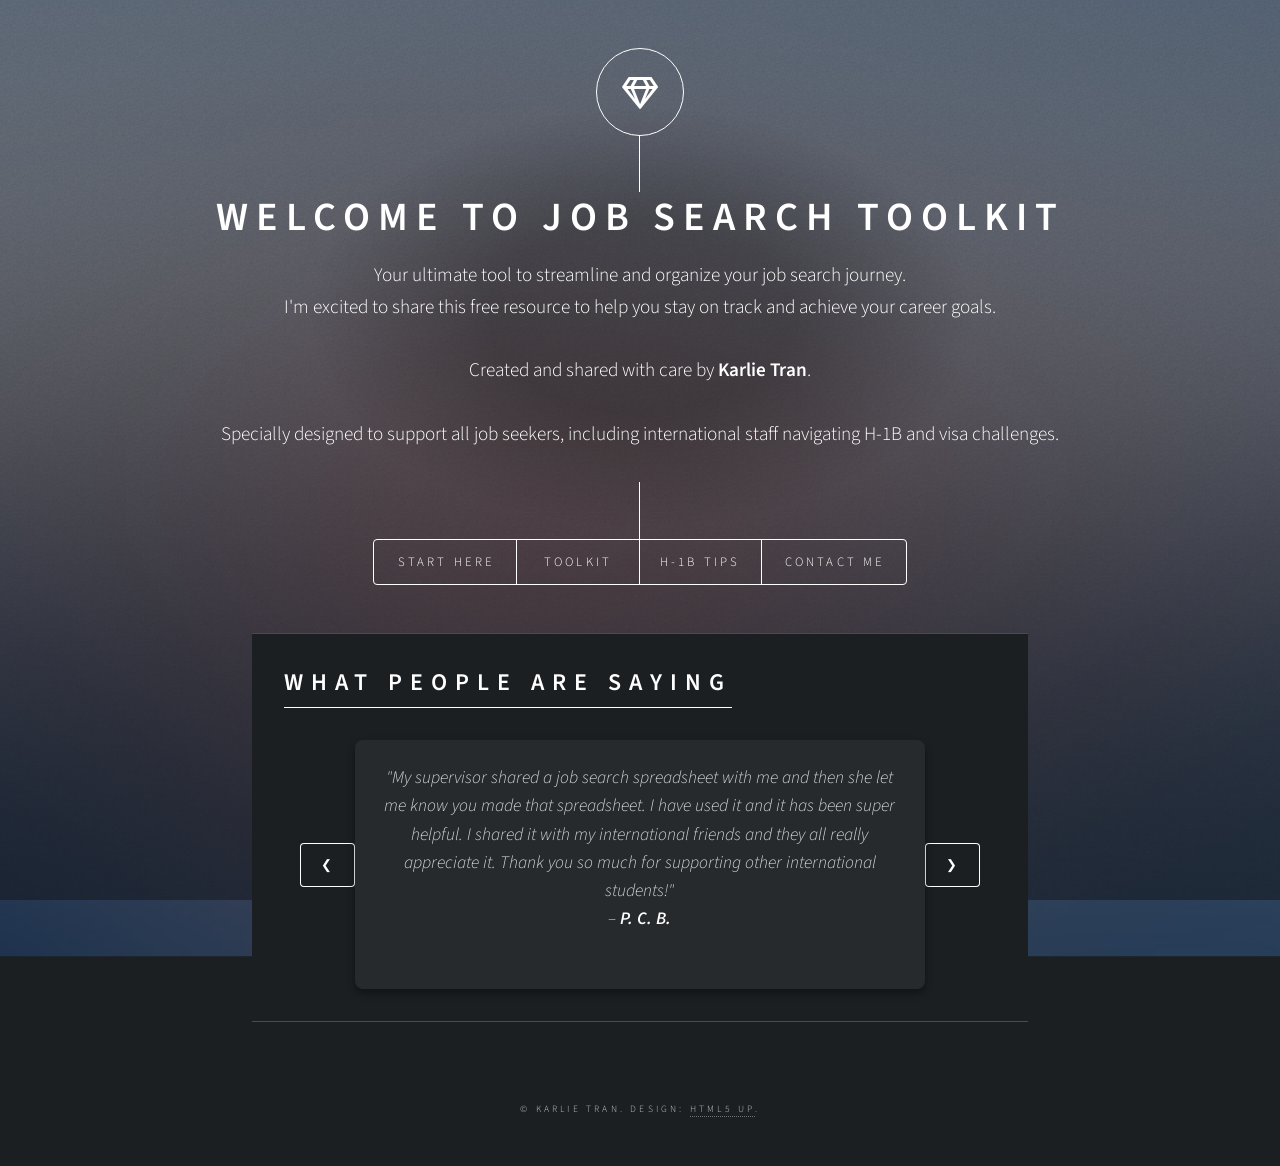
==== index.html @ f539d489 "Update content" ====
<!DOCTYPE HTML>
<!--
    Dimension by HTML5 UP
    html5up.net | @ajlkn
    Free for personal and commercial use under the CCA 3.0 license (html5up.net/license)
-->
<html>
  <head>
    <title>Job search toolkit by Karlie Tran</title>
    <meta charset="utf-8" />
    <meta name="viewport" content="width=device-width, initial-scale=1, user-scalable=no" />

    <!-- Link to your external CSS -->
    <link rel="stylesheet" href="assets/css/main.css" />
    <!-- Fallback for non-JS browsers -->
    <noscript><link rel="stylesheet" href="assets/css/noscript.css" /></noscript>

    <style>
      /* 1) Round the corners on testimonial container */
      .testimonial-container {
        border-radius: 8px;
      }

      /* 2) Replicate the Dimension fade-in effect for #testimonials */
      #testimonials {
        /* Start slightly translated and invisible */
        -moz-transform: translateY(0.25rem);
        -webkit-transform: translateY(0.25rem);
        -ms-transform: translateY(0.25rem);
        transform: translateY(0.25rem);

        -moz-transition: opacity 0.325s ease-in-out, -moz-transform 0.325s ease-in-out;
        -webkit-transition: opacity 0.325s ease-in-out, -webkit-transform 0.325s ease-in-out;
        -ms-transition: opacity 0.325s ease-in-out, -ms-transform 0.325s ease-in-out;
        transition: opacity 0.325s ease-in-out, transform 0.325s ease-in-out;

        opacity: 0; /* Invisible by default */
      }
      #testimonials.active {
        /* Fade in fully and remove the slight translate */
        -moz-transform: translateY(0);
        -webkit-transform: translateY(0);
        -ms-transform: translateY(0);
        transform: translateY(0);
        opacity: 1;
      }

      /* Optional center alignment for button containers */
      .button-container {
        text-align: center;
        margin: 2rem 0 0 0;
      }
    </style>
  </head>
  <body class="is-preload">

    <!-- Wrapper -->
    <div id="wrapper">

      <!-- Header -->
      <header id="header">
        <div class="logo">
          <span class="icon fa-gem"></span>
        </div>
        <div class="inner">
          <h1 style="font-size: 2.5em;">WELCOME TO JOB SEARCH TOOLKIT</h1>
          <p style="font-size: 1.2em;">
            Your ultimate tool to streamline and organize your job search journey.<br />
            I'm excited to share this free resource to help you stay on track and achieve your career goals.
          </p>
          <p style="font-size: 1.2em;">Created and shared with care by <strong>Karlie Tran</strong>.</p>
          <p style="font-size: 1.2em; margin-top: 1em;">
            Specially designed to support all job seekers, including international staff navigating H-1B and visa challenges.
          </p>
        </div>
        <nav>
          <ul>
            <li><a href="#intro">Start Here</a></li>
            <li><a href="#tool">Toolkit</a></li>
            <li><a href="#h1b">H-1B Tips</a></li>
            <li><a href="#contact">Contact Me</a></li>
          </ul>
        </nav>
      </header>

      <!-- Main -->
      <div id="main">

        <!-- Intro -->
        <article id="intro">
          <h2 class="major">About Me</h2>
          <span class="image main">
            <img src="images/karlie-portrait.png" alt="Karlie Tran" />
          </span>

          <p>
            Hi, my name is Karlie Tran, and I am originally from Hanoi, Vietnam. I came to the United States when I was 16 years old and have been navigating life as an international student and professional ever since. After 7.5 years as an international student, I transitioned to working under an H-1B visa starting in 2022/2023.
          </p>

          <div class="inline-content">
            <p>
              I began my academic journey at the University at Buffalo, where I pursued a Bachelor of Science in Business Administration with a concentration in Finance and Data Management. However, the onset of the COVID-19 pandemic in 2020 led me to pivot to a new path—pursuing a Master of Education in Higher Education and Student Affairs. I was an Assistant Hall Director in Campus Living at the University at Buffalo for two years.
            </p>
            <div class="cornell-image">
              <img src="images/karlie-cornell.png" alt="Karlie at Cornell" />
              <small>
                My summer 2021 internship at Cornell University as the Residence Director for the Pre-Collegiate Scholar Program (formerly PSP).
              </small>
            </div>
          </div>

          <p>
            Currently, I serve as a Hall Coordinator at the University of Iowa. This position, however, was not an easy milestone to achieve. During my first professional job search, I applied to over 60 positions and participated in more than 50 interviews. This challenging process inspired me to create a Job Search Toolkit—a resource to help me track and organize my applications and interviews efficiently.
          </p>

          <!-- Iowa Image + Visa Paragraph -->
          <div class="inline-content visa-section">
            <div class="iowa-image">
              <img
                src="images/toolkit-presentation.png"
                alt="Karlie Presenting the toolkit"
              />
              <small>This toolkit has been showcased at UMR-ACUHO and ACUHO-I Conferences.</small>
            </div>
            <p>
              As an international candidate, I faced unique obstacles, particularly around visa sponsorship. Often, rejections were not due to my qualifications but the complexities of visa requirements. I understand firsthand the challenges of conducting a nationwide job search, especially when navigating non-negotiable needs like sponsorship.
            </p>
          </div>
          <!-- End Iowa Image + Visa Paragraph -->

          <div class="button-container">
            <button
              class="default-button"
              onclick="window.location.hash='tool';"
            >
              Access the Toolkit
            </button>
          </div>
        </article>

        <!-- Toolkit -->
        <article id="tool">
          <h2 class="major">Job Search Toolkit</h2>
          <span class="image main">
            <img src="images/toolkit-gdrive.jpg" alt="Job Search Organizer Tool" />
          </span>

          <p>
            The Job Search Organizer is your ultimate solution for staying on top of your job applications. Designed to help you track opportunities, application statuses, follow-ups, and deadlines with ease.
          </p>
          <p>
            This toolkit includes four key documents:
          </p>
          <ul>
            <li><strong>Master Resume Template</strong> &ndash; A foundational resume format that allows you to keep track of all your work experience, skills, and achievements in one place. This serves as a comprehensive reference to easily tailor your resume for each job application.</li>
            <li><strong>Master Cover Letter Template</strong> &ndash; A structured guide that helps you prepare paragraphs based on your strengths, making it easier to customize your cover letter for each job description while aligning it with your skills and experiences.</li>
            <li><strong>Common Interview Questions</strong> &ndash; Focused on Higher Education &amp; Student Affairs but useful for any industry.</li>
            <li><strong>Job Search Organizer</strong> &ndash; A comprehensive tracker for job applications, interviews, and follow-ups.</li>
          </ul>

          <h3>Inside the Job Search Organizer</h3>
          <p>
            The Job Search Organizer is the heart of this toolkit, designed to help you track and manage your applications efficiently. It includes:
          </p>
          <ul>
            <li><strong>Research Tab</strong> &ndash; Keep track of all job postings, including company details, application deadlines, and job descriptions.</li>
            <li><strong>Dashboard Tab</strong> &ndash; An automatically populated summary of your job search progress, pulling key details from the Research Tab.</li>
            <li><strong>Job Search Criteria Tab</strong> &ndash; Define your non-negotiables, such as salary expectations, location, work-life balance, and organizational values, before starting your job search.</li>
            <li><strong>Interview Answer Organizer</strong> &ndash; A dedicated space to structure and store responses to common interview questions using the STAR method (Situation, Task, Action, Result).</li>
            <li><strong>Follow-Up Questions Tab</strong> &ndash; Pre-sorted questions to ask during an interview to gain deeper insights into the role, company culture, and expectations.</li>
            <li><strong>Email Response Templates</strong> &ndash; Ready-to-use email templates for common job search communications, such as application follow-ups and thank-you notes.</li>
            <li><strong>Negotiation &amp; Interview Reference List</strong> &ndash; A place to document key points for salary negotiation and keep track of critical interview questions.</li>
          </ul>

          <p>
            While this toolkit is pre-filled with industry-specific information tailored to Higher Education and Student Affairs, it is fully customizable to fit any industry and job seeker. You can modify it to match your personal preferences, career goals, and specific job search needs. Students can also use this for their college and graduate school applications.
          </p>
          <h3>How to Use This Toolkit</h3>
          <p>
            Once you gain access to the toolkit, I highly recommend downloading and personalizing it to fit your needs. You can trim down sections that may not apply to your search or expand areas that require more detail. The more you tailor it to your personal job search strategy, the more effective it will be in helping you stay organized and prepared.
          </p>

          <div class="button-container">
            <button id="show-form-button" class="default-button">Fill Out This Form</button>
          </div>

          <!-- Hidden Google Form -->
          <div id="google-form-container" style="display: none; margin-top: 20px;">
            <iframe
              src="https://docs.google.com/forms/d/e/1FAIpQLSfl6UpiR2VIT6hvgLazsSn-32gHF9GdsU1P9X2RfiVOsnMrzg/viewform?embedded=true"
              width="100%"
              height="800"
              frameborder="0"
              marginheight="0"
              marginwidth="0"
            >
              Loading…
            </iframe>
          </div>
        </article>

        <!-- H1B -->
        <article id="h1b">
          <h2 class="major">Cap-Exempt H-1B</h2>

          <h3>What is a Cap-Exempt Employer?</h3>
          <p>
            A <strong>cap-exempt employer</strong> is an organization not subject to the annual H-1B visa cap or lottery, allowing them to sponsor H-1B workers year-round without restriction. These employers typically fall into one of the following categories:
          </p>
          <ul>
            <li><strong>Higher Education Institutions</strong> &ndash; Universities and colleges, such as Harvard University or the University of California system.</li>
            <li><strong>Nonprofit Organizations Affiliated with Higher Education</strong> &ndash; Research centers or academic medical centers directly linked to universities.</li>
            <li><strong>Nonprofit Research Organizations</strong> &ndash; Entities engaged in scientific or medical research, like the Mayo Clinic or Scripps Research Institute.</li>
            <li><strong>Government Research Organizations</strong> &ndash; Institutions conducting public research, such as the National Institutes of Health (NIH) or NASA research centers.</li>
          </ul>
          <p>
            However, many of these institutions reserve H-1B visa sponsorship for <strong>professors, doctors, faculty, and high-level administrators</strong>. Employers tend to be more selective about which staff positions they are willing to sponsor, making it crucial for international candidates to conduct thorough research.
          </p>

          <h3>How to Research H-1B Sponsorship Opportunities</h3>
          <p>
            As an international candidate, there are a few steps you can take to understand an institution’s stance on H-1B sponsorship:
          </p>
          <ul>
            <li><strong>Read the institution’s policy on H-1B visa sponsorship</strong> – Some universities and research institutions publicly outline their sponsorship policies.</li>
            <li><strong>Search <a href="https://h1bdata.info/" target="_blank">H1BData.info</a></strong> – This website provides historical H-1B sponsorship data by employer and job category.</li>
          </ul>
          <p>
            It’s important to remember:
          </p>
          <ul>
            <li><strong>Just because an institution has never sponsored a position you’re applying for doesn’t mean they won’t sponsor now.</strong></li>
            <li><strong>Just because an institution has previously sponsored a similar position doesn’t mean they will continue to do so.</strong></li>
          </ul>
          <p>
            The best way to get a definitive answer is to <strong>apply and ask the hiring manager directly</strong>.
          </p>

          <h3>When Should You Ask About H-1B Sponsorship?</h3>
          <p>
            Different job seekers use different strategies when asking about visa sponsorship:
          </p>
          <ul>
            <li><strong>Before applying or in the first interview</strong> – Saves time if sponsorship is non-negotiable.</li>
            <li><strong>Before the final interview</strong> – Allows you to gauge interest and suitability before bringing up sponsorship.</li>
            <li><strong>After receiving an offer</strong> – Some candidates wait until they secure an offer before discussing visa needs.</li>
          </ul>
          <p>
            Personally, I have tried all three approaches, and there is no clear-cut best strategy. I have encountered institutions that openly confirmed sponsorship even before I applied, and others that extended an offer but later rescinded it due to sponsorship restrictions.
          </p>

          <h3>Choosing the Best Strategy for You</h3>
          <p>
            Ultimately, the right timing depends on your <strong>mental and physical capacity</strong>:
          </p>
          <ul>
            <li>If you have the energy to go through multiple interview rounds and risk disappointment later, you may choose to wait.</li>
            <li>If you prefer to avoid unnecessary hurdles and potential setbacks, ask early.</li>
          </ul>
          <p>
            There is no right or wrong approach—<strong>do what works best for you</strong>.
          </p>
        </article>

        <!-- Contact -->
        <article id="contact">
          <h2 class="major">Contact</h2>
          <p>If you have any questions or inquiries, use the form below:</p>
          <iframe
            src="https://docs.google.com/forms/d/e/1FAIpQLSdlMqTMBIU7NzNrW3up2PycKpN5KKyOiV1XAEk05KP1TUUB0w/viewform?embedded=true"
            width="100%"
            height="800"
            frameborder="0"
            marginheight="0"
            marginwidth="0"
          >
            Loading…
          </iframe>
          <div style="text-align: center; margin-top: 2rem;">
            <div class="button-container">
              <button
                class="default-button"
                onclick="window.open('https://www.linkedin.com/in/karlietran/', '_blank')"
              >
                Connect with me on LinkedIn
              </button>
            </div>
          </div>
        </article>
      </div>

      <!-- TESTIMONIALS (outside #main) -->
      <section id="testimonials">
        <h2 class="major">What People Are Saying</h2>
        <div class="testimonial-gallery">
          <button class="nav prev" onclick="prevTestimonial()">&#10094;</button>
          <div class="testimonial-container">
            <div class="testimonial active">
              <p>
                "My supervisor shared a job search spreadsheet with me and then she let me know you made that spreadsheet. I have used it and it has been super helpful. I shared it with my international friends and they all really appreciate it. Thank you so much for supporting other international students!"
                <br />&ndash; <strong>P. C. B.</strong>
              </p>
            </div>
            <div class="testimonial">
              <p>
                "Karlie, thank you so much for yesterdays chat. I've been processing the resources you shared with me and it means the world to have someone so willing to help and provide support like you did. I wanted to just share how thankful I am to have crossed paths with you! Thank you."
                <br />&ndash; <strong>I. Y.</strong>
              </p>
            </div>
            <div class="testimonial">
              <p>
                "Karlie, I was thinking about this and figured I would also share this with you! Thank you so much for your willingness to share your job search resources, you helped me prepare for my job search in so many ways that I did not expect. You really made this process so much more approachable, helped me get started (which was the hardest part) and absolutely changed the way I went about my job search. Thank you so much. I'm at a place now where I'm choosing between offers and will have a job secured by early next week! I credit the ways I went about my search a lot to you, thank you so much."
                <br />&ndash; <strong>I. Y.</strong>
              </p>
            </div>
          </div>
          <button class="nav next" onclick="nextTestimonial()">&#10095;</button>
        </div>
      </section>

      <!-- Footer -->
      <footer id="footer">
        <p class="copyright">
          &copy; Karlie Tran. Design: <a href="https://html5up.net">HTML5 UP</a>.
        </p>
      </footer>
    </div>

    <!-- BG -->
    <div id="bg"></div>

    <!-- Scripts -->
    <!-- Include jQuery (Dimension uses it) -->
    <script src="assets/js/jquery.min.js"></script>
    <script src="assets/js/browser.min.js"></script>
    <script src="assets/js/breakpoints.min.js"></script>
    <!-- Main JS for page transitions/testimonials -->
    <script src="assets/js/main.js"></script>

    <!-- Show/Hide Google Form Script -->
    <script>
      // Toggle the embedded Google form on button click
      document.getElementById('show-form-button').addEventListener('click', function () {
        const formContainer = document.getElementById('google-form-container');
        if (formContainer.style.display === 'none' || formContainer.style.display === '') {
          formContainer.style.display = 'block';
        } else {
          formContainer.style.display = 'none';
        }
      });

      // Testimonial cycling
      const testimonials = document.querySelectorAll('.testimonial');
      let currentTestimonial = 0;

      function showTestimonial(index) {
        testimonials.forEach((t, i) => {
          t.classList.remove('active');
          if (i === index) t.classList.add('active');
        });
      }

      function nextTestimonial() {
        currentTestimonial = (currentTestimonial + 1) % testimonials.length;
        showTestimonial(currentTestimonial);
      }

      function prevTestimonial() {
        currentTestimonial = (currentTestimonial - 1 + testimonials.length) % testimonials.length;
        showTestimonial(currentTestimonial);
      }
    </script>

    <!-- MutationObserver approach: show/hide testimonials if body.has/is-article-visible -->
    <script>
      const testimonialSection = document.getElementById('testimonials');

      function updateTestimonials() {
        // If body has is-article-visible => hide testimonials
        if (document.body.classList.contains('is-article-visible')) {
          testimonialSection.style.display = 'none';
          testimonialSection.classList.remove('active');
        } else {
          // Otherwise => show them
          testimonialSection.style.display = 'block';
          testimonialSection.classList.add('active');
        }
      }

      // Set up a MutationObserver to watch for changes to the body's class
      const observer = new MutationObserver(updateTestimonials);
      observer.observe(document.body, {
        attributes: true,
        attributeFilter: ['class']
      });

      // Run once on page load
      updateTestimonials();
    </script>

  </body>
</html>
---- assets/css/main.css ----
@import url("fontawesome-all.min.css");
@import url("https://fonts.googleapis.com/css?family=Source+Sans+Pro:300italic,600italic,300,600");

/*
	Dimension by HTML5 UP
	html5up.net | @ajlkn
	Free for personal and commercial use under the CCA 3.0 license (html5up.net/license)
*/

html, body, div, span, applet, object,
iframe, h1, h2, h3, h4, h5, h6, p, blockquote,
pre, a, abbr, acronym, address, big, cite,
code, del, dfn, em, img, ins, kbd, q, s, samp,
small, strike, strong, sub, sup, tt, var, b,
u, i, center, dl, dt, dd, ol, ul, li, fieldset,
form, label, legend, table, caption, tbody,
tfoot, thead, tr, th, td, article, aside,
canvas, details, embed, figure, figcaption,
footer, header, hgroup, menu, nav, output, ruby,
section, summary, time, mark, audio, video {
	margin: 0;
	padding: 0;
	border: 0;
	font-size: 100%;
	font: inherit;
	vertical-align: baseline;
}

article, aside, details, figcaption, figure,
footer, header, hgroup, menu, nav, section {
	display: block;
}

body {
	line-height: 1;
}

ol, ul {
	list-style: none;
}

blockquote, q {
	quotes: none;
}
blockquote:before, blockquote:after,
q:before, q:after {
	content: '';
	content: none;
}

table {
	border-collapse: collapse;
	border-spacing: 0;
}

body {
	-webkit-text-size-adjust: none;
}

mark {
	background-color: transparent;
	color: inherit;
}

input::-moz-focus-inner {
	border: 0;
	padding: 0;
}

input, select, textarea {
	-moz-appearance: none;
	-webkit-appearance: none;
	-ms-appearance: none;
	appearance: none;
}

/* Basic */

@-ms-viewport {
	width: device-width;
}

@media screen and (max-width: 480px) {
	html, body {
		min-width: 320px;
	}
}

html {
	box-sizing: border-box;
}
*, *:before, *:after {
	box-sizing: inherit;
}

body {
	background: #1b1f22;
}
body.is-preload *, body.is-preload *:before, body.is-preload *:after {
	-moz-animation: none !important;
	-webkit-animation: none !important;
	-ms-animation: none !important;
	animation: none !important;
	-moz-transition: none !important;
	-webkit-transition: none !important;
	-ms-transition: none !important;
	transition: none !important;
}

/* Type */

html {
	font-size: 16pt;
}

@media screen and (max-width: 1680px) {
	html {
		font-size: 12pt;
	}
}
@media screen and (max-width: 736px) {
	html {
		font-size: 11pt;
	}
}
@media screen and (max-width: 360px) {
	html {
		font-size: 10pt;
	}
}

body, input, select, textarea {
	color: #ffffff;
	font-family: "Source Sans Pro", sans-serif;
	font-weight: 300;
	font-size: 1rem;
	line-height: 1.65;
}

a {
	-moz-transition: color 0.2s ease-in-out, background-color 0.2s ease-in-out, border-bottom-color 0.2s ease-in-out;
	-webkit-transition: color 0.2s ease-in-out, background-color 0.2s ease-in-out, border-bottom-color 0.2s ease-in-out;
	-ms-transition: color 0.2s ease-in-out, background-color 0.2s ease-in-out, border-bottom-color 0.2s ease-in-out;
	transition: color 0.2s ease-in-out, background-color 0.2s ease-in-out, border-bottom-color 0.2s ease-in-out;
	border-bottom: dotted 1px rgba(255, 255, 255, 0.5);
	text-decoration: none;
	color: inherit;
}
a:hover {
	border-bottom-color: transparent;
}

strong, b {
	color: #ffffff;
	font-weight: 600;
}

em, i {
	font-style: italic;
}

p {
	margin: 0 0 2rem 0;
}

h1, h2, h3, h4, h5, h6 {
	color: #ffffff;
	font-weight: 600;
	line-height: 1.5;
	margin: 0 0 1rem 0;
	text-transform: uppercase;
	letter-spacing: 0.2rem;
}
h1 a, h2 a, h3 a, h4 a, h5 a, h6 a {
	color: inherit;
	text-decoration: none;
}
h1.major, h2.major, h3.major, h4.major, h5.major, h6.major {
	border-bottom: solid 1px #ffffff;
	width: max-content;
	padding-bottom: 0.5rem;
	margin: 0 0 2rem 0;
}

h1 {
	font-size: 2.25rem;
	line-height: 1.3;
	letter-spacing: 0.5rem;
}
h2 {
	font-size: 1.5rem;
	line-height: 1.4;
	letter-spacing: 0.5rem;
}
h3 {
	font-size: 1rem;
}
h4 {
	font-size: 0.8rem;
}
h5 {
	font-size: 0.7rem;
}
h6 {
	font-size: 0.6rem;
}

@media screen and (max-width: 736px) {
	h1 {
		font-size: 1.75rem;
		line-height: 1.4;
	}
	h2 {
		font-size: 1.25em;
		line-height: 1.5;
	}
}

sub {
	font-size: 0.8rem;
	position: relative;
	top: 0.5rem;
}
sup {
	font-size: 0.8rem;
	position: relative;
	top: -0.5rem;
}

blockquote {
	border-left: solid 4px #ffffff;
	font-style: italic;
	margin: 0 0 2rem 0;
	padding: 0.5rem 0 0.5rem 2rem;
}

code {
	background: rgba(255, 255, 255, 0.075);
	border-radius: 4px;
	font-family: "Courier New", monospace;
	font-size: 0.9rem;
	margin: 0 0.25rem;
	padding: 0.25rem 0.65rem;
}

pre {
	-webkit-overflow-scrolling: touch;
	font-family: "Courier New", monospace;
	font-size: 0.9rem;
	margin: 0 0 2rem 0;
}
pre code {
	display: block;
	line-height: 1.75;
	padding: 1rem 1.5rem;
	overflow-x: auto;
}

hr {
	border: 0;
	border-bottom: solid 1px #ffffff;
	margin: 2.75rem 0;
}

.align-left {
	text-align: left;
}
.align-center {
	text-align: center;
}
.align-right {
	text-align: right;
}

/* Form */

form {
	margin: 0 0 2rem 0;
}
form > :last-child {
	margin-bottom: 0;
}
form > .fields {
	display: -moz-flex;
	display: -webkit-flex;
	display: -ms-flex;
	display: flex;
	-moz-flex-wrap: wrap;
	-webkit-flex-wrap: wrap;
	-ms-flex-wrap: wrap;
	flex-wrap: wrap;
	width: calc(100% + 3rem);
	margin: -1.5rem 0 2rem -1.5rem;
}
form > .fields > .field {
	-moz-flex-grow: 0;
	-webkit-flex-grow: 0;
	-ms-flex-grow: 0;
	flex-grow: 0;
	-moz-flex-shrink: 0;
	-webkit-flex-shrink: 0;
	-ms-flex-shrink: 0;
	flex-shrink: 0;
	padding: 1.5rem 0 0 1.5rem;
	width: calc(100% - 1.5rem);
}
form > .fields > .field.half {
	width: calc(50% - 0.75rem);
}
form > .fields > .field.third {
	width: calc(100%/3 - 0.5rem);
}
form > .fields > .field.quarter {
	width: calc(25% - 0.375rem);
}

@media screen and (max-width: 480px) {
	form > .fields {
		width: calc(100% + 3rem);
		margin: -1.5rem 0 2rem -1.5rem;
	}
	form > .fields > .field {
		padding: 1.5rem 0 0 1.5rem;
		width: calc(100% - 1.5rem);
	}
	form > .fields > .field.half,
	form > .fields > .field.third,
	form > .fields > .field.quarter {
		width: calc(100% - 1.5rem);
	}
}

label {
	color: #ffffff;
	display: block;
	font-size: 0.8rem;
	font-weight: 300;
	letter-spacing: 0.2rem;
	line-height: 1.5;
	margin: 0 0 1rem 0;
	text-transform: uppercase;
}

input[type="text"],
input[type="password"],
input[type="email"],
input[type="tel"],
select,
textarea {
	-moz-appearance: none;
	-webkit-appearance: none;
	-ms-appearance: none;
	appearance: none;
	-moz-transition: border-color 0.2s ease-in-out, box-shadow 0.2s ease-in-out, background-color 0.2s ease-in-out;
	-webkit-transition: border-color 0.2s ease-in-out, box-shadow 0.2s ease-in-out, background-color 0.2s ease-in-out;
	-ms-transition: border-color 0.2s ease-in-out, box-shadow 0.2s ease-in-out, background-color 0.2s ease-in-out;
	transition: border-color 0.2s ease-in-out, box-shadow 0.2s ease-in-out, background-color 0.2s ease-in-out;
	background-color: transparent;
	border-radius: 4px;
	border: solid 1px #ffffff;
	color: inherit;
	display: block;
	outline: 0;
	padding: 0 1rem;
	text-decoration: none;
	width: 100%;
}
input[type="text"]:invalid,
input[type="password"]:invalid,
input[type="email"]:invalid,
input[type="tel"]:invalid,
select:invalid,
textarea:invalid {
	box-shadow: none;
}
input[type="text"]:focus,
input[type="password"]:focus,
input[type="email"]:focus,
input[type="tel"]:focus,
select:focus,
textarea:focus {
	background: rgba(255, 255, 255, 0.075);
	border-color: #ffffff;
	box-shadow: 0 0 0 1px #ffffff;
}

select {
	background-image: url("data:image/svg+xml;charset=utf8,%3Csvg xmlns='http://www.w3.org/2000/svg' width='40' height='40' preserveAspectRatio='none' viewBox='0 0 40 40'%3E%3Cpath d='M9.4,12.3l10.4,10.4l10.4-10.4c0.2-0.2,0.5-0.4,0.9-0.4c0.3,0,0.6,0.1,0.9,0.4l3.3,3.3c0.2,0.2,0.4,0.5,0.4,0.9 c0,0.4-0.1,0.6-0.4,0.9L20.7,31.9c-0.2,0.2-0.5,0.4-0.9,0.4c-0.3,0-0.6-0.1-0.9-0.4L4.3,17.3c-0.2-0.2-0.4-0.5-0.4-0.9 c0-0.4,0.1-0.6,0.4-0.9l3.3-3.3c0.2-0.2,0.5-0.4,0.9-0.4S9.1,12.1,9.4,12.3z' fill='%23ffffff' /%3E%3C/svg%3E");
	background-size: 1.25rem;
	background-repeat: no-repeat;
	background-position: calc(100% - 1rem) center;
	height: 2.75rem;
	padding-right: 2.75rem;
	text-overflow: ellipsis;
}
select option {
	color: #ffffff;
	background: #1b1f22;
}
select:focus::-ms-value {
	background-color: transparent;
}
select::-ms-expand {
	display: none;
}

input[type="text"],
input[type="password"],
input[type="email"],
select {
	height: 2.75rem;
}
textarea {
	padding: 0.75rem 1rem;
}

input[type="checkbox"],
input[type="radio"] {
	-moz-appearance: none;
	-webkit-appearance: none;
	-ms-appearance: none;
	appearance: none;
	display: block;
	float: left;
	margin-right: -2rem;
	opacity: 0;
	width: 1rem;
	z-index: -1;
}
input[type="checkbox"] + label,
input[type="radio"] + label {
	text-decoration: none;
	-moz-user-select: none;
	-webkit-user-select: none;
	-ms-user-select: none;
	user-select: none;
	color: #ffffff;
	cursor: pointer;
	display: inline-block;
	font-size: 0.8rem;
	font-weight: 300;
	margin: 0 0 0.5rem 0;
	padding-left: 2.65rem;
	padding-right: 0.75rem;
	position: relative;
}
input[type="checkbox"] + label:before,
input[type="radio"] + label:before {
	-moz-osx-font-smoothing: grayscale;
	-webkit-font-smoothing: antialiased;
	display: inline-block;
	font-style: normal;
	font-variant: normal;
	text-rendering: auto;
	line-height: 1;
	text-transform: none !important;
	font-family: 'Font Awesome 5 Free';
	font-weight: 900;
}
input[type="checkbox"] + label:before,
input[type="radio"] + label:before {
	-moz-transition: border-color 0.2s ease-in-out, box-shadow 0.2s ease-in-out, background-color 0.2s ease-in-out;
	-webkit-transition: border-color 0.2s ease-in-out, box-shadow 0.2s ease-in-out, background-color 0.2s ease-in-out;
	-ms-transition: border-color 0.2s ease-in-out, box-shadow 0.2s ease-in-out, background-color 0.2s ease-in-out;
	transition: border-color 0.2s ease-in-out, box-shadow 0.2s ease-in-out, background-color 0.2s ease-in-out;
	border-radius: 4px;
	border: solid 1px #ffffff;
	content: '';
	display: inline-block;
	height: 1.65rem;
	left: 0;
	line-height: 1.65rem;
	position: absolute;
	text-align: center;
	top: -0.15rem;
	width: 1.65rem;
}

input[type="checkbox"]:checked + label:before,
input[type="radio"]:checked + label:before {
	background: #ffffff !important;
	border-color: #ffffff !important;
	color: #1b1f22;
	content: '\f00c';
}

input[type="checkbox"]:focus + label:before,
input[type="radio"]:focus + label:before {
	background: rgba(255, 255, 255, 0.075);
	border-color: #ffffff;
	box-shadow: 0 0 0 1px #ffffff;
}

input[type="checkbox"] + label:before {
	border-radius: 4px;
}
input[type="radio"] + label:before {
	border-radius: 100%;
}

::-webkit-input-placeholder {
	color: rgba(255, 255, 255, 0.5) !important;
	opacity: 1.0;
}
:-moz-placeholder {
	color: rgba(255, 255, 255, 0.5) !important;
	opacity: 1.0;
}
::-moz-placeholder {
	color: rgba(255, 255, 255, 0.5) !important;
	opacity: 1.0;
}
:-ms-input-placeholder {
	color: rgba(255, 255, 255, 0.5) !important;
	opacity: 1.0;
}
.formerize-placeholder {
	color: rgba(255, 255, 255, 0.5) !important;
	opacity: 1.0;
}

/* Box */

.box {
	border-radius: 4px;
	border: solid 1px #ffffff;
	margin-bottom: 2rem;
	padding: 1.5em;
}
.box > :last-child,
.box > :last-child > :last-child,
.box > :last-child > :last-child > :last-child {
	margin-bottom: 0;
}
.box.alt {
	border: 0;
	border-radius: 0;
	padding: 0;
}

/* Icon */

.icon {
	text-decoration: none;
	border-bottom: none;
	position: relative;
}
.icon:before {
	-moz-osx-font-smoothing: grayscale;
	-webkit-font-smoothing: antialiased;
	display: inline-block;
	font-style: normal;
	font-variant: normal;
	text-rendering: auto;
	line-height: 1;
	text-transform: none !important;
	font-family: 'Font Awesome 5 Free';
	font-weight: 400;
}
.icon > .label {
	display: none;
}
.icon:before {
	line-height: inherit;
}
.icon.solid:before {
	font-weight: 900;
}
.icon.brands:before {
	font-family: 'Font Awesome 5 Brands';
}

/* Image */

.image {
	border-radius: 4px;
	border: 0;
	display: inline-block;
	position: relative;
}
.image:before {
	pointer-events: none;
	background-image: url("../../images/overlay.png");
	background-color: rgba(19, 21, 25, 0.5);
	border-radius: 4px;
	content: '';
	display: block;
	height: 100%;
	left: 0;
	opacity: 0.5;
	position: absolute;
	top: 0;
	width: 100%;
}
.image img {
	border-radius: 4px;
	display: block;
}
.image.left, .image.right {
	max-width: 40%;
}
.image.left img, .image.right img {
	width: 100%;
}
.image.left {
	float: left;
	padding: 0 1.5em 1em 0;
	top: 0.25em;
}
.image.right {
	float: right;
	padding: 0 0 1em 1.5em;
	top: 0.25em;
}
.image.fit {
	display: block;
	margin: 0 0 2rem 0;
	width: 100%;
}
.image.fit img {
	width: 100%;
}
.image.main {
	display: block;
	margin: 2.5rem 0;
	width: 100%;
}
.image.main img {
	width: 100%;
}
@media screen and (max-width: 736px) {
	.image.main {
		margin: 2rem 0;
	}
}
@media screen and (max-width: 480px) {
	.image.main {
		margin: 1.5rem 0;
	}
}

/* List */

ol {
	list-style: decimal;
	margin: 0 0 2rem 0;
	padding-left: 1.25em;
}
ol li {
	padding-left: 0.25em;
}
ul {
	list-style: disc;
	margin: 0 0 2rem 0;
	padding-left: 1em;
}
ul li {
	padding-left: 0.5em;
}
ul.alt {
	list-style: none;
	padding-left: 0;
}
ul.alt li {
	border-top: solid 1px #ffffff;
	padding: 0.5em 0;
}
ul.alt li:first-child {
	border-top: 0;
	padding-top: 0;
}
dl {
	margin: 0 0 2rem 0;
}
dl dt {
	display: block;
	font-weight: 600;
	margin: 0 0 1rem 0;
}
dl dd {
	margin-left: 2rem;
}

/* Actions */

ul.actions {
	display: -moz-flex;
	display: -webkit-flex;
	display: -ms-flex;
	display: flex;
	cursor: default;
	list-style: none;
	margin-left: -1rem;
	padding-left: 0;
}
ul.actions li {
	padding: 0 0 0 1rem;
	vertical-align: middle;
}
ul.actions.special {
	-moz-justify-content: center;
	-webkit-justify-content: center;
	-ms-justify-content: center;
	justify-content: center;
	width: 100%;
	margin-left: 0;
}
ul.actions.special li:first-child {
	padding-left: 0;
}
ul.actions.stacked {
	-moz-flex-direction: column;
	-webkit-flex-direction: column;
	-ms-flex-direction: column;
	flex-direction: column;
	margin-left: 0;
}
ul.actions.stacked li {
	padding: 1.3rem 0 0 0;
}
ul.actions.stacked li:first-child {
	padding-top: 0;
}
ul.actions.fit {
	width: calc(100% + 1rem);
}
ul.actions.fit li {
	-moz-flex-grow: 1;
	-webkit-flex-grow: 1;
	-ms-flex-grow: 1;
	flex-grow: 1;
	-moz-flex-shrink: 1;
	-webkit-flex-shrink: 1;
	-ms-flex-shrink: 1;
	flex-shrink: 1;
	width: 100%;
}
ul.actions.fit li > * {
	width: 100%;
}
ul.actions.fit.stacked {
	width: 100%;
}

@media screen and (max-width: 480px) {
	ul.actions:not(.fixed) {
		-moz-flex-direction: column;
		-webkit-flex-direction: column;
		-ms-flex-direction: column;
		flex-direction: column;
		margin-left: 0;
		width: 100% !important;
	}
	ul.actions:not(.fixed) li {
		-moz-flex-grow: 1;
		-webkit-flex-grow: 1;
		-ms-flex-grow: 1;
		flex-grow: 1;
		-moz-flex-shrink: 1;
		-webkit-flex-shrink: 1;
		-ms-flex-shrink: 1;
		flex-shrink: 1;
		padding: 1rem 0 0 0;
		text-align: center;
		width: 100%;
	}
	ul.actions:not(.fixed) li > * {
		width: 100%;
	}
	ul.actions:not(.fixed) li:first-child {
		padding-top: 0;
	}
	ul.actions:not(.fixed) li input[type="submit"],
	ul.actions:not(.fixed) li input[type="reset"],
	ul.actions:not(.fixed) li input[type="button"],
	ul.actions:not(.fixed) li button,
	ul.actions:not(.fixed) li .button {
		width: 100%;
	}
	ul.actions:not(.fixed) li input[type="submit"].icon:before,
	ul.actions:not(.fixed) li input[type="reset"].icon:before,
	ul.actions:not(.fixed) li input[type="button"].icon:before,
	ul.actions:not(.fixed) li button.icon:before,
	ul.actions:not(.fixed) li .button.icon:before {
		margin-left: -0.5em;
	}
}

/* Icons */

ul.icons {
	cursor: default;
	list-style: none;
	padding-left: 0;
}
ul.icons li {
	display: inline-block;
	padding: 0 0.75em 0 0;
}
ul.icons li:last-child {
	padding-right: 0;
}
ul.icons li a {
	border-radius: 100%;
	box-shadow: inset 0 0 0 1px #ffffff;
	display: inline-block;
	height: 2.25rem;
	line-height: 2.25rem;
	text-align: center;
	width: 2.25rem;
}
ul.icons li a:hover {
	background-color: rgba(255, 255, 255, 0.075);
}
ul.icons li a:active {
	background-color: rgba(255, 255, 255, 0.175);
}

/* Table */

.table-wrapper {
	-webkit-overflow-scrolling: touch;
	overflow-x: auto;
}
table {
	margin: 0 0 2rem 0;
	width: 100%;
}
table tbody tr {
	border: solid 1px #ffffff;
	border-left: 0;
	border-right: 0;
}
table tbody tr:nth-child(2n + 1) {
	background-color: rgba(255, 255, 255, 0.075);
}
table td {
	padding: 0.75em 0.75em;
}
table th {
	color: #ffffff;
	font-size: 0.9em;
	font-weight: 600;
	padding: 0 0.75em 0.75em 0.75em;
	text-align: left;
}
table thead {
	border-bottom: solid 2px #ffffff;
}
table tfoot {
	border-top: solid 2px #ffffff;
}
table.alt {
	border-collapse: separate;
}
table.alt tbody tr td {
	border: solid 1px #ffffff;
	border-left-width: 0;
	border-top-width: 0;
}
table.alt tbody tr td:first-child {
	border-left-width: 1px;
}
table.alt tbody tr:first-child td {
	border-top-width: 1px;
}
table.alt thead {
	border-bottom: 0;
}
table.alt tfoot {
	border-top: 0;
}

/* Button */

input[type="submit"],
input[type="reset"],
input[type="button"],
button,
.button {
	-moz-appearance: none;
	-webkit-appearance: none;
	-ms-appearance: none;
	appearance: none;
	-moz-transition: background-color 0.2s ease-in-out, color 0.2s ease-in-out;
	-webkit-transition: background-color 0.2s ease-in-out, color 0.2s ease-in-out;
	-ms-transition: background-color 0.2s ease-in-out, color 0.2s ease-in-out;
	transition: background-color 0.2s ease-in-out, color 0.2s ease-in-out;
	background-color: transparent;
	border-radius: 4px;
	border: 0;
	box-shadow: inset 0 0 0 1px #ffffff;
	color: #ffffff !important;
	cursor: pointer;
	display: inline-block;
	font-size: 0.8rem;
	font-weight: 300;
	height: 2.75rem;
	letter-spacing: 0.2rem;
	line-height: 2.75rem;
	outline: 0;
	padding: 0 1.25rem 0 1.35rem;
	text-align: center;
	text-decoration: none;
	text-transform: uppercase;
	white-space: nowrap;
}
input[type="submit"]:hover,
input[type="reset"]:hover,
input[type="button"]:hover,
button:hover,
.button:hover {
	background-color: rgba(255, 255, 255, 0.075);
}
input[type="submit"]:active,
input[type="reset"]:active,
input[type="button"]:active,
button:active,
.button:active {
	background-color: rgba(255, 255, 255, 0.175);
}
input[type="submit"].icon:before,
input[type="reset"].icon:before,
input[type="button"].icon:before,
button.icon:before,
.button.icon:before {
	margin-right: 0.5em;
}
input[type="submit"].fit,
input[type="reset"].fit,
input[type="button"].fit,
button.fit,
.button.fit {
	width: 100%;
}
input[type="submit"].small,
input[type="reset"].small,
input[type="button"].small,
button.small,
.button.small {
	font-size: 0.6rem;
	height: 2.0625rem;
	line-height: 2.0625rem;
}
input[type="submit"].primary,
input[type="reset"].primary,
input[type="button"].primary,
button.primary,
.button.primary {
	background-color: #ffffff;
	color: #1b1f22 !important;
	font-weight: 600;
}
input[type="submit"].disabled, input[type="submit"]:disabled,
input[type="reset"].disabled,
input[type="reset"]:disabled,
input[type="button"].disabled,
input[type="button"]:disabled,
button.disabled,
button:disabled,
.button.disabled,
.button:disabled {
	pointer-events: none;
	cursor: default;
	opacity: 0.25;
}
input[type="submit"],
input[type="reset"],
input[type="button"],
button {
	line-height: calc(2.75rem - 2px);
}

/* BG */

#bg {
	-moz-transform: scale(1.0);
	-webkit-transform: scale(1.0);
	-ms-transform: scale(1.0);
	transform: scale(1.0);
	-webkit-backface-visibility: hidden;
	position: fixed;
	top: 0;
	left: 0;
	width: 100%;
	height: 100vh;
	z-index: 1;
}
#bg:before, #bg:after {
	content: '';
	display: block;
	position: absolute;
	top: 0;
	left: 0;
	width: 100%;
	height: 100%;
}
#bg:before {
	-moz-transition: background-color 2.5s ease-in-out;
	-webkit-transition: background-color 2.5s ease-in-out;
	-ms-transition: background-color 2.5s ease-in-out;
	transition: background-color 2.5s ease-in-out;
	-moz-transition-delay: 0.75s;
	-webkit-transition-delay: 0.75s;
	-ms-transition-delay: 0.75s;
	transition-delay: 0.75s;
	background-image: linear-gradient(to top, rgba(19, 21, 25, 0.5), rgba(19, 21, 25, 0.5)), url("../../images/overlay.png");
	background-size: auto, 256px 256px;
	background-position: center, center;
	background-repeat: no-repeat, repeat;
	z-index: 2;
}
#bg:after {
	-moz-transform: scale(1.125);
	-webkit-transform: scale(1.125);
	-ms-transform: scale(1.125);
	transform: scale(1.125);
	-moz-transition: -moz-transform 0.325s ease-in-out, -moz-filter 0.325s ease-in-out;
	-webkit-transition: -webkit-transform 0.325s ease-in-out, -webkit-filter 0.325s ease-in-out;
	-ms-transition: -ms-transform 0.325s ease-in-out, -ms-filter 0.325s ease-in-out;
	transition: transform 0.325s ease-in-out, filter 0.325s ease-in-out;
	background-image: url("../../images/bg.jpg");
	background-position: center;
	background-size: cover;
	background-repeat: no-repeat;
	z-index: 1;
}
body.is-article-visible #bg:after {
	-moz-transform: scale(1.0825);
	-webkit-transform: scale(1.0825);
	-ms-transform: scale(1.0825);
	transform: scale(1.0825);
	-moz-filter: blur(0.2rem);
	-webkit-filter: blur(0.2rem);
	-ms-filter: blur(0.2rem);
	filter: blur(0.2rem);
}
body.is-preload #bg:before {
	background-color: #000000;
}

/* Wrapper */

#wrapper {
	display: -moz-flex;
	display: -webkit-flex;
	display: -ms-flex;
	display: flex;
	-moz-flex-direction: column;
	-webkit-flex-direction: column;
	-ms-flex-direction: column;
	flex-direction: column;
	-moz-align-items: center;
	-webkit-align-items: center;
	-ms-align-items: center;
	align-items: center;
	-moz-justify-content: space-between;
	-webkit-justify-content: space-between;
	-ms-justify-content: space-between;
	justify-content: space-between;
	position: relative;
	min-height: 100vh;
	width: 100%;
	padding: 4rem 2rem;
	z-index: 3;
}
#wrapper:before {
	content: '';
	display: block;
}
@media screen and (max-width: 1680px) {
	#wrapper {
		padding: 3rem 2rem;
	}
}
@media screen and (max-width: 736px) {
	#wrapper {
		padding: 2rem 1rem;
	}
}
@media screen and (max-width: 480px) {
	#wrapper {
		padding: 1rem;
	}
}

/* Header */

#header {
	display: -moz-flex;
	display: -webkit-flex;
	display: -ms-flex;
	display: flex;
	-moz-flex-direction: column;
	-webkit-flex-direction: column;
	-ms-flex-direction: column;
	flex-direction: column;
	-moz-align-items: center;
	-webkit-align-items: center;
	-ms-align-items: center;
	align-items: center;
	-moz-transition: -moz-transform 0.325s ease-in-out, -moz-filter 0.325s ease-in-out, opacity 0.325s ease-in-out;
	-webkit-transition: -webkit-transform 0.325s ease-in-out, -webkit-filter 0.325s ease-in-out, opacity 0.325s ease-in-out;
	-ms-transition: -ms-transform 0.325s ease-in-out, -ms-filter 0.325s ease-in-out, opacity 0.325s ease-in-out;
	transition: transform 0.325s ease-in-out, filter 0.325s ease-in-out, opacity 0.325s ease-in-out;
	background-image: -moz-radial-gradient(rgba(0, 0, 0, 0.25) 25%, rgba(0, 0, 0, 0) 55%);
	background-image: -webkit-radial-gradient(rgba(0, 0, 0, 0.25) 25%, rgba(0, 0, 0, 0) 55%);
	background-image: -ms-radial-gradient(rgba(0, 0, 0, 0.25) 25%, rgba(0, 0, 0, 0) 55%);
	background-image: radial-gradient(rgba(0, 0, 0, 0.25) 25%, rgba(0, 0, 0, 0) 55%);
	max-width: 100%;
	text-align: center;
}
#header > * {
	-moz-transition: opacity 0.325s ease-in-out;
	-webkit-transition: opacity 0.325s ease-in-out;
	-ms-transition: opacity 0.325s ease-in-out;
	transition: opacity 0.325s ease-in-out;
	position: relative;
	margin-top: 3.5rem;
}
#header > *:before {
	content: '';
	display: block;
	position: absolute;
	top: calc(-3.5rem - 1px);
	left: calc(50% - 1px);
	width: 1px;
	height: calc(3.5rem + 1px);
	background: #ffffff;
}
#header > :first-child {
	margin-top: 0;
}
#header > :first-child:before {
	display: none;
}
#header .logo {
	width: 5.5rem;
	height: 5.5rem;
	line-height: 5.5rem;
	border: solid 1px #ffffff;
	border-radius: 100%;
}
#header .logo .icon:before {
	font-size: 2rem;
}
#header .content {
	border-style: solid;
	border-color: #ffffff;
	border-top-width: 1px;
	border-bottom-width: 1px;
	max-width: 100%;
}
#header .content .inner {
	-moz-transition: max-height 0.75s ease, padding 0.75s ease, opacity 0.325s ease-in-out;
	-webkit-transition: max-height 0.75s ease, padding 0.75s ease, opacity 0.325s ease-in-out;
	-ms-transition: max-height 0.75s ease, padding 0.75s ease, opacity 0.325s ease-in-out;
	transition: max-height 0.75s ease, padding 0.75s ease, opacity 0.325s ease-in-out;
	-moz-transition-delay: 0.25s;
	-webkit-transition-delay: 0.25s;
	-ms-transition-delay: 0.25s;
	transition-delay: 0.25s;
	padding: 3rem 2rem;
	max-height: 40rem;
	overflow: hidden;
}
#header .content .inner > :last-child {
	margin-bottom: 0;
}
#header .content p {
	text-transform: uppercase;
	letter-spacing: 0.2rem;
	font-size: 0.8rem;
	line-height: 2;
}
#header nav ul {
	display: -moz-flex;
	display: -webkit-flex;
	display: -ms-flex;
	display: flex;
	margin-bottom: 0;
	list-style: none;
	padding-left: 0;
	border: solid 1px #ffffff;
	border-radius: 4px;
}
#header nav ul li {
	padding-left: 0;
	border-left: solid 1px #ffffff;
}
#header nav ul li:first-child {
	border-left: 0;
}
#header nav ul li a {
	display: block;
	min-width: 7.5rem;
	height: 2.75rem;
	line-height: 2.75rem;
	padding: 0 1.25rem 0 1.45rem;
	text-transform: uppercase;
	letter-spacing: 0.2rem;
	font-size: 0.8rem;
	border-bottom: 0;
}
#header nav ul li a:hover {
	background-color: rgba(255, 255, 255, 0.075);
}
#header nav ul li a:active {
	background-color: rgba(255, 255, 255, 0.175);
}
#header nav.use-middle:after {
	content: '';
	display: block;
	position: absolute;
	top: 0;
	left: calc(50% - 1px);
	width: 1px;
	height: 100%;
	background: #ffffff;
}
#header nav.use-middle ul li.is-middle {
	border-left: 0;
}
body.is-article-visible #header {
	-moz-transform: scale(0.95);
	-webkit-transform: scale(0.95);
	-ms-transform: scale(0.95);
	transform: scale(0.95);
	-moz-filter: blur(0.1rem);
	-webkit-filter: blur(0.1rem);
	-ms-filter: blur(0.1rem);
	filter: blur(0.1rem);
	opacity: 0;
}
body.is-preload #header {
	-moz-filter: blur(0.125rem);
	-webkit-filter: blur(0.125rem);
	-ms-filter: blur(0.125rem);
	filter: blur(0.125rem);
}
body.is-preload #header > * {
	opacity: 0;
}
body.is-preload #header .content .inner {
	max-height: 0;
	padding-top: 0;
	padding-bottom: 0;
	opacity: 0;
}
@media screen and (max-width: 980px) {
	#header .content p br {
		display: none;
	}
}
@media screen and (max-width: 736px) {
	#header > * {
		margin-top: 2rem;
	}
	#header > *:before {
		top: calc(-2rem - 1px);
		height: calc(2rem + 1px);
	}
	#header .logo {
		width: 4.75rem;
		height: 4.75rem;
		line-height: 4.75rem;
	}
	#header .logo .icon:before {
		font-size: 1.75rem;
	}
	#header .content .inner {
		padding: 2.5rem 1rem;
	}
	#header .content p {
		line-height: 1.875;
	}
}
@media screen and (max-width: 480px) {
	#header {
		padding: 1.5rem 0;
	}
	#header .content .inner {
		padding: 2.5rem 0;
	}
	#header nav ul {
		-moz-flex-direction: column;
		-webkit-flex-direction: column;
		-ms-flex-direction: column;
		flex-direction: column;
		min-width: 10rem;
		max-width: 100%;
	}
	#header nav ul li {
		border-left: 0;
		border-top: solid 1px #ffffff;
	}
	#header nav ul li:first-child {
		border-top: 0;
	}
	#header nav ul li a {
		height: 3rem;
		line-height: 3rem;
		min-width: 0;
		width: 100%;
	}
	#header nav.use-middle:after {
		display: none;
	}
}

/* Main */

#main {
	-moz-flex-grow: 1;
	-webkit-flex-grow: 1;
	-ms-flex-grow: 1;
	flex-grow: 1;
	-moz-flex-shrink: 1;
	-webkit-flex-shrink: 1;
	-ms-flex-shrink: 1;
	flex-shrink: 1;
	display: -moz-flex;
	display: -webkit-flex;
	display: -ms-flex;
	display: flex;
	-moz-align-items: center;
	-webkit-align-items: center;
	-ms-align-items: center;
	align-items: center;
	-moz-justify-content: center;
	-webkit-justify-content: center;
	-ms-justify-content: center;
	justify-content: center;
	-moz-flex-direction: column;
	-webkit-flex-direction: column;
	-ms-flex-direction: column;
	flex-direction: column;
	position: relative;
	max-width: 100%;
	z-index: 3;
}
#main article {
	-moz-transform: translateY(0.25rem);
	-webkit-transform: translateY(0.25rem);
	-ms-transform: translateY(0.25rem);
	transform: translateY(0.25rem);
	-moz-transition: opacity 0.325s ease-in-out, -moz-transform 0.325s ease-in-out;
	-webkit-transition: opacity 0.325s ease-in-out, -webkit-transform 0.325s ease-in-out;
	-ms-transition: opacity 0.325s ease-in-out, -ms-transform 0.325s ease-in-out;
	transition: opacity 0.325s ease-in-out, transform 0.325s ease-in-out;
	padding: 4.5rem 2.5rem 1.5rem 2.5rem ;
	position: relative;
	width: 40rem;
	max-width: 100%;
	background-color: rgba(27, 31, 34, 0.85);
	border-radius: 4px;
	opacity: 0;
}
#main article.active {
	-moz-transform: translateY(0);
	-webkit-transform: translateY(0);
	-ms-transform: translateY(0);
	transform: translateY(0);
	opacity: 1;
}
#main article .close {
	display: block;
	position: absolute;
	top: 0;
	right: 0;
	width: 4rem;
	height: 4rem;
	cursor: pointer;
	text-indent: 4rem;
	overflow: hidden;
	white-space: nowrap;
}
#main article .close:before {
	-moz-transition: background-color 0.2s ease-in-out;
	-webkit-transition: background-color 0.2s ease-in-out;
	-ms-transition: background-color 0.2s ease-in-out;
	transition: background-color 0.2s ease-in-out;
	content: '';
	display: block;
	position: absolute;
	top: 0.75rem;
	left: 0.75rem;
	width: 2.5rem;
	height: 2.5rem;
	border-radius: 100%;
	background-position: center;
	background-image: url("data:image/svg+xml;charset=utf8,%3Csvg xmlns='http://www.w3.org/1999/xhtml' width='20px' height='20px' viewBox='0 0 20 20' zoomAndPan='disable'%3E%3Cstyle%3Eline %7B stroke: %23ffffff%3B stroke-width: 1%3B %7D%3C/style%3E%3Cline x1='2' y1='2' x2='18' y2='18' /%3E%3Cline x1='18' y1='2' x2='2' y2='18' /%3E%3C/svg%3E");
	background-size: 20px 20px;
	background-repeat: no-repeat;
}
#main article .close:hover:before {
	background-color: rgba(255, 255, 255, 0.075);
}
#main article .close:active:before {
	background-color: rgba(255, 255, 255, 0.175);
}

@media screen and (max-width: 736px) {
	#main article {
		padding: 3.5rem 2rem 0.5rem 2rem ;
	}
	#main article .close:before {
		top: 0.875rem;
		left: 0.875rem;
		width: 2.25rem;
		height: 2.25rem;
		background-size: 14px 14px;
	}
}
@media screen and (max-width: 480px) {
	#main article {
		padding: 3rem 1.5rem 0.5rem 1.5rem ;
	}
}

/* Footer */

#footer {
	-moz-transition: -moz-transform 0.325s ease-in-out, -moz-filter 0.325s ease-in-out, opacity 0.325s ease-in-out;
	-webkit-transition: -webkit-transform 0.325s ease-in-out, -webkit-filter 0.325s ease-in-out, opacity 0.325s ease-in-out;
	-ms-transition: -ms-transform 0.325s ease-in-out, -ms-filter 0.325s ease-in-out, opacity 0.325s ease-in-out;
	transition: transform 0.325s ease-in-out, filter 0.325s ease-in-out, opacity 0.325s ease-in-out;
	width: 100%;
	max-width: 100%;
	margin-top: 2rem;
	text-align: center;
}
#footer .copyright {
	letter-spacing: 0.2rem;
	font-size: 0.6rem;
	opacity: 0.75;
	margin-bottom: 0;
	text-transform: uppercase;
}
body.is-article-visible #footer {
	-moz-transform: scale(0.95);
	-webkit-transform: scale(0.95);
	-ms-transform: scale(0.95);
	transform: scale(0.95);
	-moz-filter: blur(0.1rem);
	-webkit-filter: blur(0.1rem);
	-ms-filter: blur(0.1rem);
	filter: blur(0.1rem);
	opacity: 0;
}
body.is-preload #footer {
	opacity: 0;
}

/* =============================================================================
   CUSTOM ADD-ONS: Testimonials, Cornell Image, Iowa Image, Button Container
   ============================================================================ */

#testimonials {
	text-align: center;
	margin: 3em 0;
	padding: 2em;
	background-color: #1b1f22; /* Matches site background */
	border-top: 1px solid rgba(255, 255, 255, 0.2); /* Subtle border */
	border-bottom: 1px solid rgba(255, 255, 255, 0.2); /* Subtle border */
	color: #fff; /* Matches the main font color */
}
.testimonial-gallery {
	display: flex;
	align-items: center;
	justify-content: center;
	position: relative;
}
.testimonial-container {
	width: 80%;
	max-width: 600px;
	overflow: hidden;
	position: relative;
	background: rgba(255, 255, 255, 0.05); /* Slightly lighter than main background */
	padding: 1.5em;
	border-radius: 4px;
	box-shadow: 0 4px 8px rgba(0, 0, 0, 0.4); /* Subtle depth */
}
.testimonial {
	display: none;
	font-size: 1.1rem; /* Matches typography scale */
	font-style: italic;
	color: rgba(255, 255, 255, 0.8); /* Softer white for contrast */
	margin: 0;
	line-height: 1.6; /* Improves readability */
}
.testimonial.active {
	display: block;
}
.testimonial strong {
	color: #ffffff; /* Bright white for names */
}

/* Inline content container (for side-by-side content) */
.inline-content {
	display: flex;
	align-items: center;
	gap: 1rem; /* spacing between items */
}

/* Cornell image styling */
.cornell-image {
	flex-shrink: 0;
	max-width: 40%; /* Adjust if needed */
	text-align: center;
}
.cornell-image img {
	border-radius: 8px;
	box-shadow: 0 4px 6px rgba(0, 0, 0, 0.2);
	width: 100%;
	height: auto;
}
.cornell-image small {
	display: block;
	margin-top: 0.5rem;
	color: #ccc;
	font-size: 0.9em;
}

/* Iowa image styling for the Visa paragraph */
.visa-section {
	align-items: flex-start; /* top-align the text with the image */
}
.iowa-image {
	flex-shrink: 0;
	max-width: 35%;
	text-align: center;
}
.iowa-image img {
	width: 100%;
	border-radius: 8px;
	box-shadow: 0 4px 6px rgba(0,0,0,0.2);
}
.iowa-image small {
	display: block;
	margin-top: 0.5rem;
	color: #ccc;
	font-size: 0.9em;
}

/* Button container for Google Form button */
.button-container {
	display: flex;
	justify-content: center; /* Centers horizontally */
	align-items: center;     /* Aligns vertically if needed */
	margin: 2rem 0;         /* Space above and below */
}
.default-button:hover {
	background-color: rgba(255, 255, 255, 0.1); /* Subtle hover effect */
}
---- assets/css/noscript.css ----
/*
	Dimension by HTML5 UP
	html5up.net | @ajlkn
	Free for personal and commercial use under the CCA 3.0 license (html5up.net/license)
*/

/* BG */

	body.is-preload #bg:before {
		background-color: transparent;
	}

/* Header */

	body.is-preload #header {
		-moz-filter: none;
		-webkit-filter: none;
		-ms-filter: none;
		filter: none;
	}

		body.is-preload #header > * {
			opacity: 1;
		}

		body.is-preload #header .content .inner {
			max-height: none;
			padding: 3rem 2rem;
			opacity: 1;
		}

/* Main */

	#main article {
		opacity: 1;
		margin: 4rem 0 0 0;
	}
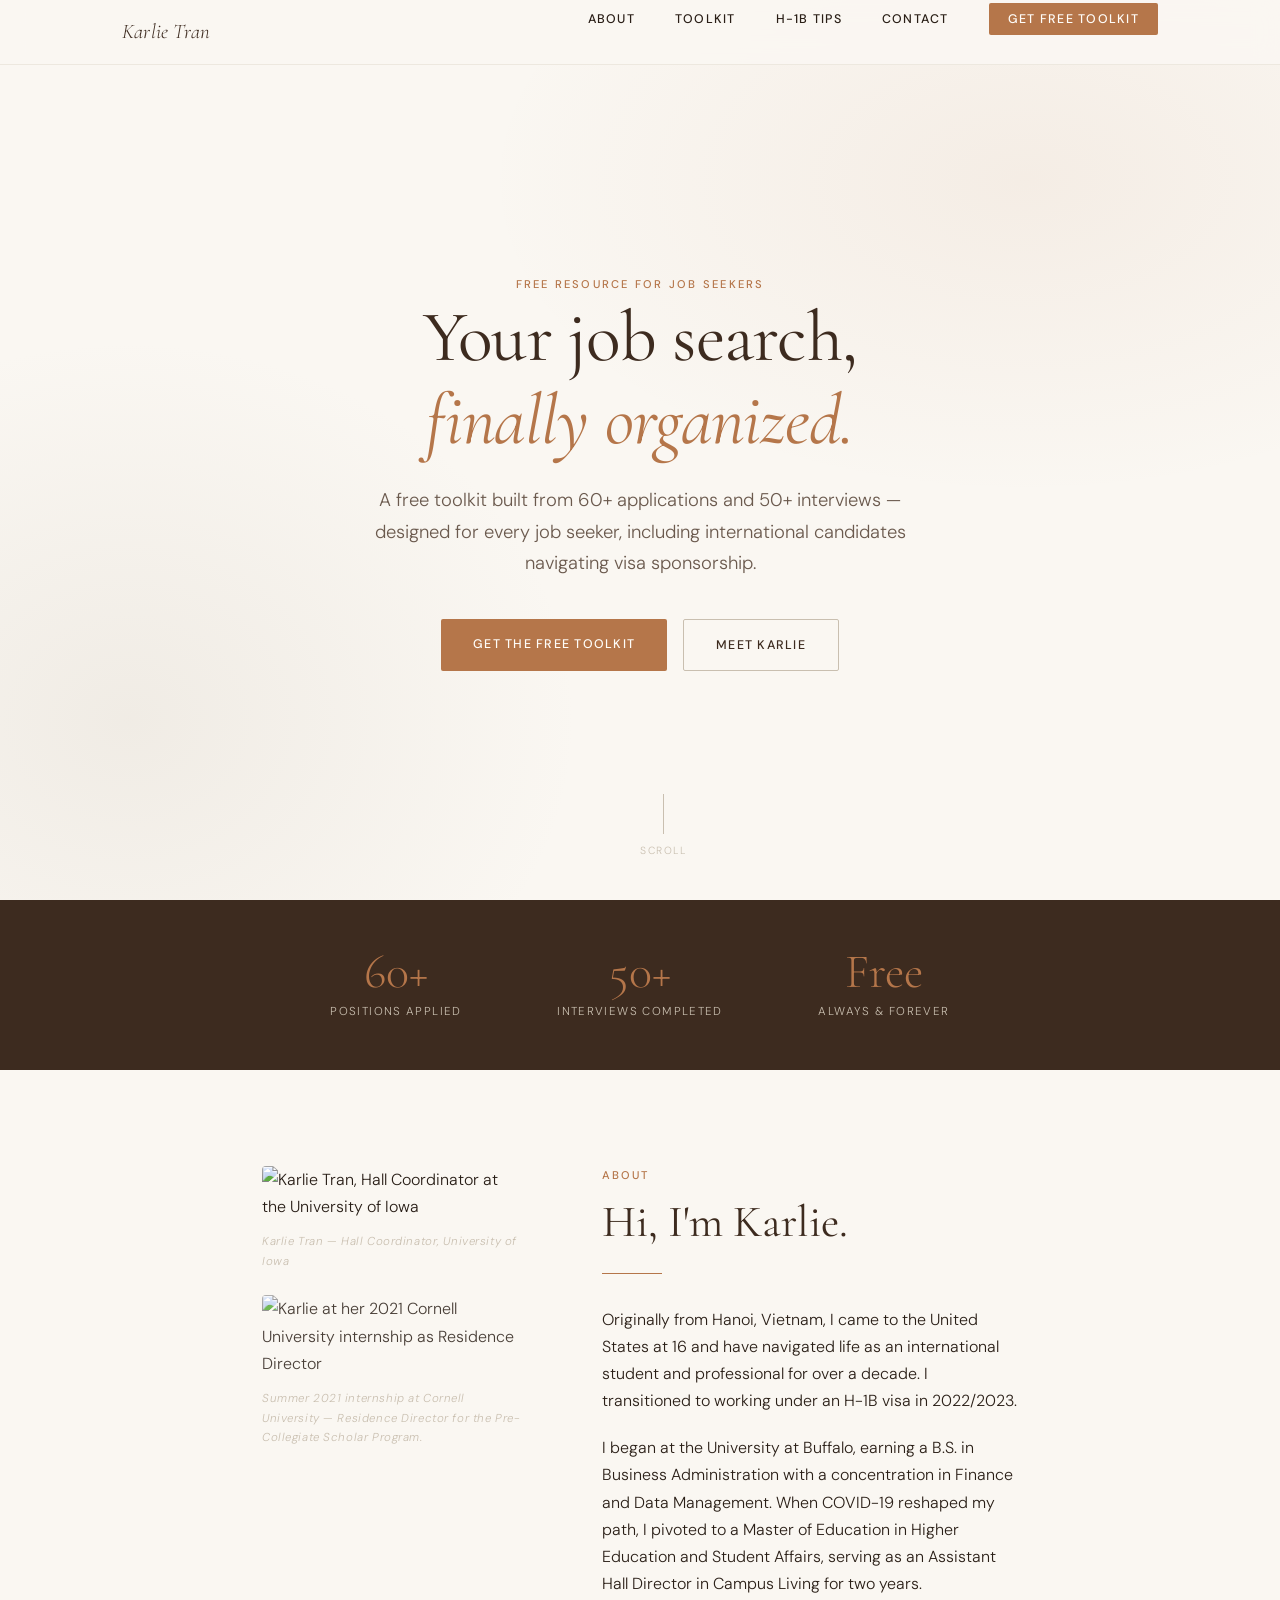
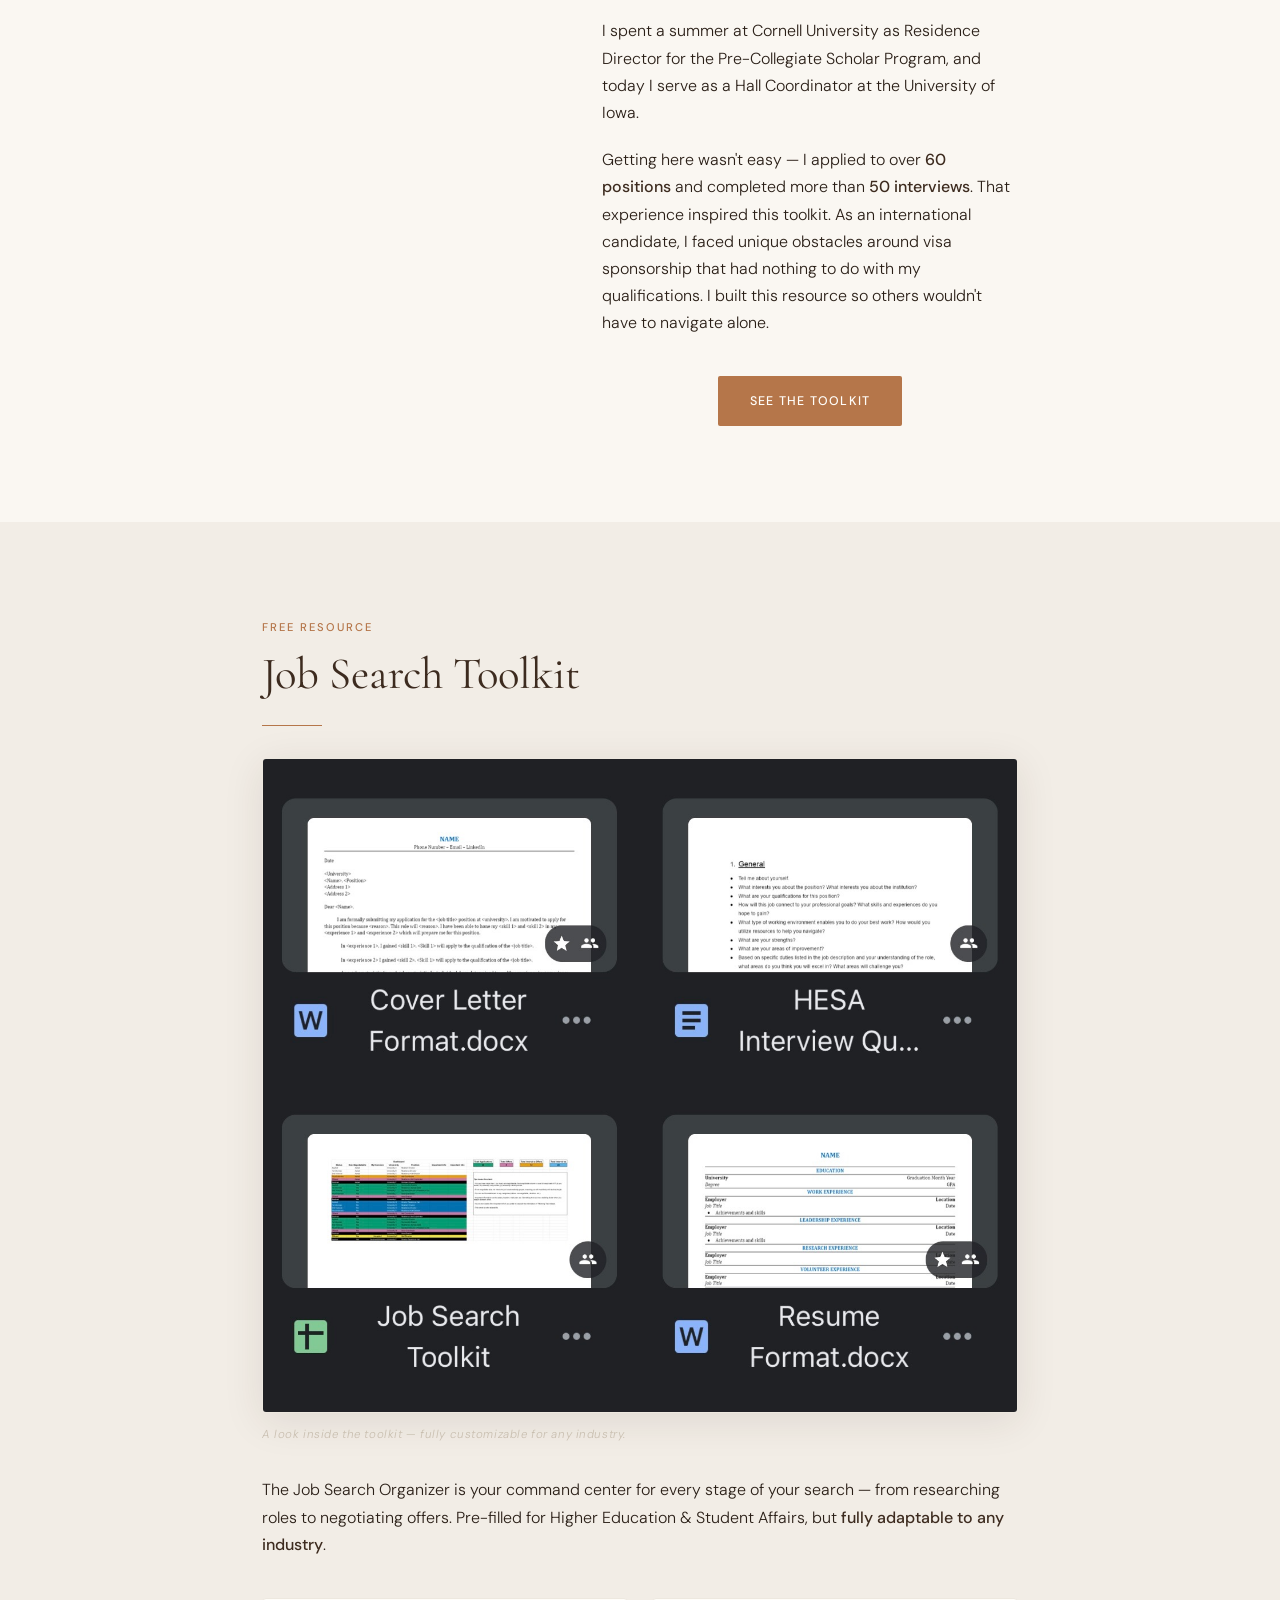
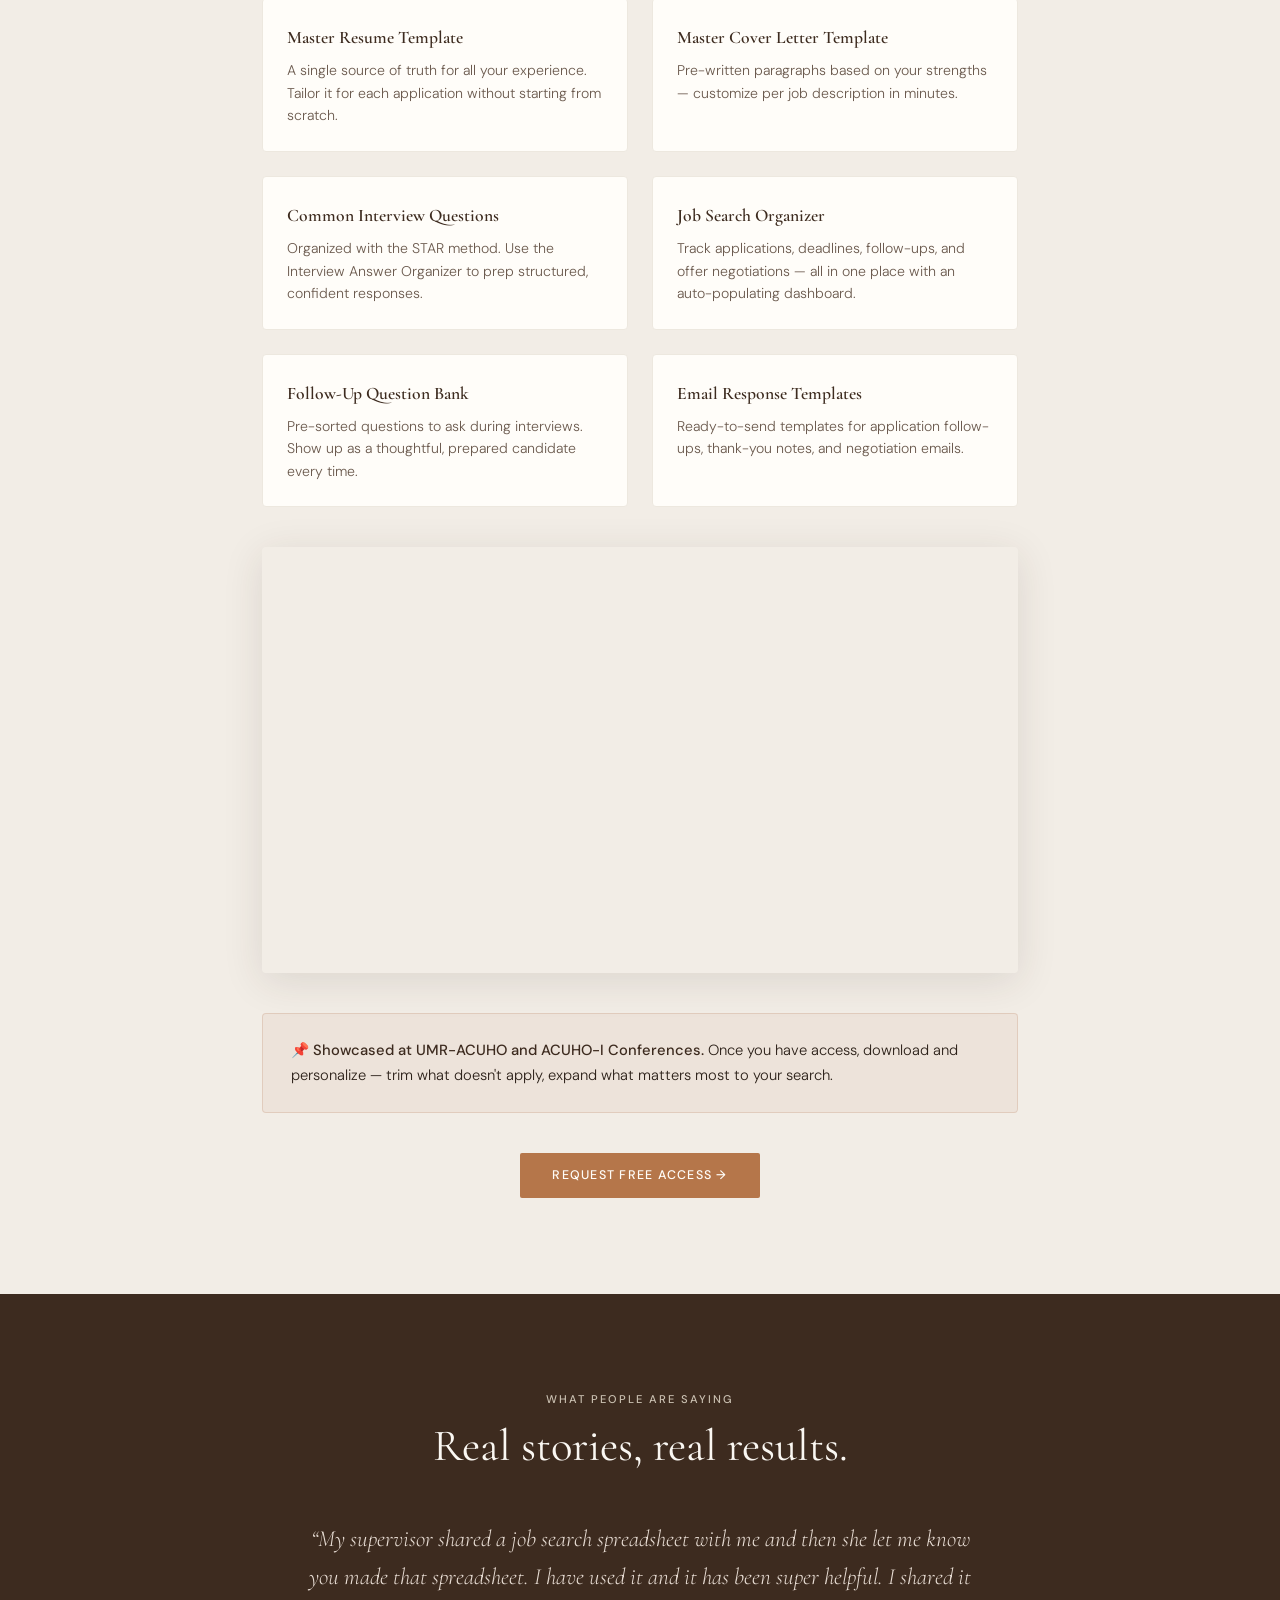
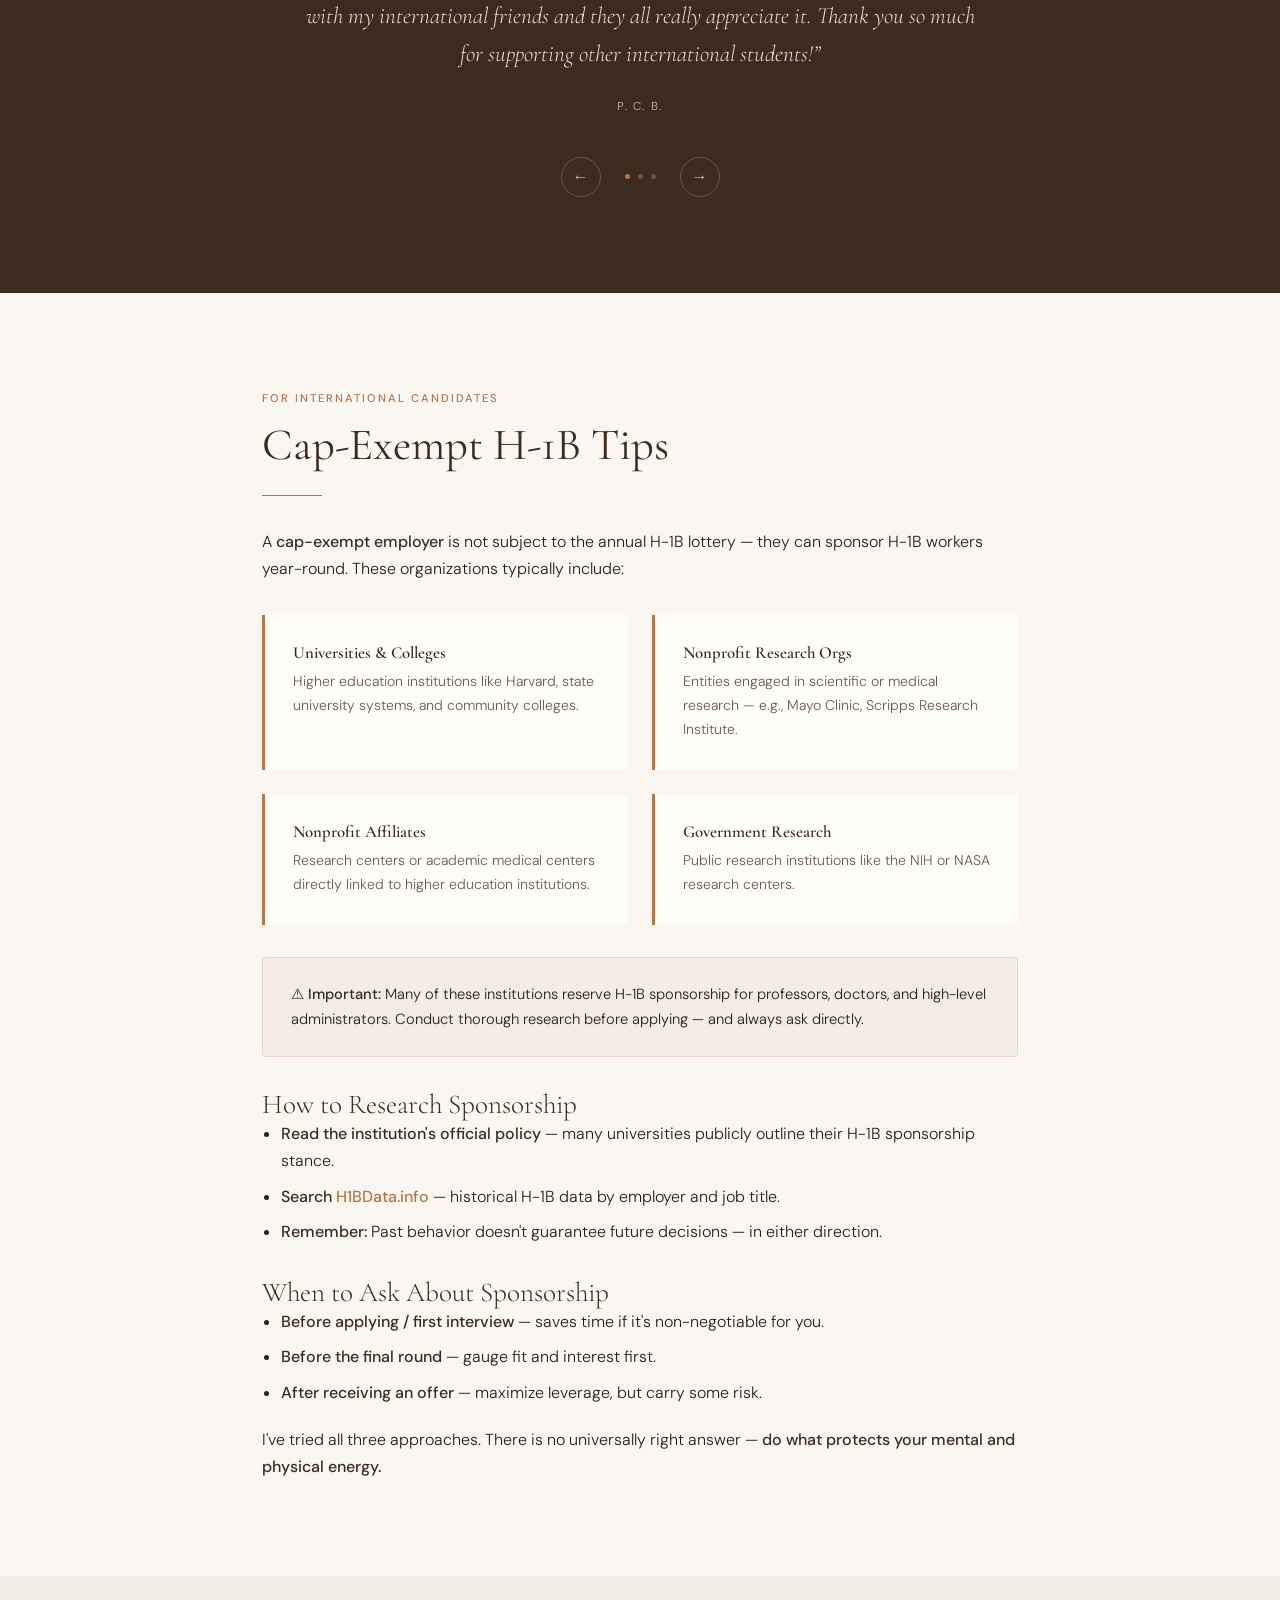
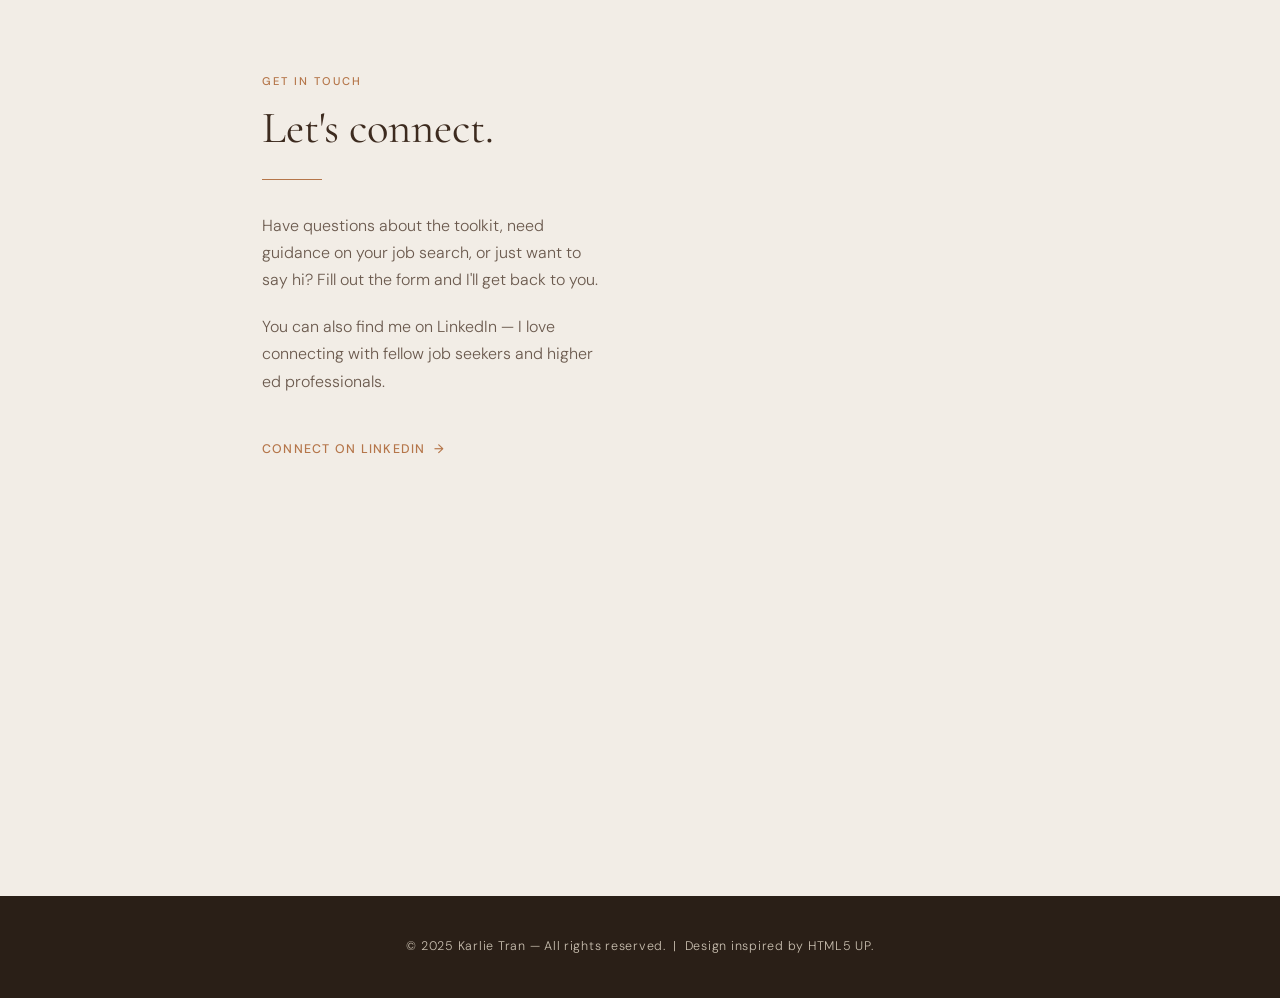
==== commit 23fdf788: "Add files via upload" ====
--- a/index.html
+++ b/index.html
@@ -1,402 +1,1062 @@
-<!DOCTYPE HTML>
-<!--
-    Dimension by HTML5 UP
-    html5up.net | @ajlkn
-    Free for personal and commercial use under the CCA 3.0 license (html5up.net/license)
--->
-<html>
-  <head>
-    <title>Job search toolkit by Karlie Tran</title>
-    <meta charset="utf-8" />
-    <meta name="viewport" content="width=device-width, initial-scale=1, user-scalable=no" />
-
-    <!-- Link to your external CSS -->
-    <link rel="stylesheet" href="assets/css/main.css" />
-    <!-- Fallback for non-JS browsers -->
-    <noscript><link rel="stylesheet" href="assets/css/noscript.css" /></noscript>
-
-    <style>
-      /* 1) Round the corners on testimonial container */
-      .testimonial-container {
-        border-radius: 8px;
-      }
-
-      /* 2) Replicate the Dimension fade-in effect for #testimonials */
-      #testimonials {
-        /* Start slightly translated and invisible */
-        -moz-transform: translateY(0.25rem);
-        -webkit-transform: translateY(0.25rem);
-        -ms-transform: translateY(0.25rem);
-        transform: translateY(0.25rem);
-
-        -moz-transition: opacity 0.325s ease-in-out, -moz-transform 0.325s ease-in-out;
-        -webkit-transition: opacity 0.325s ease-in-out, -webkit-transform 0.325s ease-in-out;
-        -ms-transition: opacity 0.325s ease-in-out, -ms-transform 0.325s ease-in-out;
-        transition: opacity 0.325s ease-in-out, transform 0.325s ease-in-out;
-
-        opacity: 0; /* Invisible by default */
-      }
-      #testimonials.active {
-        /* Fade in fully and remove the slight translate */
-        -moz-transform: translateY(0);
-        -webkit-transform: translateY(0);
-        -ms-transform: translateY(0);
-        transform: translateY(0);
-        opacity: 1;
-      }
-
-      /* Optional center alignment for button containers */
-      .button-container {
-        text-align: center;
-        margin: 2rem 0 0 0;
-      }
-    </style>
-  </head>
-  <body class="is-preload">
-
-    <!-- Wrapper -->
-    <div id="wrapper">
-
-      <!-- Header -->
-      <header id="header">
-        <div class="logo">
-          <span class="icon fa-gem"></span>
-        </div>
-        <div class="inner">
-          <h1 style="font-size: 2.5em;">WELCOME TO JOB SEARCH TOOLKIT</h1>
-          <p style="font-size: 1.2em;">
-            Your ultimate tool to streamline and organize your job search journey.<br />
-            I'm excited to share this free resource to help you stay on track and achieve your career goals.
-          </p>
-          <p style="font-size: 1.2em;">Created and shared with care by <strong>Karlie Tran</strong>.</p>
-          <p style="font-size: 1.2em; margin-top: 1em;">
-            Specially designed to support all job seekers, including international staff navigating H-1B and visa challenges.
-          </p>
-        </div>
-        <nav>
-          <ul>
-            <li><a href="#intro">Start Here</a></li>
-            <li><a href="#tool">Toolkit</a></li>
-            <li><a href="#h1b">H-1B Tips</a></li>
-            <li><a href="#contact">Contact Me</a></li>
-          </ul>
-        </nav>
-      </header>
-
-      <!-- Main -->
-      <div id="main">
-
-        <!-- Intro -->
-        <article id="intro">
-          <h2 class="major">About Me</h2>
-          <span class="image main">
-            <img src="images/karlie-portrait.png" alt="Karlie Tran" />
-          </span>
-
-          <p>
-            Hi, my name is Karlie Tran, and I am originally from Hanoi, Vietnam. I came to the United States when I was 16 years old and have been navigating life as an international student and professional ever since. After 7.5 years as an international student, I transitioned to working under an H-1B visa starting in 2022/2023.
-          </p>
-
-          <div class="inline-content">
-            <p>
-              I began my academic journey at the University at Buffalo, where I pursued a Bachelor of Science in Business Administration with a concentration in Finance and Data Management. However, the onset of the COVID-19 pandemic in 2020 led me to pivot to a new path—pursuing a Master of Education in Higher Education and Student Affairs. I was an Assistant Hall Director in Campus Living at the University at Buffalo for two years.
-            </p>
-            <div class="cornell-image">
-              <img src="images/karlie-cornell.png" alt="Karlie at Cornell" />
-              <small>
-                My summer 2021 internship at Cornell University as the Residence Director for the Pre-Collegiate Scholar Program (formerly PSP).
-              </small>
-            </div>
-          </div>
-
-          <p>
-            Currently, I serve as a Hall Coordinator at the University of Iowa. This position, however, was not an easy milestone to achieve. During my first professional job search, I applied to over 60 positions and participated in more than 50 interviews. This challenging process inspired me to create a Job Search Toolkit—a resource to help me track and organize my applications and interviews efficiently.
-          </p>
-
-          <!-- Iowa Image + Visa Paragraph -->
-          <div class="inline-content visa-section">
-            <div class="iowa-image">
-              <img
-                src="images/toolkit-presentation.png"
-                alt="Karlie Presenting the toolkit"
-              />
-              <small>This toolkit has been showcased at UMR-ACUHO and ACUHO-I Conferences.</small>
-            </div>
-            <p>
-              As an international candidate, I faced unique obstacles, particularly around visa sponsorship. Often, rejections were not due to my qualifications but the complexities of visa requirements. I understand firsthand the challenges of conducting a nationwide job search, especially when navigating non-negotiable needs like sponsorship.
-            </p>
-          </div>
-          <!-- End Iowa Image + Visa Paragraph -->
-
-          <div class="button-container">
-            <button
-              class="default-button"
-              onclick="window.location.hash='tool';"
-            >
-              Access the Toolkit
-            </button>
-          </div>
-        </article>
-
-        <!-- Toolkit -->
-        <article id="tool">
-          <h2 class="major">Job Search Toolkit</h2>
-          <span class="image main">
-            <img src="images/toolkit-gdrive.jpg" alt="Job Search Organizer Tool" />
-          </span>
-
-          <p>
-            The Job Search Organizer is your ultimate solution for staying on top of your job applications. Designed to help you track opportunities, application statuses, follow-ups, and deadlines with ease.
-          </p>
-          <p>
-            This toolkit includes four key documents:
-          </p>
-          <ul>
-            <li><strong>Master Resume Template</strong> &ndash; A foundational resume format that allows you to keep track of all your work experience, skills, and achievements in one place. This serves as a comprehensive reference to easily tailor your resume for each job application.</li>
-            <li><strong>Master Cover Letter Template</strong> &ndash; A structured guide that helps you prepare paragraphs based on your strengths, making it easier to customize your cover letter for each job description while aligning it with your skills and experiences.</li>
-            <li><strong>Common Interview Questions</strong> &ndash; Focused on Higher Education &amp; Student Affairs but useful for any industry.</li>
-            <li><strong>Job Search Organizer</strong> &ndash; A comprehensive tracker for job applications, interviews, and follow-ups.</li>
-          </ul>
-
-          <h3>Inside the Job Search Organizer</h3>
-          <p>
-            The Job Search Organizer is the heart of this toolkit, designed to help you track and manage your applications efficiently. It includes:
-          </p>
-          <ul>
-            <li><strong>Research Tab</strong> &ndash; Keep track of all job postings, including company details, application deadlines, and job descriptions.</li>
-            <li><strong>Dashboard Tab</strong> &ndash; An automatically populated summary of your job search progress, pulling key details from the Research Tab.</li>
-            <li><strong>Job Search Criteria Tab</strong> &ndash; Define your non-negotiables, such as salary expectations, location, work-life balance, and organizational values, before starting your job search.</li>
-            <li><strong>Interview Answer Organizer</strong> &ndash; A dedicated space to structure and store responses to common interview questions using the STAR method (Situation, Task, Action, Result).</li>
-            <li><strong>Follow-Up Questions Tab</strong> &ndash; Pre-sorted questions to ask during an interview to gain deeper insights into the role, company culture, and expectations.</li>
-            <li><strong>Email Response Templates</strong> &ndash; Ready-to-use email templates for common job search communications, such as application follow-ups and thank-you notes.</li>
-            <li><strong>Negotiation &amp; Interview Reference List</strong> &ndash; A place to document key points for salary negotiation and keep track of critical interview questions.</li>
-          </ul>
-
-          <p>
-            While this toolkit is pre-filled with industry-specific information tailored to Higher Education and Student Affairs, it is fully customizable to fit any industry and job seeker. You can modify it to match your personal preferences, career goals, and specific job search needs. Students can also use this for their college and graduate school applications.
-          </p>
-          <h3>How to Use This Toolkit</h3>
-          <p>
-            Once you gain access to the toolkit, I highly recommend downloading and personalizing it to fit your needs. You can trim down sections that may not apply to your search or expand areas that require more detail. The more you tailor it to your personal job search strategy, the more effective it will be in helping you stay organized and prepared.
-          </p>
-
-          <div class="button-container">
-            <button id="show-form-button" class="default-button">Fill Out This Form</button>
-          </div>
-
-          <!-- Hidden Google Form -->
-          <div id="google-form-container" style="display: none; margin-top: 20px;">
-            <iframe
-              src="https://docs.google.com/forms/d/e/1FAIpQLSfl6UpiR2VIT6hvgLazsSn-32gHF9GdsU1P9X2RfiVOsnMrzg/viewform?embedded=true"
-              width="100%"
-              height="800"
-              frameborder="0"
-              marginheight="0"
-              marginwidth="0"
-            >
-              Loading…
-            </iframe>
-          </div>
-        </article>
-
-        <!-- H1B -->
-        <article id="h1b">
-          <h2 class="major">Cap-Exempt H-1B</h2>
-
-          <h3>What is a Cap-Exempt Employer?</h3>
-          <p>
-            A <strong>cap-exempt employer</strong> is an organization not subject to the annual H-1B visa cap or lottery, allowing them to sponsor H-1B workers year-round without restriction. These employers typically fall into one of the following categories:
-          </p>
-          <ul>
-            <li><strong>Higher Education Institutions</strong> &ndash; Universities and colleges, such as Harvard University or the University of California system.</li>
-            <li><strong>Nonprofit Organizations Affiliated with Higher Education</strong> &ndash; Research centers or academic medical centers directly linked to universities.</li>
-            <li><strong>Nonprofit Research Organizations</strong> &ndash; Entities engaged in scientific or medical research, like the Mayo Clinic or Scripps Research Institute.</li>
-            <li><strong>Government Research Organizations</strong> &ndash; Institutions conducting public research, such as the National Institutes of Health (NIH) or NASA research centers.</li>
-          </ul>
-          <p>
-            However, many of these institutions reserve H-1B visa sponsorship for <strong>professors, doctors, faculty, and high-level administrators</strong>. Employers tend to be more selective about which staff positions they are willing to sponsor, making it crucial for international candidates to conduct thorough research.
-          </p>
-
-          <h3>How to Research H-1B Sponsorship Opportunities</h3>
-          <p>
-            As an international candidate, there are a few steps you can take to understand an institution’s stance on H-1B sponsorship:
-          </p>
-          <ul>
-            <li><strong>Read the institution’s policy on H-1B visa sponsorship</strong> – Some universities and research institutions publicly outline their sponsorship policies.</li>
-            <li><strong>Search <a href="https://h1bdata.info/" target="_blank">H1BData.info</a></strong> – This website provides historical H-1B sponsorship data by employer and job category.</li>
-          </ul>
-          <p>
-            It’s important to remember:
-          </p>
-          <ul>
-            <li><strong>Just because an institution has never sponsored a position you’re applying for doesn’t mean they won’t sponsor now.</strong></li>
-            <li><strong>Just because an institution has previously sponsored a similar position doesn’t mean they will continue to do so.</strong></li>
-          </ul>
-          <p>
-            The best way to get a definitive answer is to <strong>apply and ask the hiring manager directly</strong>.
-          </p>
-
-          <h3>When Should You Ask About H-1B Sponsorship?</h3>
-          <p>
-            Different job seekers use different strategies when asking about visa sponsorship:
-          </p>
-          <ul>
-            <li><strong>Before applying or in the first interview</strong> – Saves time if sponsorship is non-negotiable.</li>
-            <li><strong>Before the final interview</strong> – Allows you to gauge interest and suitability before bringing up sponsorship.</li>
-            <li><strong>After receiving an offer</strong> – Some candidates wait until they secure an offer before discussing visa needs.</li>
-          </ul>
-          <p>
-            Personally, I have tried all three approaches, and there is no clear-cut best strategy. I have encountered institutions that openly confirmed sponsorship even before I applied, and others that extended an offer but later rescinded it due to sponsorship restrictions.
-          </p>
-
-          <h3>Choosing the Best Strategy for You</h3>
-          <p>
-            Ultimately, the right timing depends on your <strong>mental and physical capacity</strong>:
-          </p>
-          <ul>
-            <li>If you have the energy to go through multiple interview rounds and risk disappointment later, you may choose to wait.</li>
-            <li>If you prefer to avoid unnecessary hurdles and potential setbacks, ask early.</li>
-          </ul>
-          <p>
-            There is no right or wrong approach—<strong>do what works best for you</strong>.
-          </p>
-        </article>
-
-        <!-- Contact -->
-        <article id="contact">
-          <h2 class="major">Contact</h2>
-          <p>If you have any questions or inquiries, use the form below:</p>
-          <iframe
-            src="https://docs.google.com/forms/d/e/1FAIpQLSdlMqTMBIU7NzNrW3up2PycKpN5KKyOiV1XAEk05KP1TUUB0w/viewform?embedded=true"
-            width="100%"
-            height="800"
-            frameborder="0"
-            marginheight="0"
-            marginwidth="0"
-          >
-            Loading…
-          </iframe>
-          <div style="text-align: center; margin-top: 2rem;">
-            <div class="button-container">
-              <button
-                class="default-button"
-                onclick="window.open('https://www.linkedin.com/in/karlietran/', '_blank')"
-              >
-                Connect with me on LinkedIn
-              </button>
-            </div>
-          </div>
-        </article>
-      </div>
-
-      <!-- TESTIMONIALS (outside #main) -->
-      <section id="testimonials">
-        <h2 class="major">What People Are Saying</h2>
-        <div class="testimonial-gallery">
-          <button class="nav prev" onclick="prevTestimonial()">&#10094;</button>
-          <div class="testimonial-container">
-            <div class="testimonial active">
-              <p>
-                "My supervisor shared a job search spreadsheet with me and then she let me know you made that spreadsheet. I have used it and it has been super helpful. I shared it with my international friends and they all really appreciate it. Thank you so much for supporting other international students!"
-                <br />&ndash; <strong>P. C. B.</strong>
-              </p>
-            </div>
-            <div class="testimonial">
-              <p>
-                "Karlie, thank you so much for yesterdays chat. I've been processing the resources you shared with me and it means the world to have someone so willing to help and provide support like you did. I wanted to just share how thankful I am to have crossed paths with you! Thank you."
-                <br />&ndash; <strong>I. Y.</strong>
-              </p>
-            </div>
-            <div class="testimonial">
-              <p>
-                "Karlie, I was thinking about this and figured I would also share this with you! Thank you so much for your willingness to share your job search resources, you helped me prepare for my job search in so many ways that I did not expect. You really made this process so much more approachable, helped me get started (which was the hardest part) and absolutely changed the way I went about my job search. Thank you so much. I'm at a place now where I'm choosing between offers and will have a job secured by early next week! I credit the ways I went about my search a lot to you, thank you so much."
-                <br />&ndash; <strong>I. Y.</strong>
-              </p>
-            </div>
-          </div>
-          <button class="nav next" onclick="nextTestimonial()">&#10095;</button>
-        </div>
-      </section>
-
-      <!-- Footer -->
-      <footer id="footer">
-        <p class="copyright">
-          &copy; Karlie Tran. Design: <a href="https://html5up.net">HTML5 UP</a>.
-        </p>
-      </footer>
-    </div>
-
-    <!-- BG -->
-    <div id="bg"></div>
-
-    <!-- Scripts -->
-    <!-- Include jQuery (Dimension uses it) -->
-    <script src="assets/js/jquery.min.js"></script>
-    <script src="assets/js/browser.min.js"></script>
-    <script src="assets/js/breakpoints.min.js"></script>
-    <!-- Main JS for page transitions/testimonials -->
-    <script src="assets/js/main.js"></script>
-
-    <!-- Show/Hide Google Form Script -->
-    <script>
-      // Toggle the embedded Google form on button click
-      document.getElementById('show-form-button').addEventListener('click', function () {
-        const formContainer = document.getElementById('google-form-container');
-        if (formContainer.style.display === 'none' || formContainer.style.display === '') {
-          formContainer.style.display = 'block';
-        } else {
-          formContainer.style.display = 'none';
-        }
-      });
-
-      // Testimonial cycling
-      const testimonials = document.querySelectorAll('.testimonial');
-      let currentTestimonial = 0;
-
-      function showTestimonial(index) {
-        testimonials.forEach((t, i) => {
-          t.classList.remove('active');
-          if (i === index) t.classList.add('active');
-        });
-      }
-
-      function nextTestimonial() {
-        currentTestimonial = (currentTestimonial + 1) % testimonials.length;
-        showTestimonial(currentTestimonial);
-      }
-
-      function prevTestimonial() {
-        currentTestimonial = (currentTestimonial - 1 + testimonials.length) % testimonials.length;
-        showTestimonial(currentTestimonial);
-      }
-    </script>
-
-    <!-- MutationObserver approach: show/hide testimonials if body.has/is-article-visible -->
-    <script>
-      const testimonialSection = document.getElementById('testimonials');
-
-      function updateTestimonials() {
-        // If body has is-article-visible => hide testimonials
-        if (document.body.classList.contains('is-article-visible')) {
-          testimonialSection.style.display = 'none';
-          testimonialSection.classList.remove('active');
-        } else {
-          // Otherwise => show them
-          testimonialSection.style.display = 'block';
-          testimonialSection.classList.add('active');
-        }
-      }
-
-      // Set up a MutationObserver to watch for changes to the body's class
-      const observer = new MutationObserver(updateTestimonials);
-      observer.observe(document.body, {
-        attributes: true,
-        attributeFilter: ['class']
-      });
-
-      // Run once on page load
-      updateTestimonials();
-    </script>
-
-  </body>
-</html>
+<!DOCTYPE html>
+<html lang="en">
+<head>
+  <meta charset="utf-8" />
+  <meta name="viewport" content="width=device-width, initial-scale=1" />
+
+  <!-- SEO Meta Tags -->
+  <title>Job Search Toolkit by Karlie Tran | Free Career Organization Resource</title>
+  <meta name="description" content="A free job search toolkit created by Karlie Tran — Hall Coordinator at the University of Iowa. Includes resume templates, cover letter guides, interview prep, and H-1B visa tips for international job seekers." />
+  <meta name="keywords" content="job search toolkit, free career resources, H-1B visa sponsorship, international job seeker, resume template, cover letter template, job application tracker, Karlie Tran" />
+  <meta name="author" content="Karlie Tran" />
+  <link rel="canonical" href="https://karlietran.com/" />
+
+  <!-- Open Graph / Social Sharing -->
+  <meta property="og:type" content="website" />
+  <meta property="og:url" content="https://karlietran.com/" />
+  <meta property="og:title" content="Free Job Search Toolkit by Karlie Tran" />
+  <meta property="og:description" content="Stay organized, land your next role. A free toolkit with resume templates, interview prep, and H-1B tips — built from 60+ applications and 50+ interviews." />
+  <meta property="og:image" content="images/karlie-portrait.png" />
+  <meta name="twitter:card" content="summary_large_image" />
+
+  <!-- Structured Data -->
+  <script type="application/ld+json">
+  {
+    "@context": "https://schema.org",
+    "@type": "Person",
+    "name": "Karlie Tran",
+    "jobTitle": "Hall Coordinator",
+    "worksFor": { "@type": "Organization", "name": "University of Iowa" },
+    "url": "https://karlietran.com/",
+    "sameAs": ["https://www.linkedin.com/in/karlietran/"]
+  }
+  </script>
+
+  <!-- Preconnect for performance -->
+  <link rel="preconnect" href="https://fonts.googleapis.com" />
+  <link rel="preconnect" href="https://fonts.gstatic.com" crossorigin />
+  <link href="https://fonts.googleapis.com/css2?family=Cormorant+Garamond:ital,wght@0,300;0,400;0,600;1,300;1,400&family=DM+Sans:wght@300;400;500&display=swap" rel="stylesheet" />
+
+  <style>
+    /* =============================================
+       DESIGN TOKENS
+    ============================================= */
+    :root {
+      --cream:     #faf7f2;
+      --warm-white:#fffdf9;
+      --sand:      #ede8df;
+      --taupe:     #c9bfb0;
+      --sienna:    #b5764a;
+      --sienna-dk: #8f5735;
+      --bark:      #3d2b1f;
+      --ink:       #2a1f17;
+      --mist:      #f2ede6;
+
+      --font-display: 'Cormorant Garamond', Georgia, serif;
+      --font-body:    'DM Sans', system-ui, sans-serif;
+
+      --radius: 4px;
+      --transition: 0.35s cubic-bezier(0.4, 0, 0.2, 1);
+      --max-w: 820px;
+    }
+
+    /* =============================================
+       RESET & BASE
+    ============================================= */
+    *, *::before, *::after { box-sizing: border-box; margin: 0; padding: 0; }
+    html { scroll-behavior: smooth; font-size: 16px; }
+
+    body {
+      background: var(--cream);
+      color: var(--ink);
+      font-family: var(--font-body);
+      font-weight: 300;
+      line-height: 1.7;
+      min-height: 100vh;
+      overflow-x: hidden;
+    }
+
+    img { max-width: 100%; height: auto; display: block; }
+    a { color: var(--sienna); text-decoration: none; }
+    a:hover { text-decoration: underline; }
+
+    /* =============================================
+       TYPOGRAPHY
+    ============================================= */
+    h1, h2, h3, h4 {
+      font-family: var(--font-display);
+      font-weight: 400;
+      line-height: 1.15;
+      color: var(--bark);
+    }
+    h1 { font-size: clamp(2.8rem, 6vw, 4.5rem); letter-spacing: -0.01em; }
+    h2 { font-size: clamp(1.9rem, 4vw, 2.8rem); }
+    h3 { font-size: clamp(1.3rem, 2.5vw, 1.7rem); font-weight: 300; }
+
+    .eyebrow {
+      font-family: var(--font-body);
+      font-size: 0.7rem;
+      font-weight: 500;
+      letter-spacing: 0.18em;
+      text-transform: uppercase;
+      color: var(--sienna);
+      display: block;
+      margin-bottom: 0.75rem;
+    }
+
+    p { margin-bottom: 1.25rem; }
+    p:last-child { margin-bottom: 0; }
+
+    ul {
+      padding-left: 1.2rem;
+      margin-bottom: 1.25rem;
+    }
+    ul li { margin-bottom: 0.5rem; }
+
+    strong { font-weight: 500; color: var(--bark); }
+
+    /* =============================================
+       LAYOUT UTILITIES
+    ============================================= */
+    .container {
+      max-width: var(--max-w);
+      margin: 0 auto;
+      padding: 0 2rem;
+    }
+    .container--wide {
+      max-width: 1100px;
+      margin: 0 auto;
+      padding: 0 2rem;
+    }
+
+    .section {
+      padding: 6rem 0;
+    }
+    .section--alt {
+      background: var(--mist);
+    }
+
+    .divider {
+      width: 60px;
+      height: 1px;
+      background: var(--sienna);
+      margin: 1.5rem 0 2rem;
+    }
+
+    /* =============================================
+       NAV
+    ============================================= */
+    #nav {
+      position: fixed;
+      top: 0; left: 0; right: 0;
+      z-index: 100;
+      background: rgba(250, 247, 242, 0.92);
+      backdrop-filter: blur(12px);
+      border-bottom: 1px solid var(--sand);
+      transition: box-shadow var(--transition);
+    }
+    #nav.scrolled {
+      box-shadow: 0 2px 24px rgba(61,43,31,0.08);
+    }
+    .nav-inner {
+      display: flex;
+      align-items: center;
+      justify-content: space-between;
+      max-width: 1100px;
+      margin: 0 auto;
+      padding: 0 2rem;
+      height: 64px;
+    }
+    .nav-logo {
+      font-family: var(--font-display);
+      font-size: 1.3rem;
+      font-style: italic;
+      color: var(--bark);
+      letter-spacing: 0.01em;
+    }
+    .nav-links {
+      display: flex;
+      gap: 2.5rem;
+      list-style: none;
+    }
+    .nav-links a {
+      font-size: 0.78rem;
+      font-weight: 500;
+      letter-spacing: 0.1em;
+      text-transform: uppercase;
+      color: var(--ink);
+      transition: color var(--transition);
+    }
+    .nav-links a:hover { color: var(--sienna); text-decoration: none; }
+
+    .nav-cta {
+      background: var(--sienna);
+      color: var(--warm-white) !important;
+      padding: 0.5rem 1.2rem;
+      border-radius: 2px;
+      transition: background var(--transition) !important;
+    }
+    .nav-cta:hover { background: var(--sienna-dk) !important; color: var(--warm-white) !important; }
+
+    /* Hamburger */
+    .nav-toggle {
+      display: none;
+      flex-direction: column;
+      gap: 5px;
+      cursor: pointer;
+      background: none;
+      border: none;
+      padding: 4px;
+    }
+    .nav-toggle span {
+      display: block;
+      width: 24px;
+      height: 1.5px;
+      background: var(--ink);
+      transition: var(--transition);
+    }
+
+    /* =============================================
+       HERO
+    ============================================= */
+    #hero {
+      min-height: 100svh;
+      display: grid;
+      place-items: center;
+      padding: 120px 2rem 80px;
+      background: var(--cream);
+      position: relative;
+      overflow: hidden;
+    }
+    #hero::before {
+      content: '';
+      position: absolute;
+      inset: 0;
+      background:
+        radial-gradient(ellipse 60% 50% at 80% 20%, rgba(181,118,74,0.08) 0%, transparent 70%),
+        radial-gradient(ellipse 50% 60% at 10% 80%, rgba(201,191,176,0.2) 0%, transparent 70%);
+      pointer-events: none;
+    }
+    .hero-inner {
+      max-width: var(--max-w);
+      width: 100%;
+      text-align: center;
+    }
+    .hero-kicker {
+      font-size: 0.7rem;
+      font-weight: 500;
+      letter-spacing: 0.2em;
+      text-transform: uppercase;
+      color: var(--sienna);
+      margin-bottom: 1.5rem;
+      opacity: 0;
+      animation: fadeUp 0.8s 0.1s forwards;
+    }
+    .hero-headline {
+      opacity: 0;
+      animation: fadeUp 0.8s 0.25s forwards;
+      margin-bottom: 1.5rem;
+    }
+    .hero-headline em {
+      font-style: italic;
+      color: var(--sienna);
+    }
+    .hero-sub {
+      font-size: 1.15rem;
+      color: #6b5a4e;
+      max-width: 560px;
+      margin: 0 auto 2.5rem;
+      font-weight: 300;
+      opacity: 0;
+      animation: fadeUp 0.8s 0.4s forwards;
+    }
+    .hero-actions {
+      display: flex;
+      gap: 1rem;
+      justify-content: center;
+      flex-wrap: wrap;
+      opacity: 0;
+      animation: fadeUp 0.8s 0.55s forwards;
+    }
+    .hero-scroll {
+      position: absolute;
+      bottom: 2.5rem;
+      left: 50%;
+      transform: translateX(-50%);
+      display: flex;
+      flex-direction: column;
+      align-items: center;
+      gap: 0.5rem;
+      font-size: 0.65rem;
+      letter-spacing: 0.15em;
+      text-transform: uppercase;
+      color: var(--taupe);
+      animation: fadeUp 1s 1.2s both;
+    }
+    .hero-scroll-line {
+      width: 1px;
+      height: 40px;
+      background: var(--taupe);
+      animation: scrollLine 2s 1.5s infinite;
+    }
+
+    /* =============================================
+       BUTTONS
+    ============================================= */
+    .btn {
+      display: inline-block;
+      font-family: var(--font-body);
+      font-size: 0.78rem;
+      font-weight: 500;
+      letter-spacing: 0.1em;
+      text-transform: uppercase;
+      padding: 0.9rem 2rem;
+      border-radius: 2px;
+      cursor: pointer;
+      transition: all var(--transition);
+      border: none;
+      text-decoration: none !important;
+    }
+    .btn-primary {
+      background: var(--sienna);
+      color: var(--warm-white);
+    }
+    .btn-primary:hover {
+      background: var(--sienna-dk);
+      transform: translateY(-1px);
+      box-shadow: 0 6px 20px rgba(143,87,53,0.25);
+    }
+    .btn-outline {
+      background: transparent;
+      color: var(--bark);
+      border: 1px solid var(--taupe);
+    }
+    .btn-outline:hover {
+      border-color: var(--sienna);
+      color: var(--sienna);
+      transform: translateY(-1px);
+    }
+    .btn-center { text-align: center; margin-top: 2.5rem; }
+
+    /* =============================================
+       STATS STRIP
+    ============================================= */
+    .stats-strip {
+      background: var(--bark);
+      color: var(--cream);
+      padding: 3rem 2rem;
+    }
+    .stats-inner {
+      display: grid;
+      grid-template-columns: repeat(3, 1fr);
+      gap: 2rem;
+      max-width: 700px;
+      margin: 0 auto;
+      text-align: center;
+    }
+    .stat-num {
+      font-family: var(--font-display);
+      font-size: 3rem;
+      font-weight: 300;
+      color: var(--sienna);
+      line-height: 1;
+      margin-bottom: 0.4rem;
+    }
+    .stat-label {
+      font-size: 0.72rem;
+      letter-spacing: 0.12em;
+      text-transform: uppercase;
+      color: var(--taupe);
+    }
+
+    /* =============================================
+       ABOUT SECTION
+    ============================================= */
+    .about-grid {
+      display: grid;
+      grid-template-columns: 1fr 1.6fr;
+      gap: 5rem;
+      align-items: start;
+    }
+    .about-image-wrap {
+      position: sticky;
+      top: 90px;
+    }
+    .about-portrait {
+      width: 100%;
+      border-radius: var(--radius);
+      filter: saturate(0.9) contrast(1.02);
+    }
+    .about-img-caption {
+      font-size: 0.72rem;
+      color: var(--taupe);
+      margin-top: 0.75rem;
+      letter-spacing: 0.05em;
+      font-style: italic;
+    }
+    .cornell-img {
+      margin-top: 1.5rem;
+      width: 100%;
+      border-radius: var(--radius);
+      opacity: 0.85;
+    }
+
+    /* =============================================
+       TOOLKIT SECTION
+    ============================================= */
+    .toolkit-screenshot {
+      width: 100%;
+      border-radius: var(--radius);
+      border: 1px solid var(--sand);
+      box-shadow: 0 8px 40px rgba(61,43,31,0.1);
+      margin-bottom: 0.75rem;
+    }
+    .toolkit-items {
+      display: grid;
+      grid-template-columns: 1fr 1fr;
+      gap: 1.5rem;
+      margin: 2.5rem 0;
+    }
+    .toolkit-item {
+      padding: 1.5rem;
+      background: var(--warm-white);
+      border: 1px solid var(--sand);
+      border-radius: var(--radius);
+      transition: box-shadow var(--transition), transform var(--transition);
+    }
+    .toolkit-item:hover {
+      box-shadow: 0 6px 24px rgba(61,43,31,0.09);
+      transform: translateY(-2px);
+    }
+    .toolkit-item-title {
+      font-family: var(--font-display);
+      font-size: 1.1rem;
+      font-weight: 600;
+      color: var(--bark);
+      margin-bottom: 0.4rem;
+    }
+    .toolkit-item p {
+      font-size: 0.88rem;
+      color: #6b5a4e;
+      margin: 0;
+      line-height: 1.6;
+    }
+
+    /* Video */
+    .video-wrap {
+      position: relative;
+      padding-bottom: 56.25%;
+      height: 0;
+      overflow: hidden;
+      border-radius: var(--radius);
+      box-shadow: 0 8px 40px rgba(61,43,31,0.12);
+      margin: 2.5rem 0;
+    }
+    .video-wrap iframe {
+      position: absolute;
+      top: 0; left: 0;
+      width: 100%; height: 100%;
+      border: none;
+    }
+
+    /* Google Form toggle */
+    .form-reveal {
+      margin-top: 2.5rem;
+    }
+    .form-reveal iframe {
+      width: 100%;
+      height: 760px;
+      border: none;
+      border-radius: var(--radius);
+      margin-top: 1.5rem;
+      display: none;
+    }
+    .form-reveal iframe.open { display: block; }
+
+    /* =============================================
+       H1B SECTION
+    ============================================= */
+    .h1b-cards {
+      display: grid;
+      grid-template-columns: 1fr 1fr;
+      gap: 1.5rem;
+      margin: 2rem 0;
+    }
+    .h1b-card {
+      padding: 1.75rem;
+      border-left: 3px solid var(--sienna);
+      background: var(--warm-white);
+      border-radius: 0 var(--radius) var(--radius) 0;
+    }
+    .h1b-card h4 {
+      font-family: var(--font-display);
+      font-size: 1.05rem;
+      font-weight: 600;
+      margin-bottom: 0.5rem;
+    }
+    .h1b-card p {
+      font-size: 0.88rem;
+      color: #6b5a4e;
+      margin: 0;
+    }
+
+    .tip-box {
+      background: rgba(181,118,74,0.08);
+      border: 1px solid rgba(181,118,74,0.2);
+      border-radius: var(--radius);
+      padding: 1.5rem 1.75rem;
+      margin: 2rem 0;
+    }
+    .tip-box p { font-size: 0.92rem; margin: 0; }
+
+    /* =============================================
+       TESTIMONIALS
+    ============================================= */
+    #testimonials {
+      background: var(--bark);
+      padding: 6rem 2rem;
+      color: var(--cream);
+    }
+    .testimonials-header {
+      text-align: center;
+      margin-bottom: 3rem;
+    }
+    .testimonials-header .eyebrow { color: var(--taupe); }
+    .testimonials-header h2 { color: var(--cream); }
+
+    .testimonial-track {
+      position: relative;
+      max-width: 680px;
+      margin: 0 auto;
+    }
+    .testimonial-card {
+      display: none;
+      text-align: center;
+      animation: fadeIn 0.4s ease;
+    }
+    .testimonial-card.active { display: block; }
+    .testimonial-quote {
+      font-family: var(--font-display);
+      font-size: clamp(1.15rem, 2.5vw, 1.45rem);
+      font-weight: 300;
+      font-style: italic;
+      line-height: 1.65;
+      color: #e8ddd4;
+      margin-bottom: 1.5rem;
+    }
+    .testimonial-quote::before { content: '\201C'; }
+    .testimonial-quote::after  { content: '\201D'; }
+    .testimonial-author {
+      font-size: 0.72rem;
+      letter-spacing: 0.14em;
+      text-transform: uppercase;
+      color: var(--taupe);
+    }
+
+    .testimonial-nav {
+      display: flex;
+      justify-content: center;
+      align-items: center;
+      gap: 1.5rem;
+      margin-top: 2.5rem;
+    }
+    .t-btn {
+      width: 40px; height: 40px;
+      border-radius: 50%;
+      border: 1px solid rgba(201,191,176,0.3);
+      background: transparent;
+      color: var(--taupe);
+      font-size: 1rem;
+      cursor: pointer;
+      display: flex; align-items: center; justify-content: center;
+      transition: all var(--transition);
+    }
+    .t-btn:hover {
+      border-color: var(--sienna);
+      color: var(--sienna);
+    }
+    .t-dots {
+      display: flex;
+      gap: 8px;
+    }
+    .t-dot {
+      width: 5px; height: 5px;
+      border-radius: 50%;
+      background: rgba(201,191,176,0.3);
+      transition: background var(--transition);
+      cursor: pointer;
+    }
+    .t-dot.active { background: var(--sienna); }
+
+    /* =============================================
+       CONTACT SECTION
+    ============================================= */
+    .contact-grid {
+      display: grid;
+      grid-template-columns: 1fr 1fr;
+      gap: 5rem;
+      align-items: start;
+    }
+    .contact-info h2 { margin-bottom: 0.5rem; }
+    .contact-info p { color: #6b5a4e; }
+    .contact-link {
+      display: inline-flex;
+      align-items: center;
+      gap: 0.5rem;
+      font-size: 0.78rem;
+      font-weight: 500;
+      letter-spacing: 0.1em;
+      text-transform: uppercase;
+      color: var(--sienna);
+      margin-top: 1.5rem;
+    }
+    .contact-link::after {
+      content: '→';
+      transition: transform var(--transition);
+    }
+    .contact-link:hover::after { transform: translateX(4px); }
+    .contact-link:hover { text-decoration: none; }
+
+    .contact-form iframe {
+      width: 100%;
+      height: 720px;
+      border: none;
+      border-radius: var(--radius);
+    }
+
+    /* =============================================
+       FOOTER
+    ============================================= */
+    footer {
+      background: var(--ink);
+      color: var(--taupe);
+      text-align: center;
+      padding: 2.5rem;
+      font-size: 0.78rem;
+      letter-spacing: 0.06em;
+    }
+    footer a { color: var(--taupe); }
+    footer a:hover { color: var(--cream); }
+
+    /* =============================================
+       ANIMATIONS
+    ============================================= */
+    @keyframes fadeUp {
+      from { opacity: 0; transform: translateY(20px); }
+      to   { opacity: 1; transform: translateY(0); }
+    }
+    @keyframes fadeIn {
+      from { opacity: 0; }
+      to   { opacity: 1; }
+    }
+    @keyframes scrollLine {
+      0%   { transform: scaleY(0); transform-origin: top; }
+      50%  { transform: scaleY(1); transform-origin: top; }
+      51%  { transform: scaleY(1); transform-origin: bottom; }
+      100% { transform: scaleY(0); transform-origin: bottom; }
+    }
+
+    .reveal {
+      opacity: 0;
+      transform: translateY(28px);
+      transition: opacity 0.65s ease, transform 0.65s ease;
+    }
+    .reveal.visible {
+      opacity: 1;
+      transform: none;
+    }
+
+    /* =============================================
+       RESPONSIVE
+    ============================================= */
+    @media (max-width: 768px) {
+      .nav-links { display: none; }
+      .nav-links.open {
+        display: flex;
+        flex-direction: column;
+        position: fixed;
+        top: 64px; left: 0; right: 0;
+        background: var(--cream);
+        border-bottom: 1px solid var(--sand);
+        padding: 1.5rem 2rem;
+        gap: 1.25rem;
+      }
+      .nav-toggle { display: flex; }
+      .nav-cta { display: none; }
+
+      .about-grid { grid-template-columns: 1fr; gap: 3rem; }
+      .about-image-wrap { position: static; }
+      .toolkit-items { grid-template-columns: 1fr; }
+      .h1b-cards { grid-template-columns: 1fr; }
+      .contact-grid { grid-template-columns: 1fr; gap: 3rem; }
+      .stats-inner { grid-template-columns: 1fr; gap: 1.5rem; }
+
+      .section { padding: 4rem 0; }
+    }
+
+    @media (max-width: 480px) {
+      .hero-actions { flex-direction: column; align-items: center; }
+    }
+  </style>
+</head>
+<body>
+
+  <!-- ========================
+       NAVIGATION
+  ========================= -->
+  <nav id="nav" role="navigation" aria-label="Main navigation">
+    <div class="nav-inner">
+      <a href="#hero" class="nav-logo" aria-label="Karlie Tran home">Karlie Tran</a>
+      <ul class="nav-links" id="nav-links">
+        <li><a href="#about">About</a></li>
+        <li><a href="#toolkit">Toolkit</a></li>
+        <li><a href="#h1b">H-1B Tips</a></li>
+        <li><a href="#contact">Contact</a></li>
+        <li><a href="#toolkit" class="nav-cta">Get Free Toolkit</a></li>
+      </ul>
+      <button class="nav-toggle" id="nav-toggle" aria-label="Toggle navigation" aria-expanded="false">
+        <span></span><span></span><span></span>
+      </button>
+    </div>
+  </nav>
+
+  <!-- ========================
+       HERO
+  ========================= -->
+  <section id="hero" aria-label="Introduction">
+    <div class="hero-inner">
+      <span class="hero-kicker">Free Resource for Job Seekers</span>
+      <h1 class="hero-headline">Your job search,<br><em>finally organized.</em></h1>
+      <p class="hero-sub">A free toolkit built from 60+ applications and 50+ interviews — designed for every job seeker, including international candidates navigating visa sponsorship.</p>
+      <div class="hero-actions">
+        <a href="#toolkit" class="btn btn-primary">Get the Free Toolkit</a>
+        <a href="#about" class="btn btn-outline">Meet Karlie</a>
+      </div>
+    </div>
+    <div class="hero-scroll" aria-hidden="true">
+      <div class="hero-scroll-line"></div>
+      <span>Scroll</span>
+    </div>
+  </section>
+
+  <!-- ========================
+       STATS STRIP
+  ========================= -->
+  <div class="stats-strip" aria-label="Key numbers">
+    <div class="stats-inner">
+      <div class="reveal">
+        <div class="stat-num">60+</div>
+        <div class="stat-label">Positions Applied</div>
+      </div>
+      <div class="reveal">
+        <div class="stat-num">50+</div>
+        <div class="stat-label">Interviews Completed</div>
+      </div>
+      <div class="reveal">
+        <div class="stat-num">Free</div>
+        <div class="stat-label">Always & Forever</div>
+      </div>
+    </div>
+  </div>
+
+  <!-- ========================
+       ABOUT
+  ========================= -->
+  <section id="about" class="section">
+    <div class="container">
+      <div class="about-grid">
+        <div class="about-image-wrap reveal">
+          <img src="images/karlie-portrait.png" alt="Karlie Tran, Hall Coordinator at the University of Iowa" class="about-portrait" loading="lazy" />
+          <p class="about-img-caption">Karlie Tran — Hall Coordinator, University of Iowa</p>
+          <img src="images/karlie-cornell.png" alt="Karlie at her 2021 Cornell University internship as Residence Director" class="cornell-img" loading="lazy" />
+          <p class="about-img-caption">Summer 2021 internship at Cornell University — Residence Director for the Pre-Collegiate Scholar Program.</p>
+        </div>
+        <div class="about-content">
+          <span class="eyebrow reveal">About</span>
+          <h2 class="reveal">Hi, I'm Karlie.</h2>
+          <div class="divider reveal"></div>
+          <div class="reveal">
+            <p>Originally from Hanoi, Vietnam, I came to the United States at 16 and have navigated life as an international student and professional for over a decade. I transitioned to working under an H-1B visa in 2022/2023.</p>
+            <p>I began at the University at Buffalo, earning a B.S. in Business Administration with a concentration in Finance and Data Management. When COVID-19 reshaped my path, I pivoted to a Master of Education in Higher Education and Student Affairs, serving as an Assistant Hall Director in Campus Living for two years.</p>
+            <p>I spent a summer at Cornell University as Residence Director for the Pre-Collegiate Scholar Program, and today I serve as a Hall Coordinator at the University of Iowa.</p>
+            <p>Getting here wasn't easy — I applied to over <strong>60 positions</strong> and completed more than <strong>50 interviews</strong>. That experience inspired this toolkit. As an international candidate, I faced unique obstacles around visa sponsorship that had nothing to do with my qualifications. I built this resource so others wouldn't have to navigate alone.</p>
+          </div>
+          <div class="btn-center reveal">
+            <a href="#toolkit" class="btn btn-primary">See the Toolkit</a>
+          </div>
+        </div>
+      </div>
+    </div>
+  </section>
+
+  <!-- ========================
+       TOOLKIT
+  ========================= -->
+  <section id="toolkit" class="section section--alt">
+    <div class="container">
+      <span class="eyebrow reveal">Free Resource</span>
+      <h2 class="reveal">Job Search Toolkit</h2>
+      <div class="divider reveal"></div>
+
+      <div class="reveal">
+        <img src="images/toolkit-gdrive.jpg" alt="Screenshot of the Job Search Organizer spreadsheet in Google Drive" class="toolkit-screenshot" loading="lazy" />
+        <p class="about-img-caption" style="margin-bottom:2rem;">A look inside the toolkit — fully customizable for any industry.</p>
+      </div>
+
+      <p class="reveal">The Job Search Organizer is your command center for every stage of your search — from researching roles to negotiating offers. Pre-filled for Higher Education & Student Affairs, but <strong>fully adaptable to any industry</strong>.</p>
+
+      <div class="toolkit-items">
+        <div class="toolkit-item reveal">
+          <div class="toolkit-item-title">Master Resume Template</div>
+          <p>A single source of truth for all your experience. Tailor it for each application without starting from scratch.</p>
+        </div>
+        <div class="toolkit-item reveal">
+          <div class="toolkit-item-title">Master Cover Letter Template</div>
+          <p>Pre-written paragraphs based on your strengths — customize per job description in minutes.</p>
+        </div>
+        <div class="toolkit-item reveal">
+          <div class="toolkit-item-title">Common Interview Questions</div>
+          <p>Organized with the STAR method. Use the Interview Answer Organizer to prep structured, confident responses.</p>
+        </div>
+        <div class="toolkit-item reveal">
+          <div class="toolkit-item-title">Job Search Organizer</div>
+          <p>Track applications, deadlines, follow-ups, and offer negotiations — all in one place with an auto-populating dashboard.</p>
+        </div>
+        <div class="toolkit-item reveal">
+          <div class="toolkit-item-title">Follow-Up Question Bank</div>
+          <p>Pre-sorted questions to ask during interviews. Show up as a thoughtful, prepared candidate every time.</p>
+        </div>
+        <div class="toolkit-item reveal">
+          <div class="toolkit-item-title">Email Response Templates</div>
+          <p>Ready-to-send templates for application follow-ups, thank-you notes, and negotiation emails.</p>
+        </div>
+      </div>
+
+      <div class="video-wrap reveal" aria-label="Toolkit walkthrough video">
+        <iframe
+          src="https://www.youtube.com/embed/ihMxsjZnlVk?si=BmrXdB_Lru5o8yEn"
+          title="Job Search Toolkit walkthrough by Karlie Tran"
+          allow="accelerometer; autoplay; clipboard-write; encrypted-media; gyroscope; picture-in-picture; web-share"
+          allowfullscreen
+          loading="lazy">
+        </iframe>
+      </div>
+
+      <div class="tip-box reveal">
+        <p>📌 <strong>Showcased at UMR-ACUHO and ACUHO-I Conferences.</strong> Once you have access, download and personalize — trim what doesn't apply, expand what matters most to your search.</p>
+      </div>
+
+      <div class="form-reveal reveal" id="toolkit-form-area">
+        <div class="btn-center">
+          <button class="btn btn-primary" id="show-form-btn" aria-expanded="false" aria-controls="toolkit-iframe">
+            Request Free Access →
+          </button>
+        </div>
+        <iframe
+          id="toolkit-iframe"
+          src="https://docs.google.com/forms/d/e/1FAIpQLSfl6UpiR2VIT6hvgLazsSn-32gHF9GdsU1P9X2RfiVOsnMrzg/viewform?embedded=true"
+          title="Request access to Job Search Toolkit"
+          aria-label="Toolkit access form">
+        </iframe>
+      </div>
+    </div>
+  </section>
+
+  <!-- ========================
+       TESTIMONIALS
+  ========================= -->
+  <section id="testimonials" aria-label="Testimonials">
+    <div class="testimonials-header reveal">
+      <span class="eyebrow">What People Are Saying</span>
+      <h2>Real stories, real results.</h2>
+    </div>
+    <div class="testimonial-track">
+      <div class="testimonial-card active" role="group" aria-label="Testimonial 1 of 3">
+        <p class="testimonial-quote">My supervisor shared a job search spreadsheet with me and then she let me know you made that spreadsheet. I have used it and it has been super helpful. I shared it with my international friends and they all really appreciate it. Thank you so much for supporting other international students!</p>
+        <p class="testimonial-author">P. C. B.</p>
+      </div>
+      <div class="testimonial-card" role="group" aria-label="Testimonial 2 of 3">
+        <p class="testimonial-quote">Karlie, thank you so much for yesterday's chat. I've been processing the resources you shared with me and it means the world to have someone so willing to help and provide support like you did. Thank you.</p>
+        <p class="testimonial-author">I. Y.</p>
+      </div>
+      <div class="testimonial-card" role="group" aria-label="Testimonial 3 of 3">
+        <p class="testimonial-quote">You really made this process so much more approachable, helped me get started and absolutely changed the way I went about my job search. I'm at a place now where I'm choosing between offers and will have a job secured by early next week. I credit the ways I went about my search a lot to you.</p>
+        <p class="testimonial-author">I. Y.</p>
+      </div>
+      <div class="testimonial-nav">
+        <button class="t-btn" id="t-prev" aria-label="Previous testimonial">&#8592;</button>
+        <div class="t-dots" role="tablist" aria-label="Testimonial navigation">
+          <div class="t-dot active" role="tab" aria-selected="true" aria-label="Testimonial 1" tabindex="0"></div>
+          <div class="t-dot" role="tab" aria-selected="false" aria-label="Testimonial 2" tabindex="0"></div>
+          <div class="t-dot" role="tab" aria-selected="false" aria-label="Testimonial 3" tabindex="0"></div>
+        </div>
+        <button class="t-btn" id="t-next" aria-label="Next testimonial">&#8594;</button>
+      </div>
+    </div>
+  </section>
+
+  <!-- ========================
+       H1B TIPS
+  ========================= -->
+  <section id="h1b" class="section">
+    <div class="container">
+      <span class="eyebrow reveal">For International Candidates</span>
+      <h2 class="reveal">Cap-Exempt H-1B Tips</h2>
+      <div class="divider reveal"></div>
+      <p class="reveal">A <strong>cap-exempt employer</strong> is not subject to the annual H-1B lottery — they can sponsor H-1B workers year-round. These organizations typically include:</p>
+
+      <div class="h1b-cards">
+        <div class="h1b-card reveal">
+          <h4>Universities & Colleges</h4>
+          <p>Higher education institutions like Harvard, state university systems, and community colleges.</p>
+        </div>
+        <div class="h1b-card reveal">
+          <h4>Nonprofit Research Orgs</h4>
+          <p>Entities engaged in scientific or medical research — e.g., Mayo Clinic, Scripps Research Institute.</p>
+        </div>
+        <div class="h1b-card reveal">
+          <h4>Nonprofit Affiliates</h4>
+          <p>Research centers or academic medical centers directly linked to higher education institutions.</p>
+        </div>
+        <div class="h1b-card reveal">
+          <h4>Government Research</h4>
+          <p>Public research institutions like the NIH or NASA research centers.</p>
+        </div>
+      </div>
+
+      <div class="tip-box reveal">
+        <p>⚠️ <strong>Important:</strong> Many of these institutions reserve H-1B sponsorship for professors, doctors, and high-level administrators. Conduct thorough research before applying — and always ask directly.</p>
+      </div>
+
+      <div class="reveal">
+        <h3>How to Research Sponsorship</h3>
+        <ul>
+          <li><strong>Read the institution's official policy</strong> — many universities publicly outline their H-1B sponsorship stance.</li>
+          <li><strong>Search <a href="https://h1bdata.info/" target="_blank" rel="noopener">H1BData.info</a></strong> — historical H-1B data by employer and job title.</li>
+          <li><strong>Remember:</strong> Past behavior doesn't guarantee future decisions — in either direction.</li>
+        </ul>
+
+        <h3 style="margin-top:2rem;">When to Ask About Sponsorship</h3>
+        <ul>
+          <li><strong>Before applying / first interview</strong> — saves time if it's non-negotiable for you.</li>
+          <li><strong>Before the final round</strong> — gauge fit and interest first.</li>
+          <li><strong>After receiving an offer</strong> — maximize leverage, but carry some risk.</li>
+        </ul>
+        <p>I've tried all three approaches. There is no universally right answer — <strong>do what protects your mental and physical energy.</strong></p>
+      </div>
+    </div>
+  </section>
+
+  <!-- ========================
+       CONTACT
+  ========================= -->
+  <section id="contact" class="section section--alt">
+    <div class="container">
+      <div class="contact-grid">
+        <div class="contact-info reveal">
+          <span class="eyebrow">Get in Touch</span>
+          <h2>Let's connect.</h2>
+          <div class="divider"></div>
+          <p>Have questions about the toolkit, need guidance on your job search, or just want to say hi? Fill out the form and I'll get back to you.</p>
+          <p>You can also find me on LinkedIn — I love connecting with fellow job seekers and higher ed professionals.</p>
+          <a href="https://www.linkedin.com/in/karlietran/" target="_blank" rel="noopener" class="contact-link" aria-label="Connect with Karlie Tran on LinkedIn">Connect on LinkedIn</a>
+        </div>
+        <div class="contact-form reveal">
+          <iframe
+            src="https://docs.google.com/forms/d/e/1FAIpQLSdlMqTMBIU7NzNrW3up2PycKpN5KKyOiV1XAEk05KP1TUUB0w/viewform?embedded=true"
+            title="Contact Karlie Tran"
+            loading="lazy">
+            Loading form…
+          </iframe>
+        </div>
+      </div>
+    </div>
+  </section>
+
+  <!-- ========================
+       FOOTER
+  ========================= -->
+  <footer>
+    <p>&copy; 2025 Karlie Tran &mdash; All rights reserved. &nbsp;|&nbsp; Design inspired by <a href="https://html5up.net" rel="noopener">HTML5 UP</a>.</p>
+  </footer>
+
+  <!-- ========================
+       JAVASCRIPT
+  ========================= -->
+  <script>
+    // ── Nav scroll shadow
+    const nav = document.getElementById('nav');
+    window.addEventListener('scroll', () => {
+      nav.classList.toggle('scrolled', window.scrollY > 20);
+    }, { passive: true });
+
+    // ── Mobile nav toggle
+    const toggle = document.getElementById('nav-toggle');
+    const navLinks = document.getElementById('nav-links');
+    toggle.addEventListener('click', () => {
+      const open = navLinks.classList.toggle('open');
+      toggle.setAttribute('aria-expanded', open);
+    });
+    // Close on link click
+    navLinks.querySelectorAll('a').forEach(a => {
+      a.addEventListener('click', () => {
+        navLinks.classList.remove('open');
+        toggle.setAttribute('aria-expanded', false);
+      });
+    });
+
+    // ── Toolkit form reveal
+    const showFormBtn = document.getElementById('show-form-btn');
+    const toolkitIframe = document.getElementById('toolkit-iframe');
+    showFormBtn.addEventListener('click', () => {
+      const isOpen = toolkitIframe.classList.toggle('open');
+      showFormBtn.setAttribute('aria-expanded', isOpen);
+      showFormBtn.textContent = isOpen ? 'Hide Form ↑' : 'Request Free Access →';
+      if (isOpen) toolkitIframe.scrollIntoView({ behavior: 'smooth', block: 'start' });
+    });
+
+    // ── Testimonials
+    const cards = document.querySelectorAll('.testimonial-card');
+    const dots  = document.querySelectorAll('.t-dot');
+    let current = 0;
+
+    function showTestimonial(idx) {
+      cards[current].classList.remove('active');
+      dots[current].classList.remove('active');
+      dots[current].setAttribute('aria-selected', false);
+      current = (idx + cards.length) % cards.length;
+      cards[current].classList.add('active');
+      dots[current].classList.add('active');
+      dots[current].setAttribute('aria-selected', true);
+    }
+
+    document.getElementById('t-prev').addEventListener('click', () => showTestimonial(current - 1));
+    document.getElementById('t-next').addEventListener('click', () => showTestimonial(current + 1));
+    dots.forEach((dot, i) => dot.addEventListener('click', () => showTestimonial(i)));
+
+    // Auto-advance testimonials
+    let autoPlay = setInterval(() => showTestimonial(current + 1), 6000);
+    document.querySelector('.testimonial-track').addEventListener('mouseenter', () => clearInterval(autoPlay));
+    document.querySelector('.testimonial-track').addEventListener('mouseleave', () => {
+      autoPlay = setInterval(() => showTestimonial(current + 1), 6000);
+    });
+
+    // ── Scroll reveal
+    const revealEls = document.querySelectorAll('.reveal');
+    const observer = new IntersectionObserver((entries) => {
+      entries.forEach((entry, i) => {
+        if (entry.isIntersecting) {
+          // Stagger siblings
+          const siblings = [...entry.target.parentElement.querySelectorAll('.reveal:not(.visible)')];
+          const delay = siblings.indexOf(entry.target) * 80;
+          setTimeout(() => entry.target.classList.add('visible'), delay);
+          observer.unobserve(entry.target);
+        }
+      });
+    }, { threshold: 0.12, rootMargin: '0px 0px -40px 0px' });
+
+    revealEls.forEach(el => observer.observe(el));
+  </script>
+
+</body>
+</html>
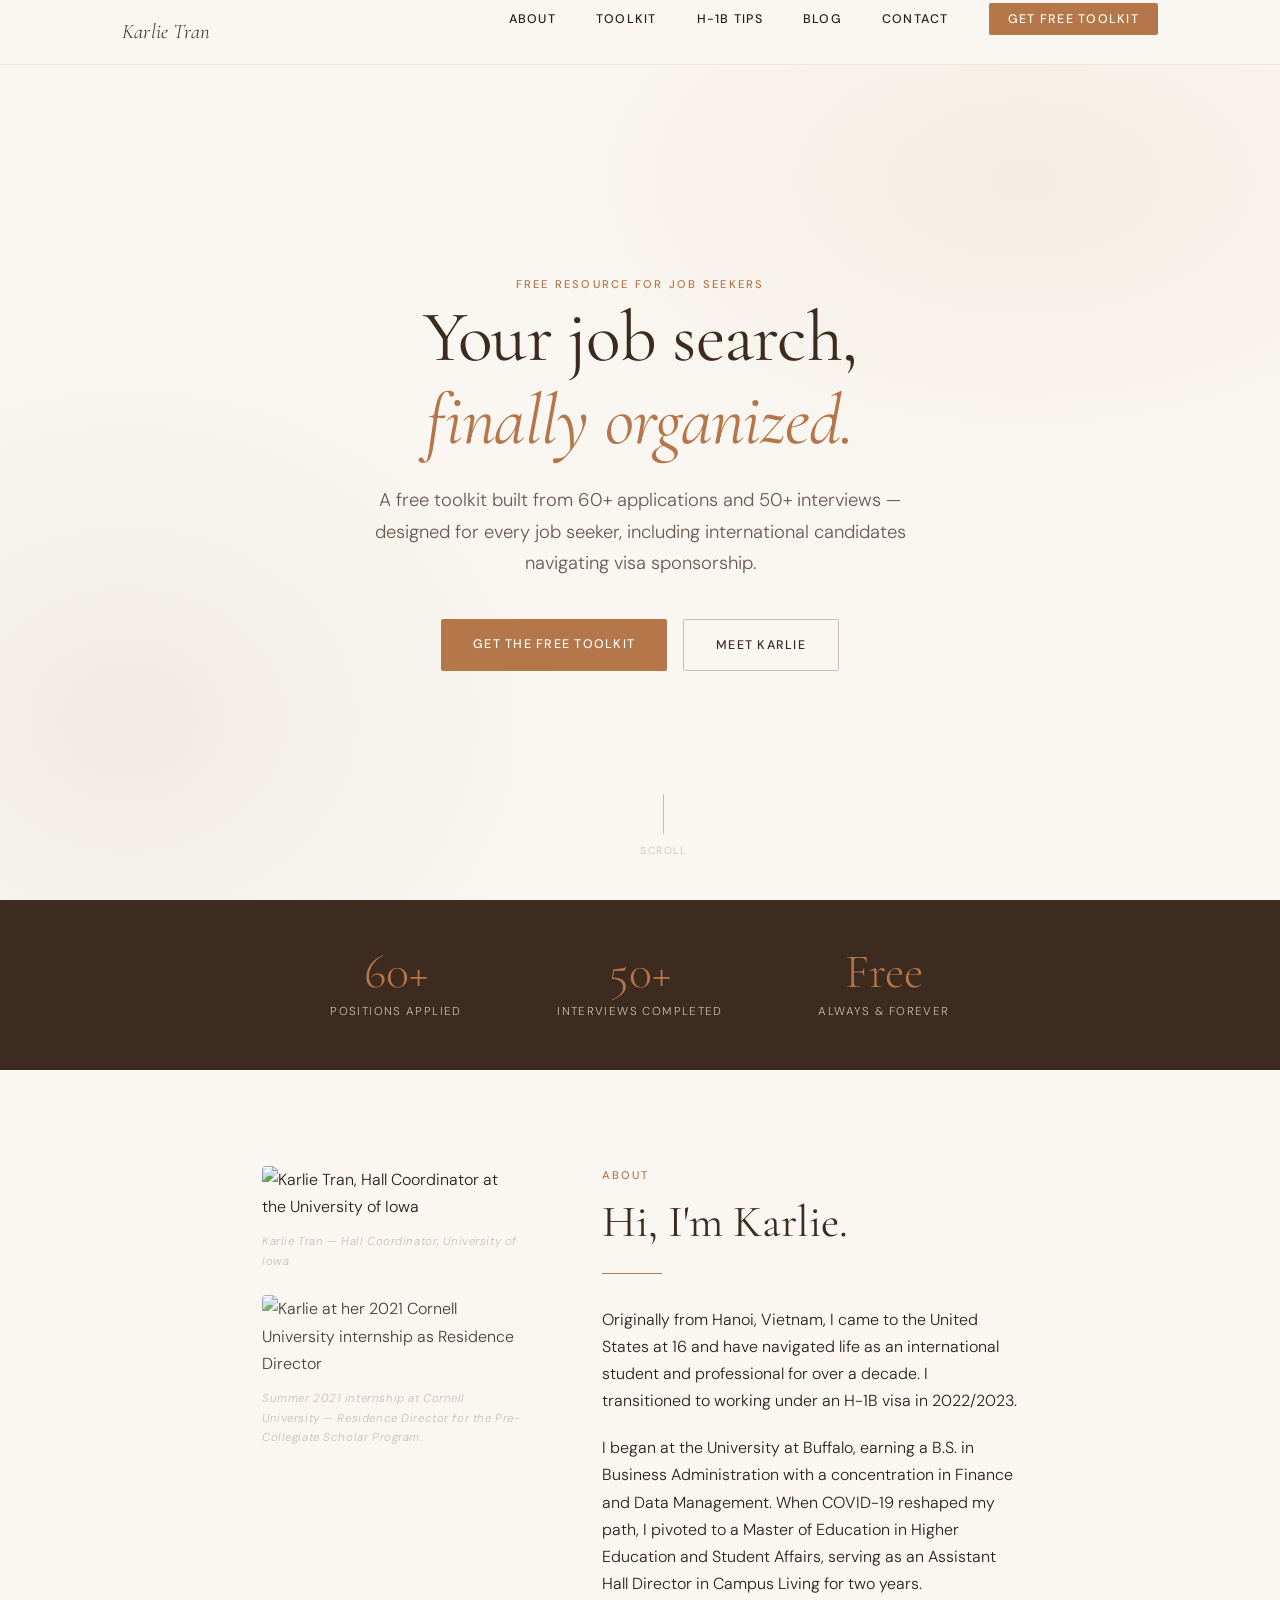
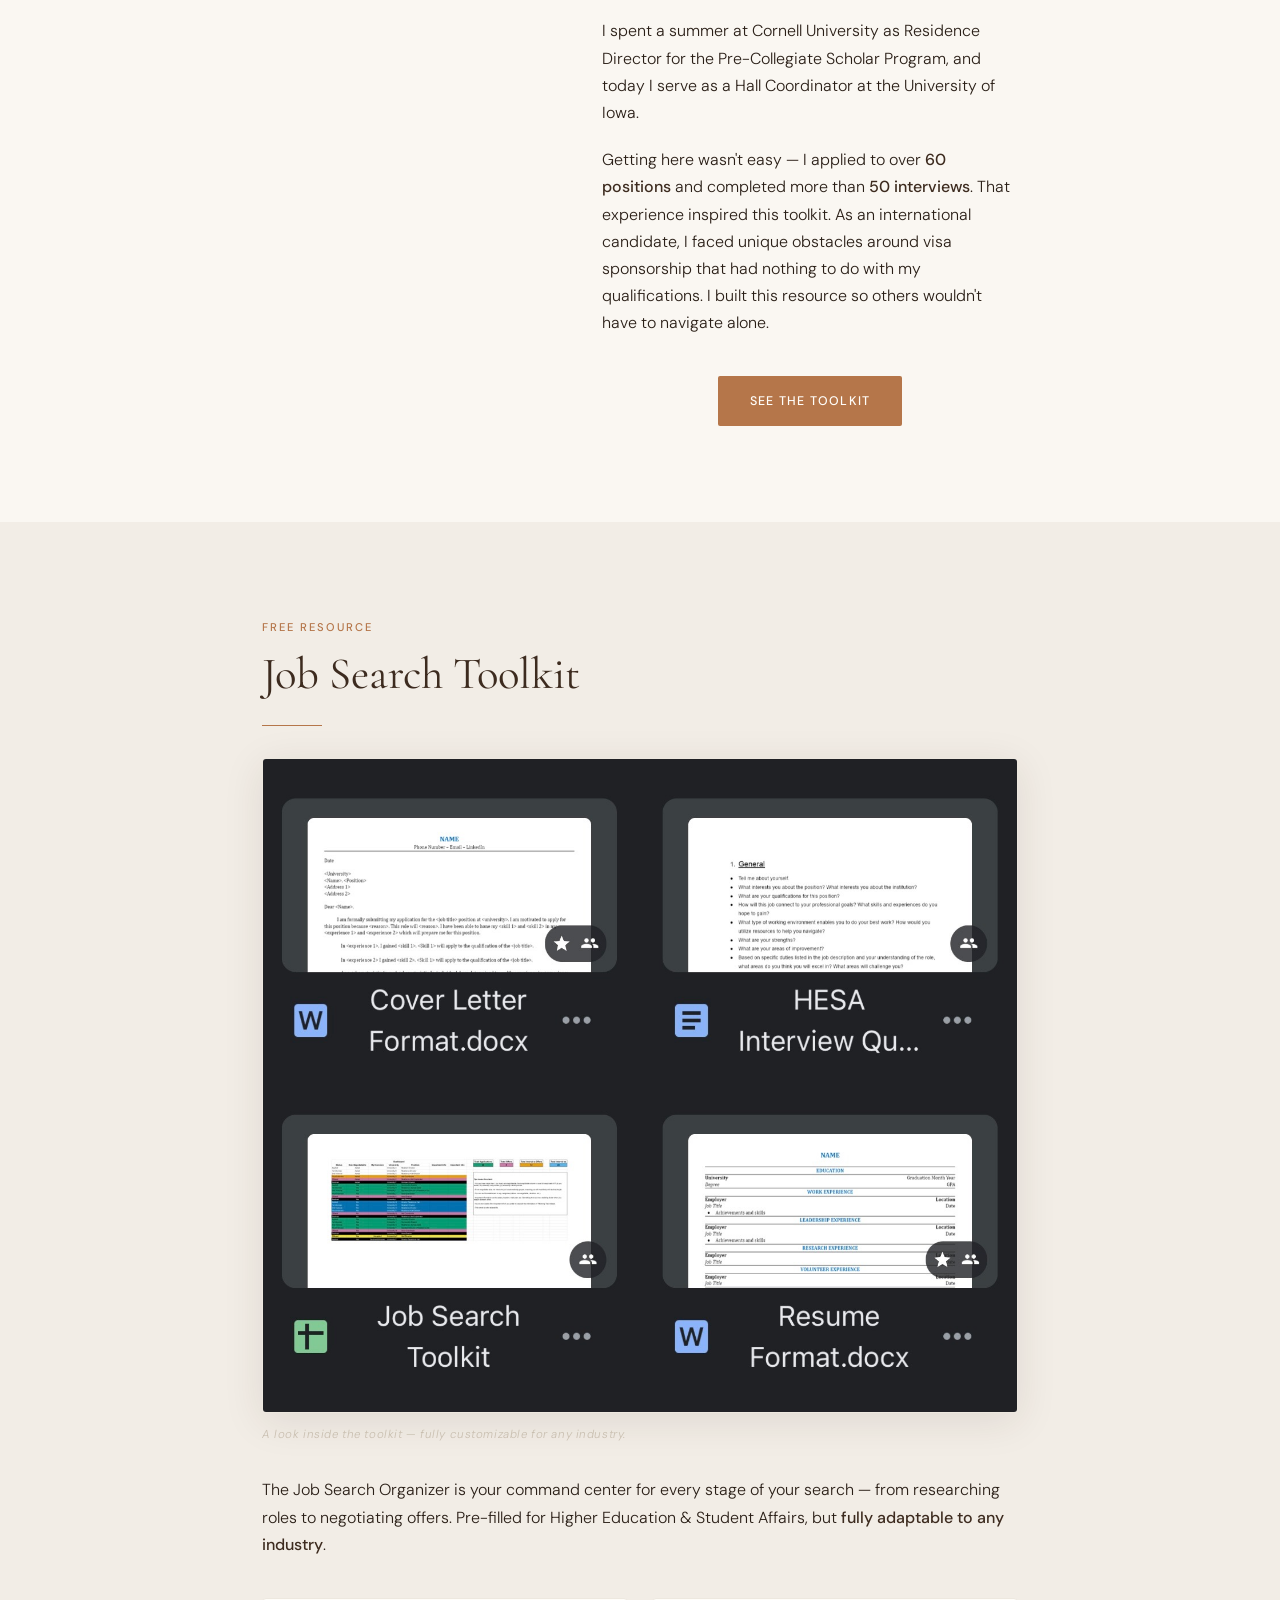
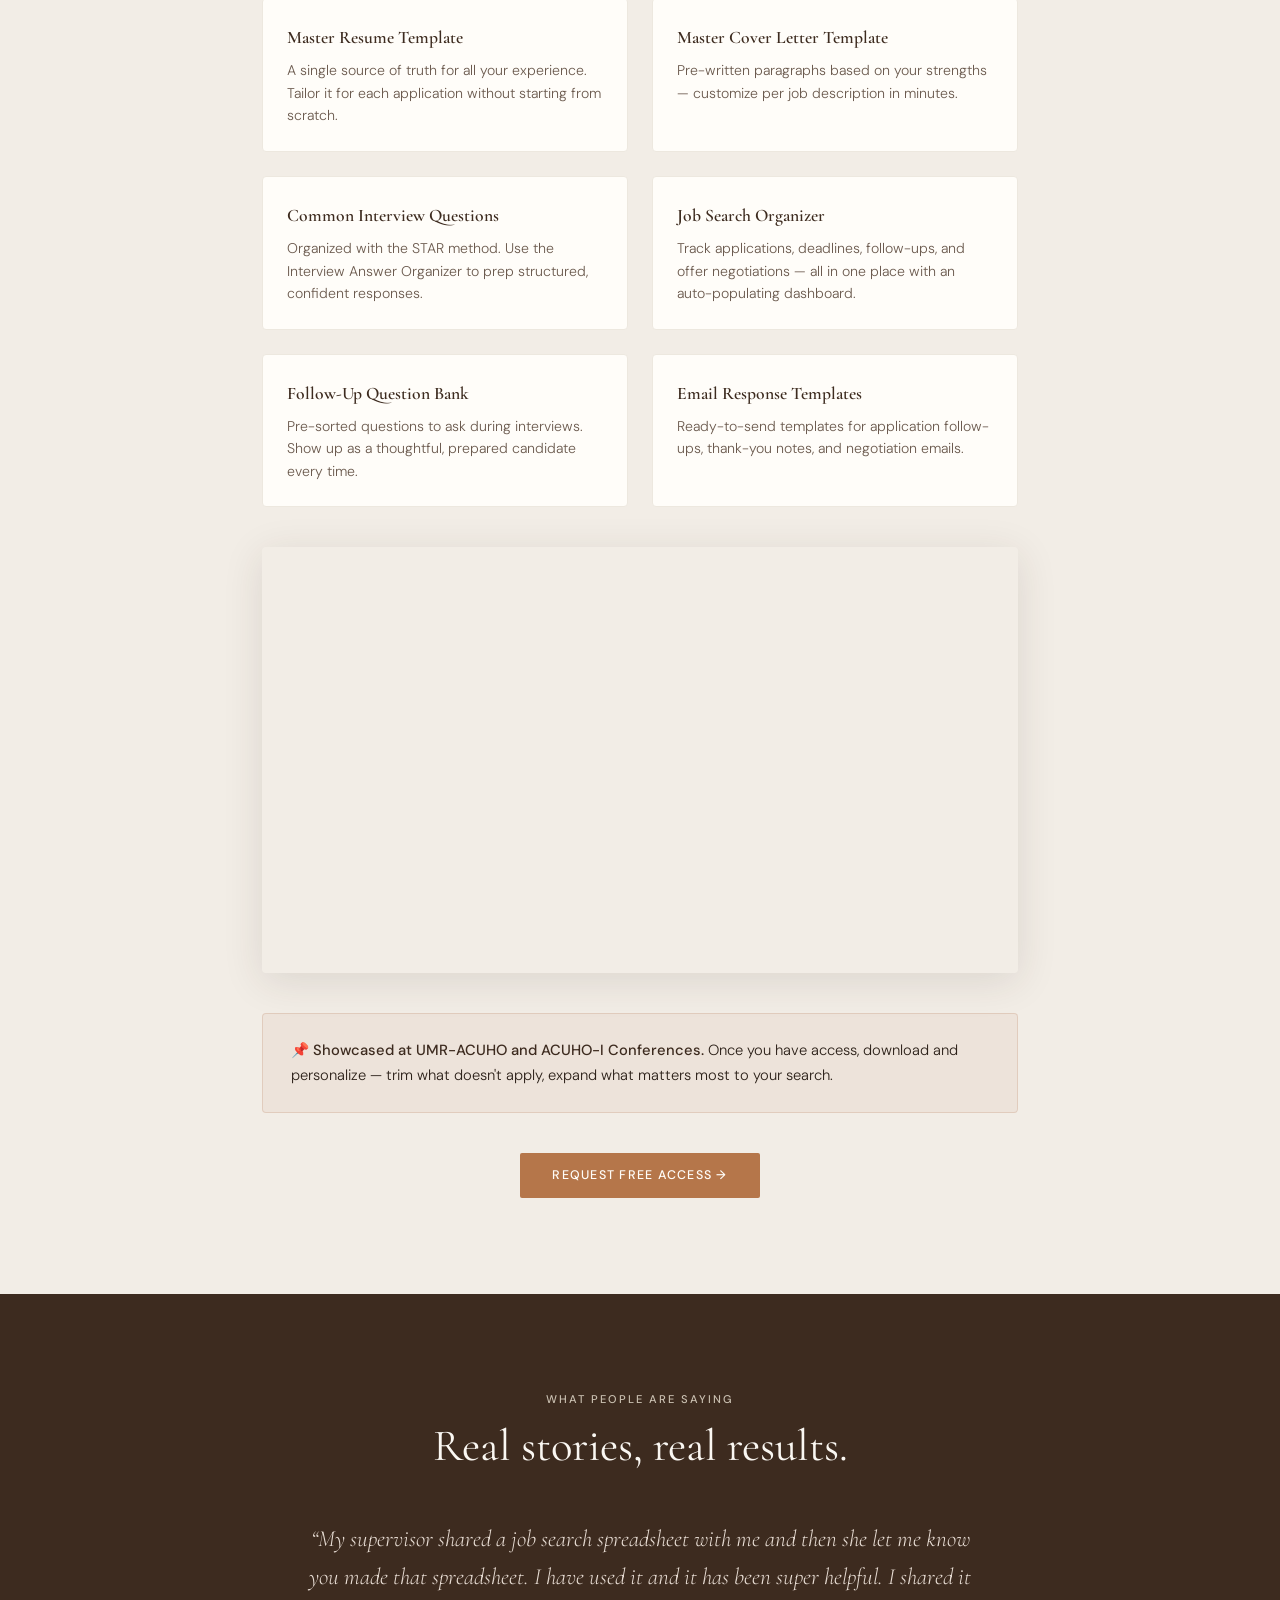
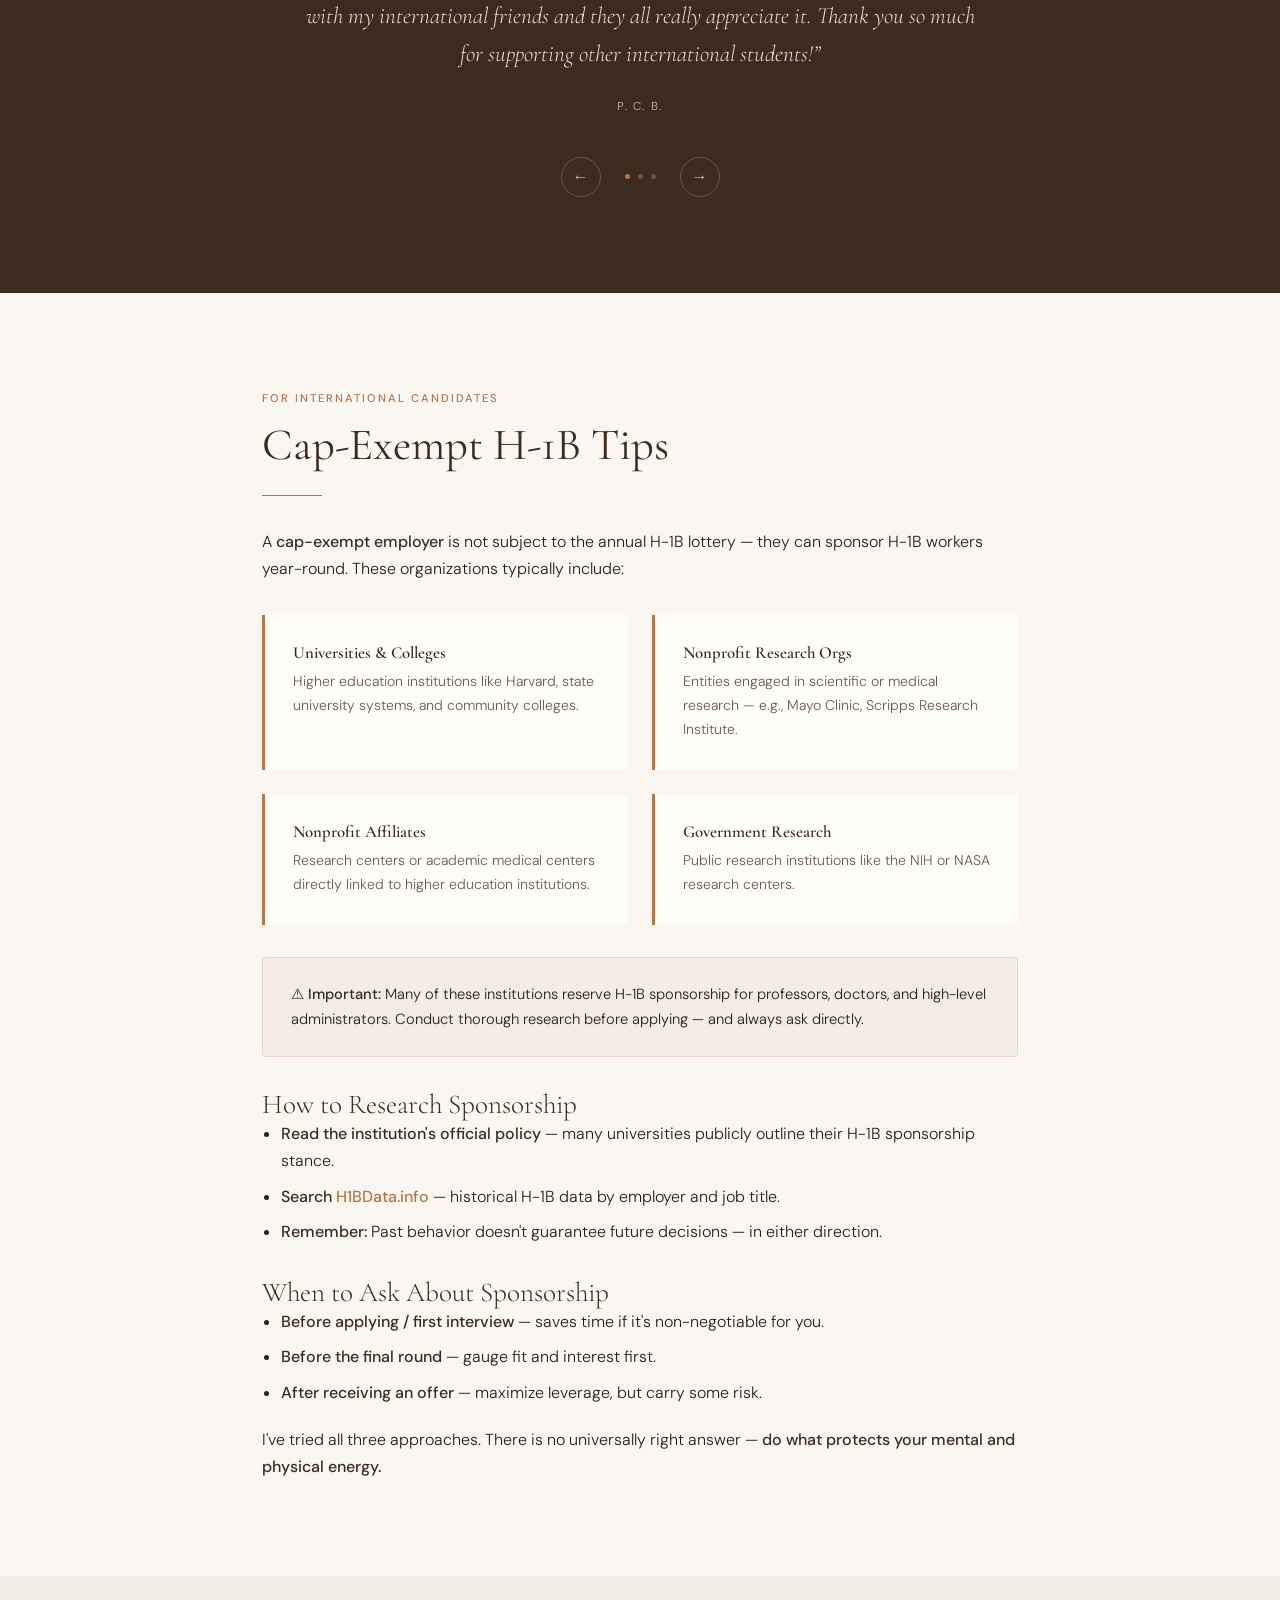
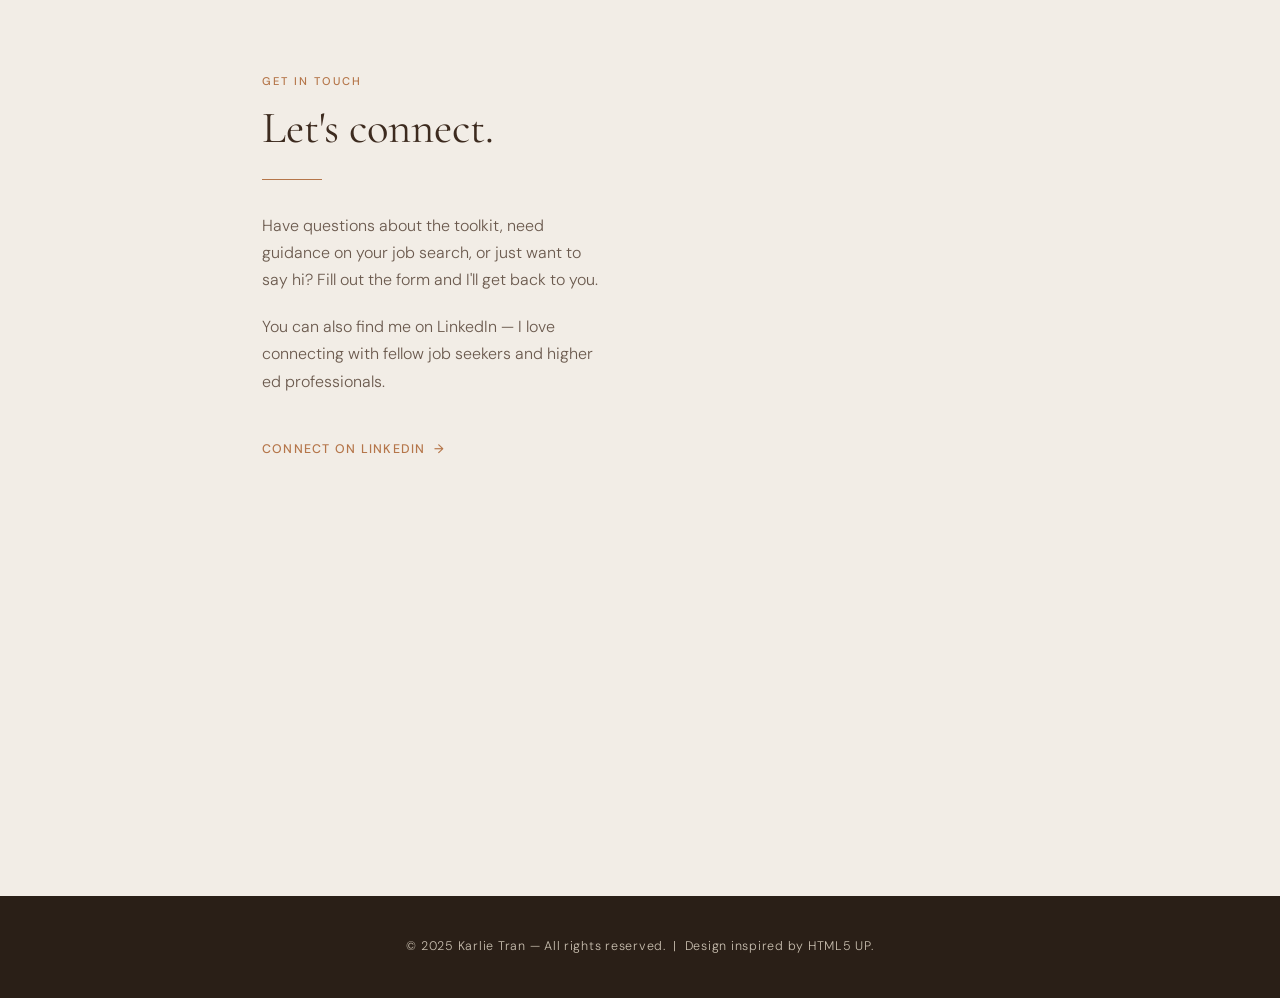
==== commit 96caf18e: "Add files via upload" ====
--- a/index.html
+++ b/index.html
@@ -9,11 +9,11 @@
   <meta name="description" content="A free job search toolkit created by Karlie Tran — Hall Coordinator at the University of Iowa. Includes resume templates, cover letter guides, interview prep, and H-1B visa tips for international job seekers." />
   <meta name="keywords" content="job search toolkit, free career resources, H-1B visa sponsorship, international job seeker, resume template, cover letter template, job application tracker, Karlie Tran" />
   <meta name="author" content="Karlie Tran" />
-  <link rel="canonical" href="https://karlietran.com/" />
+  <link rel="canonical" href="https://jobsearch-toolkit.com/" />
 
   <!-- Open Graph / Social Sharing -->
   <meta property="og:type" content="website" />
-  <meta property="og:url" content="https://karlietran.com/" />
+  <meta property="og:url" content="https://jobsearch-toolkit.com/" />
   <meta property="og:title" content="Free Job Search Toolkit by Karlie Tran" />
   <meta property="og:description" content="Stay organized, land your next role. A free toolkit with resume templates, interview prep, and H-1B tips — built from 60+ applications and 50+ interviews." />
   <meta property="og:image" content="images/karlie-portrait.png" />
@@ -27,7 +27,7 @@
     "name": "Karlie Tran",
     "jobTitle": "Hall Coordinator",
     "worksFor": { "@type": "Organization", "name": "University of Iowa" },
-    "url": "https://karlietran.com/",
+    "url": "https://jobsearch-toolkit.com/",
     "sameAs": ["https://www.linkedin.com/in/karlietran/"]
   }
   </script>
@@ -711,6 +711,7 @@
         <li><a href="#about">About</a></li>
         <li><a href="#toolkit">Toolkit</a></li>
         <li><a href="#h1b">H-1B Tips</a></li>
+        <li><a href="blog/">Blog</a></li>
         <li><a href="#contact">Contact</a></li>
         <li><a href="#toolkit" class="nav-cta">Get Free Toolkit</a></li>
       </ul>
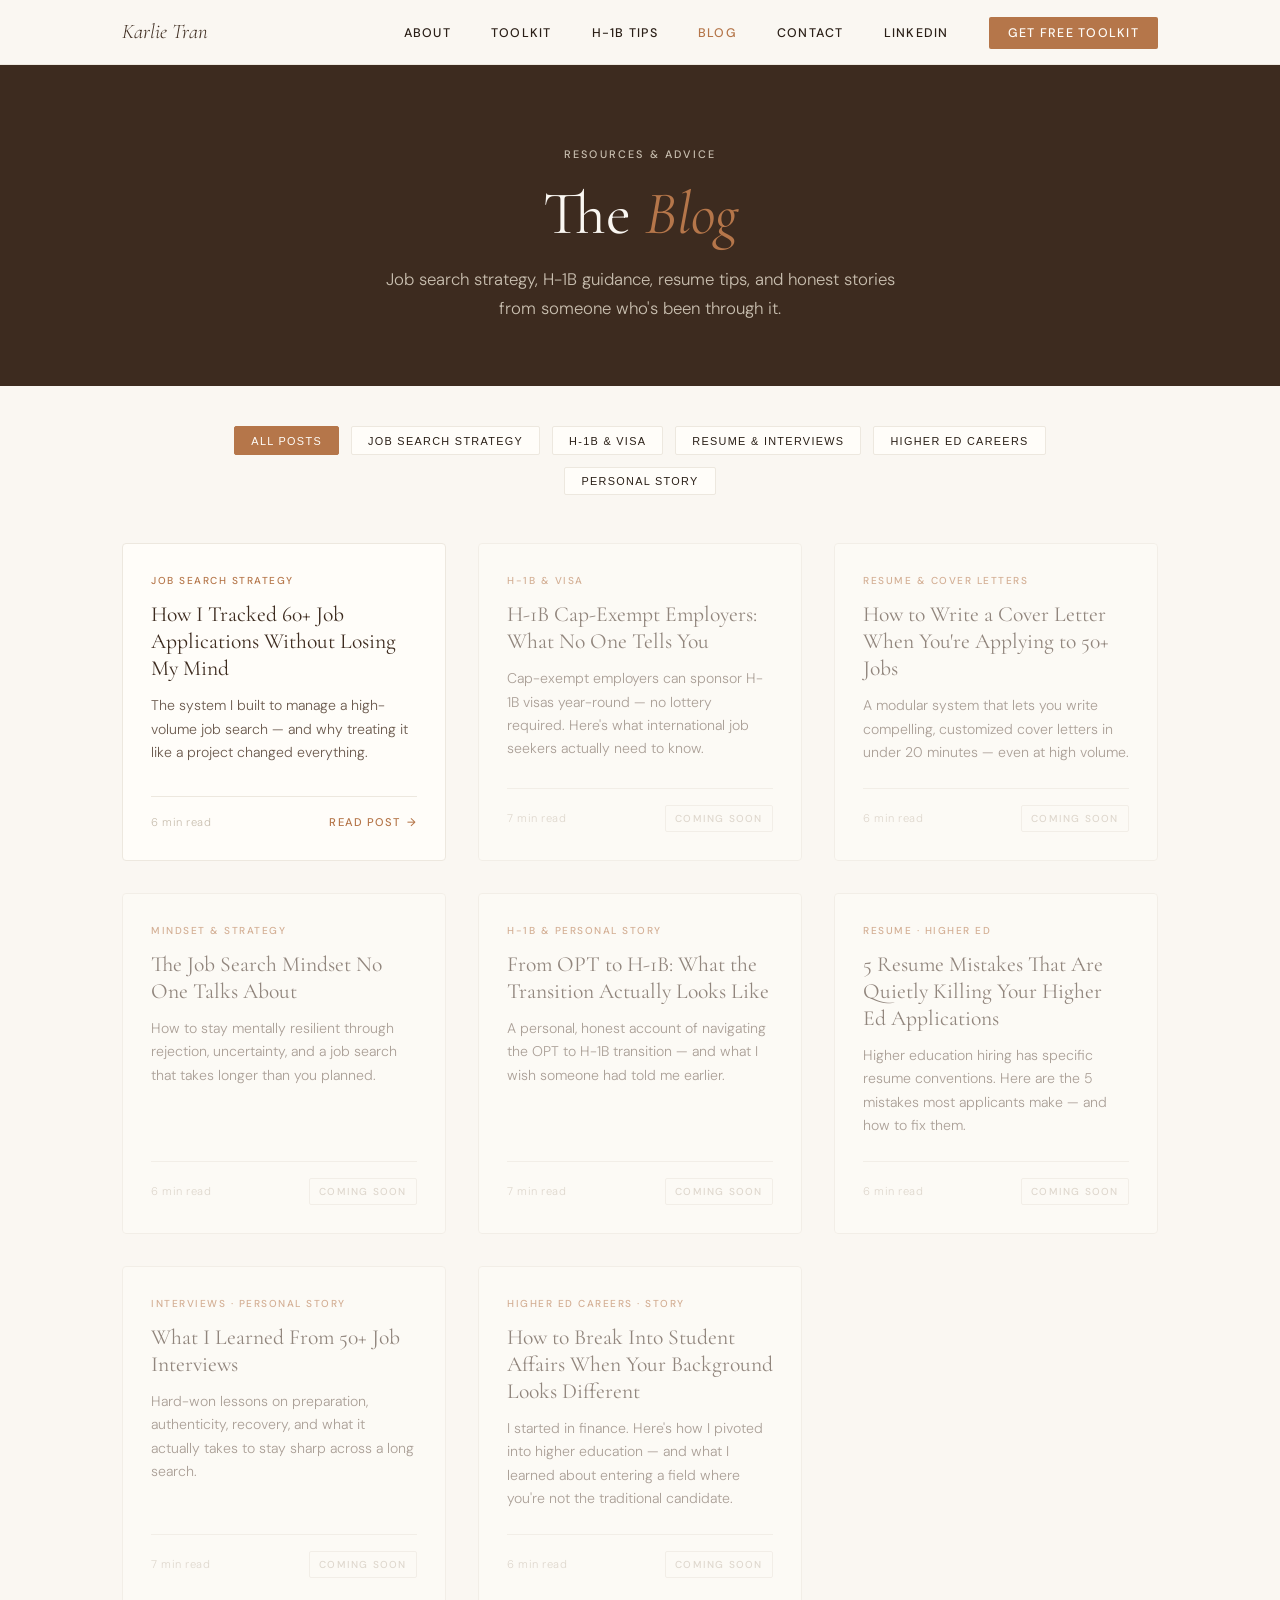
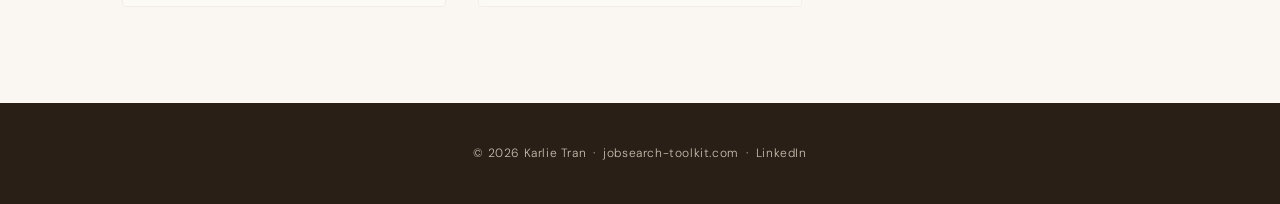
==== commit bfe86ce8: "Add files via upload" ====
--- a/index.html
+++ b/index.html
@@ -3,1060 +3,355 @@
 <head>
   <meta charset="utf-8" />
   <meta name="viewport" content="width=device-width, initial-scale=1" />
-
-  <!-- SEO Meta Tags -->
-  <title>Job Search Toolkit by Karlie Tran | Free Career Organization Resource</title>
-  <meta name="description" content="A free job search toolkit created by Karlie Tran — Hall Coordinator at the University of Iowa. Includes resume templates, cover letter guides, interview prep, and H-1B visa tips for international job seekers." />
-  <meta name="keywords" content="job search toolkit, free career resources, H-1B visa sponsorship, international job seeker, resume template, cover letter template, job application tracker, Karlie Tran" />
+  <title>Blog | Job Search Toolkit by Karlie Tran</title>
+  <meta name="description" content="Career advice, H-1B tips, resume guidance, and job search strategy from Karlie Tran — Hall Coordinator at the University of Iowa." />
   <meta name="author" content="Karlie Tran" />
-  <link rel="canonical" href="https://jobsearch-toolkit.com/" />
-
-  <!-- Open Graph / Social Sharing -->
+  <link rel="canonical" href="https://jobsearch-toolkit.com/blog/" />
   <meta property="og:type" content="website" />
-  <meta property="og:url" content="https://jobsearch-toolkit.com/" />
-  <meta property="og:title" content="Free Job Search Toolkit by Karlie Tran" />
-  <meta property="og:description" content="Stay organized, land your next role. A free toolkit with resume templates, interview prep, and H-1B tips — built from 60+ applications and 50+ interviews." />
-  <meta property="og:image" content="images/karlie-portrait.png" />
-  <meta name="twitter:card" content="summary_large_image" />
-
-  <!-- Structured Data -->
+  <meta property="og:url" content="https://jobsearch-toolkit.com/blog/" />
+  <meta property="og:title" content="Blog | Job Search Toolkit by Karlie Tran" />
+  <meta property="og:description" content="Career advice, H-1B tips, resume guidance, and job search strategy from Karlie Tran." />
+  <!-- LinkedIn profile association -->
+  <link rel="me" href="https://www.linkedin.com/in/karlietran/" />
+
+  <!-- Person schema for sitewide authorship -->
   <script type="application/ld+json">
   {
     "@context": "https://schema.org",
     "@type": "Person",
     "name": "Karlie Tran",
-    "jobTitle": "Hall Coordinator",
-    "worksFor": { "@type": "Organization", "name": "University of Iowa" },
-    "url": "https://jobsearch-toolkit.com/",
+    "url": "https://jobsearch-toolkit.com",
     "sameAs": ["https://www.linkedin.com/in/karlietran/"]
   }
   </script>
 
-  <!-- Preconnect for performance -->
   <link rel="preconnect" href="https://fonts.googleapis.com" />
   <link rel="preconnect" href="https://fonts.gstatic.com" crossorigin />
   <link href="https://fonts.googleapis.com/css2?family=Cormorant+Garamond:ital,wght@0,300;0,400;0,600;1,300;1,400&family=DM+Sans:wght@300;400;500&display=swap" rel="stylesheet" />
-
   <style>
-    /* =============================================
-       DESIGN TOKENS
-    ============================================= */
     :root {
-      --cream:     #faf7f2;
-      --warm-white:#fffdf9;
-      --sand:      #ede8df;
-      --taupe:     #c9bfb0;
-      --sienna:    #b5764a;
+      --cream: #faf7f2;
+      --sand: #ede8df;
+      --taupe: #c9bfb0;
+      --sienna: #b5764a;
       --sienna-dk: #8f5735;
-      --bark:      #3d2b1f;
-      --ink:       #2a1f17;
-      --mist:      #f2ede6;
-
+      --bark: #3d2b1f;
+      --ink: #2a1f17;
+      --mist: #f2ede6;
+      --warm-white: #fffdf9;
       --font-display: 'Cormorant Garamond', Georgia, serif;
-      --font-body:    'DM Sans', system-ui, sans-serif;
-
-      --radius: 4px;
-      --transition: 0.35s cubic-bezier(0.4, 0, 0.2, 1);
-      --max-w: 820px;
-    }
-
-    /* =============================================
-       RESET & BASE
-    ============================================= */
+      --font-body: 'DM Sans', system-ui, sans-serif;
+      --transition: 0.3s ease;
+    }
     *, *::before, *::after { box-sizing: border-box; margin: 0; padding: 0; }
-    html { scroll-behavior: smooth; font-size: 16px; }
-
-    body {
-      background: var(--cream);
-      color: var(--ink);
-      font-family: var(--font-body);
-      font-weight: 300;
-      line-height: 1.7;
-      min-height: 100vh;
-      overflow-x: hidden;
-    }
-
-    img { max-width: 100%; height: auto; display: block; }
+    html { font-size: 16px; scroll-behavior: smooth; }
+    body { background: var(--cream); color: var(--ink); font-family: var(--font-body); font-weight: 300; line-height: 1.7; }
     a { color: var(--sienna); text-decoration: none; }
     a:hover { text-decoration: underline; }
-
-    /* =============================================
-       TYPOGRAPHY
-    ============================================= */
-    h1, h2, h3, h4 {
+    strong { font-weight: 500; color: var(--bark); }
+
+    /* Nav */
+    nav {
+      position: sticky; top: 0;
+      background: rgba(250,247,242,0.94);
+      backdrop-filter: blur(10px);
+      border-bottom: 1px solid var(--sand);
+      z-index: 10;
+    }
+    .nav-inner {
+      display: flex; align-items: center; justify-content: space-between;
+      max-width: 1100px; margin: 0 auto; padding: 0 2rem; height: 64px;
+    }
+    .nav-logo { font-family: var(--font-display); font-style: italic; font-size: 1.3rem; color: var(--bark); }
+    .nav-links { display: flex; gap: 2.5rem; list-style: none; }
+    .nav-links a { font-size: 0.78rem; font-weight: 500; letter-spacing: 0.1em; text-transform: uppercase; color: var(--ink); transition: color var(--transition); }
+    .nav-links a:hover, .nav-links a.active { color: var(--sienna); text-decoration: none; }
+    .nav-cta { background: var(--sienna); color: var(--warm-white) !important; padding: 0.5rem 1.2rem; border-radius: 2px; }
+    .nav-cta:hover { background: var(--sienna-dk) !important; }
+    .nav-toggle { display: none; flex-direction: column; gap: 5px; cursor: pointer; background: none; border: none; padding: 4px; }
+    .nav-toggle span { display: block; width: 24px; height: 1.5px; background: var(--ink); }
+    @media (max-width: 768px) {
+      .nav-links { display: none; }
+      .nav-links.open { display: flex; flex-direction: column; position: fixed; top: 64px; left: 0; right: 0; background: var(--cream); border-bottom: 1px solid var(--sand); padding: 1.5rem 2rem; gap: 1.25rem; }
+      .nav-toggle { display: flex; }
+      .nav-cta-li { display: none; }
+    }
+
+    /* Page hero */
+    .page-hero {
+      background: var(--bark);
+      padding: 5rem 2rem 4rem;
+      text-align: center;
+    }
+    .page-hero .eyebrow {
+      font-size: 0.68rem; font-weight: 500; letter-spacing: 0.2em;
+      text-transform: uppercase; color: var(--taupe);
+      display: block; margin-bottom: 1rem;
+    }
+    .page-hero h1 {
       font-family: var(--font-display);
-      font-weight: 400;
-      line-height: 1.15;
-      color: var(--bark);
-    }
-    h1 { font-size: clamp(2.8rem, 6vw, 4.5rem); letter-spacing: -0.01em; }
-    h2 { font-size: clamp(1.9rem, 4vw, 2.8rem); }
-    h3 { font-size: clamp(1.3rem, 2.5vw, 1.7rem); font-weight: 300; }
-
-    .eyebrow {
-      font-family: var(--font-body);
-      font-size: 0.7rem;
-      font-weight: 500;
-      letter-spacing: 0.18em;
-      text-transform: uppercase;
-      color: var(--sienna);
-      display: block;
-      margin-bottom: 0.75rem;
-    }
-
-    p { margin-bottom: 1.25rem; }
-    p:last-child { margin-bottom: 0; }
-
-    ul {
-      padding-left: 1.2rem;
-      margin-bottom: 1.25rem;
-    }
-    ul li { margin-bottom: 0.5rem; }
-
-    strong { font-weight: 500; color: var(--bark); }
-
-    /* =============================================
-       LAYOUT UTILITIES
-    ============================================= */
-    .container {
-      max-width: var(--max-w);
-      margin: 0 auto;
+      font-size: clamp(2.5rem, 5vw, 3.8rem);
+      font-weight: 400; color: var(--cream); line-height: 1.15;
+      margin-bottom: 1rem;
+    }
+    .page-hero h1 em { font-style: italic; color: var(--sienna); }
+    .page-hero p { color: var(--taupe); font-size: 1.05rem; max-width: 520px; margin: 0 auto; }
+
+    /* Filter tags */
+    .filter-bar {
+      display: flex; gap: 0.75rem; flex-wrap: wrap;
+      justify-content: center;
+      padding: 2.5rem 2rem 0;
+      max-width: 900px; margin: 0 auto;
+    }
+    .filter-tag {
+      font-size: 0.68rem; font-weight: 500; letter-spacing: 0.12em;
+      text-transform: uppercase; padding: 0.45rem 1rem;
+      border: 1px solid var(--sand); border-radius: 2px;
+      color: var(--ink); cursor: pointer; background: var(--warm-white);
+      transition: all var(--transition);
+    }
+    .filter-tag:hover, .filter-tag.active {
+      background: var(--sienna); color: var(--warm-white);
+      border-color: var(--sienna);
+    }
+
+    /* Blog grid */
+    .blog-grid {
+      display: grid;
+      grid-template-columns: repeat(auto-fill, minmax(300px, 1fr));
+      gap: 2rem;
+      max-width: 1100px; margin: 3rem auto 6rem;
       padding: 0 2rem;
     }
-    .container--wide {
-      max-width: 1100px;
-      margin: 0 auto;
-      padding: 0 2rem;
-    }
-
-    .section {
-      padding: 6rem 0;
-    }
-    .section--alt {
-      background: var(--mist);
-    }
-
-    .divider {
-      width: 60px;
-      height: 1px;
-      background: var(--sienna);
-      margin: 1.5rem 0 2rem;
-    }
-
-    /* =============================================
-       NAV
-    ============================================= */
-    #nav {
-      position: fixed;
-      top: 0; left: 0; right: 0;
-      z-index: 100;
-      background: rgba(250, 247, 242, 0.92);
-      backdrop-filter: blur(12px);
-      border-bottom: 1px solid var(--sand);
-      transition: box-shadow var(--transition);
-    }
-    #nav.scrolled {
-      box-shadow: 0 2px 24px rgba(61,43,31,0.08);
-    }
-    .nav-inner {
-      display: flex;
-      align-items: center;
-      justify-content: space-between;
-      max-width: 1100px;
-      margin: 0 auto;
-      padding: 0 2rem;
-      height: 64px;
-    }
-    .nav-logo {
-      font-family: var(--font-display);
-      font-size: 1.3rem;
-      font-style: italic;
-      color: var(--bark);
-      letter-spacing: 0.01em;
-    }
-    .nav-links {
-      display: flex;
-      gap: 2.5rem;
-      list-style: none;
-    }
-    .nav-links a {
-      font-size: 0.78rem;
-      font-weight: 500;
-      letter-spacing: 0.1em;
-      text-transform: uppercase;
-      color: var(--ink);
-      transition: color var(--transition);
-    }
-    .nav-links a:hover { color: var(--sienna); text-decoration: none; }
-
-    .nav-cta {
-      background: var(--sienna);
-      color: var(--warm-white) !important;
-      padding: 0.5rem 1.2rem;
-      border-radius: 2px;
-      transition: background var(--transition) !important;
-    }
-    .nav-cta:hover { background: var(--sienna-dk) !important; color: var(--warm-white) !important; }
-
-    /* Hamburger */
-    .nav-toggle {
-      display: none;
-      flex-direction: column;
-      gap: 5px;
-      cursor: pointer;
-      background: none;
-      border: none;
-      padding: 4px;
-    }
-    .nav-toggle span {
-      display: block;
-      width: 24px;
-      height: 1.5px;
-      background: var(--ink);
-      transition: var(--transition);
-    }
-
-    /* =============================================
-       HERO
-    ============================================= */
-    #hero {
-      min-height: 100svh;
-      display: grid;
-      place-items: center;
-      padding: 120px 2rem 80px;
-      background: var(--cream);
-      position: relative;
-      overflow: hidden;
-    }
-    #hero::before {
-      content: '';
-      position: absolute;
-      inset: 0;
-      background:
-        radial-gradient(ellipse 60% 50% at 80% 20%, rgba(181,118,74,0.08) 0%, transparent 70%),
-        radial-gradient(ellipse 50% 60% at 10% 80%, rgba(201,191,176,0.2) 0%, transparent 70%);
-      pointer-events: none;
-    }
-    .hero-inner {
-      max-width: var(--max-w);
-      width: 100%;
-      text-align: center;
-    }
-    .hero-kicker {
-      font-size: 0.7rem;
-      font-weight: 500;
-      letter-spacing: 0.2em;
-      text-transform: uppercase;
-      color: var(--sienna);
-      margin-bottom: 1.5rem;
-      opacity: 0;
-      animation: fadeUp 0.8s 0.1s forwards;
-    }
-    .hero-headline {
-      opacity: 0;
-      animation: fadeUp 0.8s 0.25s forwards;
-      margin-bottom: 1.5rem;
-    }
-    .hero-headline em {
-      font-style: italic;
-      color: var(--sienna);
-    }
-    .hero-sub {
-      font-size: 1.15rem;
-      color: #6b5a4e;
-      max-width: 560px;
-      margin: 0 auto 2.5rem;
-      font-weight: 300;
-      opacity: 0;
-      animation: fadeUp 0.8s 0.4s forwards;
-    }
-    .hero-actions {
-      display: flex;
-      gap: 1rem;
-      justify-content: center;
-      flex-wrap: wrap;
-      opacity: 0;
-      animation: fadeUp 0.8s 0.55s forwards;
-    }
-    .hero-scroll {
-      position: absolute;
-      bottom: 2.5rem;
-      left: 50%;
-      transform: translateX(-50%);
-      display: flex;
-      flex-direction: column;
-      align-items: center;
-      gap: 0.5rem;
-      font-size: 0.65rem;
-      letter-spacing: 0.15em;
-      text-transform: uppercase;
-      color: var(--taupe);
-      animation: fadeUp 1s 1.2s both;
-    }
-    .hero-scroll-line {
-      width: 1px;
-      height: 40px;
-      background: var(--taupe);
-      animation: scrollLine 2s 1.5s infinite;
-    }
-
-    /* =============================================
-       BUTTONS
-    ============================================= */
-    .btn {
-      display: inline-block;
-      font-family: var(--font-body);
-      font-size: 0.78rem;
-      font-weight: 500;
-      letter-spacing: 0.1em;
-      text-transform: uppercase;
-      padding: 0.9rem 2rem;
-      border-radius: 2px;
-      cursor: pointer;
-      transition: all var(--transition);
-      border: none;
-      text-decoration: none !important;
-    }
-    .btn-primary {
-      background: var(--sienna);
-      color: var(--warm-white);
-    }
-    .btn-primary:hover {
-      background: var(--sienna-dk);
-      transform: translateY(-1px);
-      box-shadow: 0 6px 20px rgba(143,87,53,0.25);
-    }
-    .btn-outline {
-      background: transparent;
-      color: var(--bark);
-      border: 1px solid var(--taupe);
-    }
-    .btn-outline:hover {
-      border-color: var(--sienna);
-      color: var(--sienna);
-      transform: translateY(-1px);
-    }
-    .btn-center { text-align: center; margin-top: 2.5rem; }
-
-    /* =============================================
-       STATS STRIP
-    ============================================= */
-    .stats-strip {
-      background: var(--bark);
-      color: var(--cream);
-      padding: 3rem 2rem;
-    }
-    .stats-inner {
-      display: grid;
-      grid-template-columns: repeat(3, 1fr);
-      gap: 2rem;
-      max-width: 700px;
-      margin: 0 auto;
-      text-align: center;
-    }
-    .stat-num {
-      font-family: var(--font-display);
-      font-size: 3rem;
-      font-weight: 300;
-      color: var(--sienna);
-      line-height: 1;
-      margin-bottom: 0.4rem;
-    }
-    .stat-label {
-      font-size: 0.72rem;
-      letter-spacing: 0.12em;
-      text-transform: uppercase;
-      color: var(--taupe);
-    }
-
-    /* =============================================
-       ABOUT SECTION
-    ============================================= */
-    .about-grid {
-      display: grid;
-      grid-template-columns: 1fr 1.6fr;
-      gap: 5rem;
-      align-items: start;
-    }
-    .about-image-wrap {
-      position: sticky;
-      top: 90px;
-    }
-    .about-portrait {
-      width: 100%;
-      border-radius: var(--radius);
-      filter: saturate(0.9) contrast(1.02);
-    }
-    .about-img-caption {
-      font-size: 0.72rem;
-      color: var(--taupe);
-      margin-top: 0.75rem;
-      letter-spacing: 0.05em;
-      font-style: italic;
-    }
-    .cornell-img {
-      margin-top: 1.5rem;
-      width: 100%;
-      border-radius: var(--radius);
-      opacity: 0.85;
-    }
-
-    /* =============================================
-       TOOLKIT SECTION
-    ============================================= */
-    .toolkit-screenshot {
-      width: 100%;
-      border-radius: var(--radius);
-      border: 1px solid var(--sand);
-      box-shadow: 0 8px 40px rgba(61,43,31,0.1);
-      margin-bottom: 0.75rem;
-    }
-    .toolkit-items {
-      display: grid;
-      grid-template-columns: 1fr 1fr;
-      gap: 1.5rem;
-      margin: 2.5rem 0;
-    }
-    .toolkit-item {
-      padding: 1.5rem;
+
+    /* Post card */
+    .post-card {
       background: var(--warm-white);
       border: 1px solid var(--sand);
-      border-radius: var(--radius);
-      transition: box-shadow var(--transition), transform var(--transition);
-    }
-    .toolkit-item:hover {
-      box-shadow: 0 6px 24px rgba(61,43,31,0.09);
-      transform: translateY(-2px);
-    }
-    .toolkit-item-title {
+      border-radius: 4px;
+      overflow: hidden;
+      transition: transform var(--transition), box-shadow var(--transition);
+      display: flex; flex-direction: column;
+    }
+    .post-card:hover {
+      transform: translateY(-4px);
+      box-shadow: 0 12px 40px rgba(61,43,31,0.1);
+    }
+    .post-card-body { padding: 1.75rem; flex: 1; display: flex; flex-direction: column; }
+    .post-tag {
+      font-size: 0.63rem; font-weight: 500; letter-spacing: 0.15em;
+      text-transform: uppercase; color: var(--sienna);
+      margin-bottom: 0.75rem; display: block;
+    }
+    .post-card h2 {
       font-family: var(--font-display);
-      font-size: 1.1rem;
-      font-weight: 600;
-      color: var(--bark);
-      margin-bottom: 0.4rem;
-    }
-    .toolkit-item p {
-      font-size: 0.88rem;
-      color: #6b5a4e;
-      margin: 0;
-      line-height: 1.6;
-    }
-
-    /* Video */
-    .video-wrap {
-      position: relative;
-      padding-bottom: 56.25%;
-      height: 0;
-      overflow: hidden;
-      border-radius: var(--radius);
-      box-shadow: 0 8px 40px rgba(61,43,31,0.12);
-      margin: 2.5rem 0;
-    }
-    .video-wrap iframe {
-      position: absolute;
-      top: 0; left: 0;
-      width: 100%; height: 100%;
-      border: none;
-    }
-
-    /* Google Form toggle */
-    .form-reveal {
-      margin-top: 2.5rem;
-    }
-    .form-reveal iframe {
-      width: 100%;
-      height: 760px;
-      border: none;
-      border-radius: var(--radius);
-      margin-top: 1.5rem;
-      display: none;
-    }
-    .form-reveal iframe.open { display: block; }
-
-    /* =============================================
-       H1B SECTION
-    ============================================= */
-    .h1b-cards {
-      display: grid;
-      grid-template-columns: 1fr 1fr;
-      gap: 1.5rem;
-      margin: 2rem 0;
-    }
-    .h1b-card {
-      padding: 1.75rem;
-      border-left: 3px solid var(--sienna);
-      background: var(--warm-white);
-      border-radius: 0 var(--radius) var(--radius) 0;
-    }
-    .h1b-card h4 {
-      font-family: var(--font-display);
-      font-size: 1.05rem;
-      font-weight: 600;
-      margin-bottom: 0.5rem;
-    }
-    .h1b-card p {
-      font-size: 0.88rem;
-      color: #6b5a4e;
-      margin: 0;
-    }
-
-    .tip-box {
-      background: rgba(181,118,74,0.08);
-      border: 1px solid rgba(181,118,74,0.2);
-      border-radius: var(--radius);
-      padding: 1.5rem 1.75rem;
-      margin: 2rem 0;
-    }
-    .tip-box p { font-size: 0.92rem; margin: 0; }
-
-    /* =============================================
-       TESTIMONIALS
-    ============================================= */
-    #testimonials {
-      background: var(--bark);
-      padding: 6rem 2rem;
-      color: var(--cream);
-    }
-    .testimonials-header {
-      text-align: center;
-      margin-bottom: 3rem;
-    }
-    .testimonials-header .eyebrow { color: var(--taupe); }
-    .testimonials-header h2 { color: var(--cream); }
-
-    .testimonial-track {
-      position: relative;
-      max-width: 680px;
-      margin: 0 auto;
-    }
-    .testimonial-card {
-      display: none;
-      text-align: center;
-      animation: fadeIn 0.4s ease;
-    }
-    .testimonial-card.active { display: block; }
-    .testimonial-quote {
-      font-family: var(--font-display);
-      font-size: clamp(1.15rem, 2.5vw, 1.45rem);
-      font-weight: 300;
-      font-style: italic;
-      line-height: 1.65;
-      color: #e8ddd4;
+      font-size: 1.35rem; font-weight: 400;
+      color: var(--bark); line-height: 1.25;
+      margin-bottom: 0.75rem;
+    }
+    .post-card p {
+      font-size: 0.88rem; color: #6b5a4e;
+      line-height: 1.65; flex: 1;
       margin-bottom: 1.5rem;
     }
-    .testimonial-quote::before { content: '\201C'; }
-    .testimonial-quote::after  { content: '\201D'; }
-    .testimonial-author {
-      font-size: 0.72rem;
-      letter-spacing: 0.14em;
-      text-transform: uppercase;
-      color: var(--taupe);
-    }
-
-    .testimonial-nav {
-      display: flex;
-      justify-content: center;
-      align-items: center;
-      gap: 1.5rem;
-      margin-top: 2.5rem;
-    }
-    .t-btn {
-      width: 40px; height: 40px;
-      border-radius: 50%;
-      border: 1px solid rgba(201,191,176,0.3);
-      background: transparent;
-      color: var(--taupe);
-      font-size: 1rem;
-      cursor: pointer;
-      display: flex; align-items: center; justify-content: center;
-      transition: all var(--transition);
-    }
-    .t-btn:hover {
-      border-color: var(--sienna);
-      color: var(--sienna);
-    }
-    .t-dots {
-      display: flex;
-      gap: 8px;
-    }
-    .t-dot {
-      width: 5px; height: 5px;
-      border-radius: 50%;
-      background: rgba(201,191,176,0.3);
-      transition: background var(--transition);
-      cursor: pointer;
-    }
-    .t-dot.active { background: var(--sienna); }
-
-    /* =============================================
-       CONTACT SECTION
-    ============================================= */
-    .contact-grid {
-      display: grid;
-      grid-template-columns: 1fr 1fr;
-      gap: 5rem;
-      align-items: start;
-    }
-    .contact-info h2 { margin-bottom: 0.5rem; }
-    .contact-info p { color: #6b5a4e; }
-    .contact-link {
-      display: inline-flex;
-      align-items: center;
-      gap: 0.5rem;
-      font-size: 0.78rem;
-      font-weight: 500;
-      letter-spacing: 0.1em;
-      text-transform: uppercase;
-      color: var(--sienna);
-      margin-top: 1.5rem;
-    }
-    .contact-link::after {
-      content: '→';
-      transition: transform var(--transition);
-    }
-    .contact-link:hover::after { transform: translateX(4px); }
-    .contact-link:hover { text-decoration: none; }
-
-    .contact-form iframe {
-      width: 100%;
-      height: 720px;
-      border: none;
-      border-radius: var(--radius);
-    }
-
-    /* =============================================
-       FOOTER
-    ============================================= */
-    footer {
-      background: var(--ink);
-      color: var(--taupe);
-      text-align: center;
-      padding: 2.5rem;
-      font-size: 0.78rem;
-      letter-spacing: 0.06em;
-    }
+    .post-card-footer {
+      display: flex; align-items: center; justify-content: space-between;
+      padding-top: 1rem;
+      border-top: 1px solid var(--sand);
+      margin-top: auto;
+    }
+    .post-meta { font-size: 0.7rem; color: var(--taupe); letter-spacing: 0.05em; }
+    .read-link {
+      font-size: 0.7rem; font-weight: 500; letter-spacing: 0.1em;
+      text-transform: uppercase; color: var(--sienna);
+      transition: gap var(--transition);
+      display: inline-flex; align-items: center; gap: 0.4rem;
+    }
+    .read-link::after { content: '→'; transition: transform var(--transition); }
+    .read-link:hover::after { transform: translateX(4px); }
+    .read-link:hover { text-decoration: none; }
+
+    /* Coming soon cards */
+    .post-card--soon {
+      opacity: 0.55;
+      pointer-events: none;
+    }
+    .coming-soon-badge {
+      font-size: 0.63rem; font-weight: 500; letter-spacing: 0.12em;
+      text-transform: uppercase; color: var(--taupe);
+      border: 1px solid var(--sand);
+      padding: 0.25rem 0.6rem; border-radius: 2px;
+    }
+
+    /* Footer */
+    footer { background: var(--ink); color: var(--taupe); text-align: center; padding: 2.5rem; font-size: 0.75rem; letter-spacing: 0.05em; }
     footer a { color: var(--taupe); }
     footer a:hover { color: var(--cream); }
-
-    /* =============================================
-       ANIMATIONS
-    ============================================= */
-    @keyframes fadeUp {
-      from { opacity: 0; transform: translateY(20px); }
-      to   { opacity: 1; transform: translateY(0); }
-    }
-    @keyframes fadeIn {
-      from { opacity: 0; }
-      to   { opacity: 1; }
-    }
-    @keyframes scrollLine {
-      0%   { transform: scaleY(0); transform-origin: top; }
-      50%  { transform: scaleY(1); transform-origin: top; }
-      51%  { transform: scaleY(1); transform-origin: bottom; }
-      100% { transform: scaleY(0); transform-origin: bottom; }
-    }
-
-    .reveal {
-      opacity: 0;
-      transform: translateY(28px);
-      transition: opacity 0.65s ease, transform 0.65s ease;
-    }
-    .reveal.visible {
-      opacity: 1;
-      transform: none;
-    }
-
-    /* =============================================
-       RESPONSIVE
-    ============================================= */
-    @media (max-width: 768px) {
-      .nav-links { display: none; }
-      .nav-links.open {
-        display: flex;
-        flex-direction: column;
-        position: fixed;
-        top: 64px; left: 0; right: 0;
-        background: var(--cream);
-        border-bottom: 1px solid var(--sand);
-        padding: 1.5rem 2rem;
-        gap: 1.25rem;
-      }
-      .nav-toggle { display: flex; }
-      .nav-cta { display: none; }
-
-      .about-grid { grid-template-columns: 1fr; gap: 3rem; }
-      .about-image-wrap { position: static; }
-      .toolkit-items { grid-template-columns: 1fr; }
-      .h1b-cards { grid-template-columns: 1fr; }
-      .contact-grid { grid-template-columns: 1fr; gap: 3rem; }
-      .stats-inner { grid-template-columns: 1fr; gap: 1.5rem; }
-
-      .section { padding: 4rem 0; }
-    }
-
-    @media (max-width: 480px) {
-      .hero-actions { flex-direction: column; align-items: center; }
-    }
   </style>
 </head>
 <body>
 
-  <!-- ========================
-       NAVIGATION
-  ========================= -->
-  <nav id="nav" role="navigation" aria-label="Main navigation">
+  <nav>
     <div class="nav-inner">
-      <a href="#hero" class="nav-logo" aria-label="Karlie Tran home">Karlie Tran</a>
+      <a href="https://jobsearch-toolkit.com" class="nav-logo">Karlie Tran</a>
       <ul class="nav-links" id="nav-links">
-        <li><a href="#about">About</a></li>
-        <li><a href="#toolkit">Toolkit</a></li>
-        <li><a href="#h1b">H-1B Tips</a></li>
-        <li><a href="blog/">Blog</a></li>
-        <li><a href="#contact">Contact</a></li>
-        <li><a href="#toolkit" class="nav-cta">Get Free Toolkit</a></li>
+        <li><a href="https://jobsearch-toolkit.com/#about">About</a></li>
+        <li><a href="https://jobsearch-toolkit.com/#toolkit">Toolkit</a></li>
+        <li><a href="https://jobsearch-toolkit.com/#h1b">H-1B Tips</a></li>
+        <li><a href="https://jobsearch-toolkit.com/blog/" class="active">Blog</a></li>
+        <li><a href="https://jobsearch-toolkit.com/#contact">Contact</a></li>
+        <li><a href="https://www.linkedin.com/in/karlietran/" target="_blank" rel="noopener me">LinkedIn</a></li>
+        <li class="nav-cta-li"><a href="https://jobsearch-toolkit.com/#toolkit" class="nav-cta">Get Free Toolkit</a></li>
       </ul>
-      <button class="nav-toggle" id="nav-toggle" aria-label="Toggle navigation" aria-expanded="false">
+      <button class="nav-toggle" id="nav-toggle" aria-label="Toggle navigation">
         <span></span><span></span><span></span>
       </button>
     </div>
   </nav>
 
-  <!-- ========================
-       HERO
-  ========================= -->
-  <section id="hero" aria-label="Introduction">
-    <div class="hero-inner">
-      <span class="hero-kicker">Free Resource for Job Seekers</span>
-      <h1 class="hero-headline">Your job search,<br><em>finally organized.</em></h1>
-      <p class="hero-sub">A free toolkit built from 60+ applications and 50+ interviews — designed for every job seeker, including international candidates navigating visa sponsorship.</p>
-      <div class="hero-actions">
-        <a href="#toolkit" class="btn btn-primary">Get the Free Toolkit</a>
-        <a href="#about" class="btn btn-outline">Meet Karlie</a>
-      </div>
-    </div>
-    <div class="hero-scroll" aria-hidden="true">
-      <div class="hero-scroll-line"></div>
-      <span>Scroll</span>
-    </div>
-  </section>
-
-  <!-- ========================
-       STATS STRIP
-  ========================= -->
-  <div class="stats-strip" aria-label="Key numbers">
-    <div class="stats-inner">
-      <div class="reveal">
-        <div class="stat-num">60+</div>
-        <div class="stat-label">Positions Applied</div>
-      </div>
-      <div class="reveal">
-        <div class="stat-num">50+</div>
-        <div class="stat-label">Interviews Completed</div>
-      </div>
-      <div class="reveal">
-        <div class="stat-num">Free</div>
-        <div class="stat-label">Always & Forever</div>
-      </div>
-    </div>
+  <header class="page-hero">
+    <span class="eyebrow">Resources & Advice</span>
+    <h1>The <em>Blog</em></h1>
+    <p>Job search strategy, H-1B guidance, resume tips, and honest stories from someone who's been through it.</p>
+  </header>
+
+  <!-- Filter tags -->
+  <div class="filter-bar">
+    <button class="filter-tag active" data-filter="all">All Posts</button>
+    <button class="filter-tag" data-filter="strategy">Job Search Strategy</button>
+    <button class="filter-tag" data-filter="h1b">H-1B & Visa</button>
+    <button class="filter-tag" data-filter="resume">Resume & Interviews</button>
+    <button class="filter-tag" data-filter="highered">Higher Ed Careers</button>
+    <button class="filter-tag" data-filter="story">Personal Story</button>
   </div>
 
-  <!-- ========================
-       ABOUT
-  ========================= -->
-  <section id="about" class="section">
-    <div class="container">
-      <div class="about-grid">
-        <div class="about-image-wrap reveal">
-          <img src="images/karlie-portrait.png" alt="Karlie Tran, Hall Coordinator at the University of Iowa" class="about-portrait" loading="lazy" />
-          <p class="about-img-caption">Karlie Tran — Hall Coordinator, University of Iowa</p>
-          <img src="images/karlie-cornell.png" alt="Karlie at her 2021 Cornell University internship as Residence Director" class="cornell-img" loading="lazy" />
-          <p class="about-img-caption">Summer 2021 internship at Cornell University — Residence Director for the Pre-Collegiate Scholar Program.</p>
-        </div>
-        <div class="about-content">
-          <span class="eyebrow reveal">About</span>
-          <h2 class="reveal">Hi, I'm Karlie.</h2>
-          <div class="divider reveal"></div>
-          <div class="reveal">
-            <p>Originally from Hanoi, Vietnam, I came to the United States at 16 and have navigated life as an international student and professional for over a decade. I transitioned to working under an H-1B visa in 2022/2023.</p>
-            <p>I began at the University at Buffalo, earning a B.S. in Business Administration with a concentration in Finance and Data Management. When COVID-19 reshaped my path, I pivoted to a Master of Education in Higher Education and Student Affairs, serving as an Assistant Hall Director in Campus Living for two years.</p>
-            <p>I spent a summer at Cornell University as Residence Director for the Pre-Collegiate Scholar Program, and today I serve as a Hall Coordinator at the University of Iowa.</p>
-            <p>Getting here wasn't easy — I applied to over <strong>60 positions</strong> and completed more than <strong>50 interviews</strong>. That experience inspired this toolkit. As an international candidate, I faced unique obstacles around visa sponsorship that had nothing to do with my qualifications. I built this resource so others wouldn't have to navigate alone.</p>
-          </div>
-          <div class="btn-center reveal">
-            <a href="#toolkit" class="btn btn-primary">See the Toolkit</a>
-          </div>
-        </div>
-      </div>
-    </div>
-  </section>
-
-  <!-- ========================
-       TOOLKIT
-  ========================= -->
-  <section id="toolkit" class="section section--alt">
-    <div class="container">
-      <span class="eyebrow reveal">Free Resource</span>
-      <h2 class="reveal">Job Search Toolkit</h2>
-      <div class="divider reveal"></div>
-
-      <div class="reveal">
-        <img src="images/toolkit-gdrive.jpg" alt="Screenshot of the Job Search Organizer spreadsheet in Google Drive" class="toolkit-screenshot" loading="lazy" />
-        <p class="about-img-caption" style="margin-bottom:2rem;">A look inside the toolkit — fully customizable for any industry.</p>
-      </div>
-
-      <p class="reveal">The Job Search Organizer is your command center for every stage of your search — from researching roles to negotiating offers. Pre-filled for Higher Education & Student Affairs, but <strong>fully adaptable to any industry</strong>.</p>
-
-      <div class="toolkit-items">
-        <div class="toolkit-item reveal">
-          <div class="toolkit-item-title">Master Resume Template</div>
-          <p>A single source of truth for all your experience. Tailor it for each application without starting from scratch.</p>
-        </div>
-        <div class="toolkit-item reveal">
-          <div class="toolkit-item-title">Master Cover Letter Template</div>
-          <p>Pre-written paragraphs based on your strengths — customize per job description in minutes.</p>
-        </div>
-        <div class="toolkit-item reveal">
-          <div class="toolkit-item-title">Common Interview Questions</div>
-          <p>Organized with the STAR method. Use the Interview Answer Organizer to prep structured, confident responses.</p>
-        </div>
-        <div class="toolkit-item reveal">
-          <div class="toolkit-item-title">Job Search Organizer</div>
-          <p>Track applications, deadlines, follow-ups, and offer negotiations — all in one place with an auto-populating dashboard.</p>
-        </div>
-        <div class="toolkit-item reveal">
-          <div class="toolkit-item-title">Follow-Up Question Bank</div>
-          <p>Pre-sorted questions to ask during interviews. Show up as a thoughtful, prepared candidate every time.</p>
-        </div>
-        <div class="toolkit-item reveal">
-          <div class="toolkit-item-title">Email Response Templates</div>
-          <p>Ready-to-send templates for application follow-ups, thank-you notes, and negotiation emails.</p>
-        </div>
-      </div>
-
-      <div class="video-wrap reveal" aria-label="Toolkit walkthrough video">
-        <iframe
-          src="https://www.youtube.com/embed/ihMxsjZnlVk?si=BmrXdB_Lru5o8yEn"
-          title="Job Search Toolkit walkthrough by Karlie Tran"
-          allow="accelerometer; autoplay; clipboard-write; encrypted-media; gyroscope; picture-in-picture; web-share"
-          allowfullscreen
-          loading="lazy">
-        </iframe>
-      </div>
-
-      <div class="tip-box reveal">
-        <p>📌 <strong>Showcased at UMR-ACUHO and ACUHO-I Conferences.</strong> Once you have access, download and personalize — trim what doesn't apply, expand what matters most to your search.</p>
-      </div>
-
-      <div class="form-reveal reveal" id="toolkit-form-area">
-        <div class="btn-center">
-          <button class="btn btn-primary" id="show-form-btn" aria-expanded="false" aria-controls="toolkit-iframe">
-            Request Free Access →
-          </button>
-        </div>
-        <iframe
-          id="toolkit-iframe"
-          src="https://docs.google.com/forms/d/e/1FAIpQLSfl6UpiR2VIT6hvgLazsSn-32gHF9GdsU1P9X2RfiVOsnMrzg/viewform?embedded=true"
-          title="Request access to Job Search Toolkit"
-          aria-label="Toolkit access form">
-        </iframe>
-      </div>
-    </div>
-  </section>
-
-  <!-- ========================
-       TESTIMONIALS
-  ========================= -->
-  <section id="testimonials" aria-label="Testimonials">
-    <div class="testimonials-header reveal">
-      <span class="eyebrow">What People Are Saying</span>
-      <h2>Real stories, real results.</h2>
-    </div>
-    <div class="testimonial-track">
-      <div class="testimonial-card active" role="group" aria-label="Testimonial 1 of 3">
-        <p class="testimonial-quote">My supervisor shared a job search spreadsheet with me and then she let me know you made that spreadsheet. I have used it and it has been super helpful. I shared it with my international friends and they all really appreciate it. Thank you so much for supporting other international students!</p>
-        <p class="testimonial-author">P. C. B.</p>
-      </div>
-      <div class="testimonial-card" role="group" aria-label="Testimonial 2 of 3">
-        <p class="testimonial-quote">Karlie, thank you so much for yesterday's chat. I've been processing the resources you shared with me and it means the world to have someone so willing to help and provide support like you did. Thank you.</p>
-        <p class="testimonial-author">I. Y.</p>
-      </div>
-      <div class="testimonial-card" role="group" aria-label="Testimonial 3 of 3">
-        <p class="testimonial-quote">You really made this process so much more approachable, helped me get started and absolutely changed the way I went about my job search. I'm at a place now where I'm choosing between offers and will have a job secured by early next week. I credit the ways I went about my search a lot to you.</p>
-        <p class="testimonial-author">I. Y.</p>
-      </div>
-      <div class="testimonial-nav">
-        <button class="t-btn" id="t-prev" aria-label="Previous testimonial">&#8592;</button>
-        <div class="t-dots" role="tablist" aria-label="Testimonial navigation">
-          <div class="t-dot active" role="tab" aria-selected="true" aria-label="Testimonial 1" tabindex="0"></div>
-          <div class="t-dot" role="tab" aria-selected="false" aria-label="Testimonial 2" tabindex="0"></div>
-          <div class="t-dot" role="tab" aria-selected="false" aria-label="Testimonial 3" tabindex="0"></div>
-        </div>
-        <button class="t-btn" id="t-next" aria-label="Next testimonial">&#8594;</button>
-      </div>
-    </div>
-  </section>
-
-  <!-- ========================
-       H1B TIPS
-  ========================= -->
-  <section id="h1b" class="section">
-    <div class="container">
-      <span class="eyebrow reveal">For International Candidates</span>
-      <h2 class="reveal">Cap-Exempt H-1B Tips</h2>
-      <div class="divider reveal"></div>
-      <p class="reveal">A <strong>cap-exempt employer</strong> is not subject to the annual H-1B lottery — they can sponsor H-1B workers year-round. These organizations typically include:</p>
-
-      <div class="h1b-cards">
-        <div class="h1b-card reveal">
-          <h4>Universities & Colleges</h4>
-          <p>Higher education institutions like Harvard, state university systems, and community colleges.</p>
-        </div>
-        <div class="h1b-card reveal">
-          <h4>Nonprofit Research Orgs</h4>
-          <p>Entities engaged in scientific or medical research — e.g., Mayo Clinic, Scripps Research Institute.</p>
-        </div>
-        <div class="h1b-card reveal">
-          <h4>Nonprofit Affiliates</h4>
-          <p>Research centers or academic medical centers directly linked to higher education institutions.</p>
-        </div>
-        <div class="h1b-card reveal">
-          <h4>Government Research</h4>
-          <p>Public research institutions like the NIH or NASA research centers.</p>
-        </div>
-      </div>
-
-      <div class="tip-box reveal">
-        <p>⚠️ <strong>Important:</strong> Many of these institutions reserve H-1B sponsorship for professors, doctors, and high-level administrators. Conduct thorough research before applying — and always ask directly.</p>
-      </div>
-
-      <div class="reveal">
-        <h3>How to Research Sponsorship</h3>
-        <ul>
-          <li><strong>Read the institution's official policy</strong> — many universities publicly outline their H-1B sponsorship stance.</li>
-          <li><strong>Search <a href="https://h1bdata.info/" target="_blank" rel="noopener">H1BData.info</a></strong> — historical H-1B data by employer and job title.</li>
-          <li><strong>Remember:</strong> Past behavior doesn't guarantee future decisions — in either direction.</li>
-        </ul>
-
-        <h3 style="margin-top:2rem;">When to Ask About Sponsorship</h3>
-        <ul>
-          <li><strong>Before applying / first interview</strong> — saves time if it's non-negotiable for you.</li>
-          <li><strong>Before the final round</strong> — gauge fit and interest first.</li>
-          <li><strong>After receiving an offer</strong> — maximize leverage, but carry some risk.</li>
-        </ul>
-        <p>I've tried all three approaches. There is no universally right answer — <strong>do what protects your mental and physical energy.</strong></p>
-      </div>
-    </div>
-  </section>
-
-  <!-- ========================
-       CONTACT
-  ========================= -->
-  <section id="contact" class="section section--alt">
-    <div class="container">
-      <div class="contact-grid">
-        <div class="contact-info reveal">
-          <span class="eyebrow">Get in Touch</span>
-          <h2>Let's connect.</h2>
-          <div class="divider"></div>
-          <p>Have questions about the toolkit, need guidance on your job search, or just want to say hi? Fill out the form and I'll get back to you.</p>
-          <p>You can also find me on LinkedIn — I love connecting with fellow job seekers and higher ed professionals.</p>
-          <a href="https://www.linkedin.com/in/karlietran/" target="_blank" rel="noopener" class="contact-link" aria-label="Connect with Karlie Tran on LinkedIn">Connect on LinkedIn</a>
-        </div>
-        <div class="contact-form reveal">
-          <iframe
-            src="https://docs.google.com/forms/d/e/1FAIpQLSdlMqTMBIU7NzNrW3up2PycKpN5KKyOiV1XAEk05KP1TUUB0w/viewform?embedded=true"
-            title="Contact Karlie Tran"
-            loading="lazy">
-            Loading form…
-          </iframe>
-        </div>
-      </div>
-    </div>
-  </section>
-
-  <!-- ========================
-       FOOTER
-  ========================= -->
+  <!-- Blog grid -->
+  <main class="blog-grid" id="blog-grid">
+
+    <article class="post-card" data-tags="strategy">
+      <div class="post-card-body">
+        <span class="post-tag">Job Search Strategy</span>
+        <h2>How I Tracked 60+ Job Applications Without Losing My Mind</h2>
+        <p>The system I built to manage a high-volume job search — and why treating it like a project changed everything.</p>
+        <div class="post-card-footer">
+          <span class="post-meta">6 min read</span>
+          <a href="https://jobsearch-toolkit.com/blog/how-i-tracked-60-applications.html" class="read-link">Read post</a>
+        </div>
+      </div>
+    </article>
+
+    <article class="post-card post-card--soon" data-tags="h1b">
+      <div class="post-card-body">
+        <span class="post-tag">H-1B & Visa</span>
+        <h2>H-1B Cap-Exempt Employers: What No One Tells You</h2>
+        <p>Cap-exempt employers can sponsor H-1B visas year-round — no lottery required. Here's what international job seekers actually need to know.</p>
+        <div class="post-card-footer">
+          <span class="post-meta">7 min read</span>
+          <span class="coming-soon-badge">Coming Soon</span>
+        </div>
+      </div>
+    </article>
+
+    <article class="post-card post-card--soon" data-tags="resume">
+      <div class="post-card-body">
+        <span class="post-tag">Resume & Cover Letters</span>
+        <h2>How to Write a Cover Letter When You're Applying to 50+ Jobs</h2>
+        <p>A modular system that lets you write compelling, customized cover letters in under 20 minutes — even at high volume.</p>
+        <div class="post-card-footer">
+          <span class="post-meta">6 min read</span>
+          <span class="coming-soon-badge">Coming Soon</span>
+        </div>
+      </div>
+    </article>
+
+    <article class="post-card post-card--soon" data-tags="strategy story">
+      <div class="post-card-body">
+        <span class="post-tag">Mindset & Strategy</span>
+        <h2>The Job Search Mindset No One Talks About</h2>
+        <p>How to stay mentally resilient through rejection, uncertainty, and a job search that takes longer than you planned.</p>
+        <div class="post-card-footer">
+          <span class="post-meta">6 min read</span>
+          <span class="coming-soon-badge">Coming Soon</span>
+        </div>
+      </div>
+    </article>
+
+    <article class="post-card post-card--soon" data-tags="h1b story">
+      <div class="post-card-body">
+        <span class="post-tag">H-1B & Personal Story</span>
+        <h2>From OPT to H-1B: What the Transition Actually Looks Like</h2>
+        <p>A personal, honest account of navigating the OPT to H-1B transition — and what I wish someone had told me earlier.</p>
+        <div class="post-card-footer">
+          <span class="post-meta">7 min read</span>
+          <span class="coming-soon-badge">Coming Soon</span>
+        </div>
+      </div>
+    </article>
+
+    <article class="post-card post-card--soon" data-tags="resume highered">
+      <div class="post-card-body">
+        <span class="post-tag">Resume · Higher Ed</span>
+        <h2>5 Resume Mistakes That Are Quietly Killing Your Higher Ed Applications</h2>
+        <p>Higher education hiring has specific resume conventions. Here are the 5 mistakes most applicants make — and how to fix them.</p>
+        <div class="post-card-footer">
+          <span class="post-meta">6 min read</span>
+          <span class="coming-soon-badge">Coming Soon</span>
+        </div>
+      </div>
+    </article>
+
+    <article class="post-card post-card--soon" data-tags="resume story">
+      <div class="post-card-body">
+        <span class="post-tag">Interviews · Personal Story</span>
+        <h2>What I Learned From 50+ Job Interviews</h2>
+        <p>Hard-won lessons on preparation, authenticity, recovery, and what it actually takes to stay sharp across a long search.</p>
+        <div class="post-card-footer">
+          <span class="post-meta">7 min read</span>
+          <span class="coming-soon-badge">Coming Soon</span>
+        </div>
+      </div>
+    </article>
+
+    <article class="post-card post-card--soon" data-tags="highered story">
+      <div class="post-card-body">
+        <span class="post-tag">Higher Ed Careers · Story</span>
+        <h2>How to Break Into Student Affairs When Your Background Looks Different</h2>
+        <p>I started in finance. Here's how I pivoted into higher education — and what I learned about entering a field where you're not the traditional candidate.</p>
+        <div class="post-card-footer">
+          <span class="post-meta">6 min read</span>
+          <span class="coming-soon-badge">Coming Soon</span>
+        </div>
+      </div>
+    </article>
+
+  </main>
+
   <footer>
-    <p>&copy; 2025 Karlie Tran &mdash; All rights reserved. &nbsp;|&nbsp; Design inspired by <a href="https://html5up.net" rel="noopener">HTML5 UP</a>.</p>
+    <p>&copy; 2026 Karlie Tran &nbsp;·&nbsp; <a href="https://jobsearch-toolkit.com">jobsearch-toolkit.com</a> &nbsp;·&nbsp; <a href="https://www.linkedin.com/in/karlietran/" target="_blank" rel="noopener me">LinkedIn</a></p>
   </footer>
 
-  <!-- ========================
-       JAVASCRIPT
-  ========================= -->
   <script>
-    // ── Nav scroll shadow
-    const nav = document.getElementById('nav');
-    window.addEventListener('scroll', () => {
-      nav.classList.toggle('scrolled', window.scrollY > 20);
-    }, { passive: true });
-
-    // ── Mobile nav toggle
+    // Mobile nav
     const toggle = document.getElementById('nav-toggle');
     const navLinks = document.getElementById('nav-links');
-    toggle.addEventListener('click', () => {
-      const open = navLinks.classList.toggle('open');
-      toggle.setAttribute('aria-expanded', open);
-    });
-    // Close on link click
-    navLinks.querySelectorAll('a').forEach(a => {
-      a.addEventListener('click', () => {
-        navLinks.classList.remove('open');
-        toggle.setAttribute('aria-expanded', false);
+    toggle.addEventListener('click', () => navLinks.classList.toggle('open'));
+
+    // Filter tags
+    const filterBtns = document.querySelectorAll('.filter-tag');
+    const cards = document.querySelectorAll('.post-card');
+
+    filterBtns.forEach(btn => {
+      btn.addEventListener('click', () => {
+        filterBtns.forEach(b => b.classList.remove('active'));
+        btn.classList.add('active');
+        const filter = btn.dataset.filter;
+        cards.forEach(card => {
+          const tags = card.dataset.tags || '';
+          card.style.display = (filter === 'all' || tags.includes(filter)) ? 'flex' : 'none';
+        });
       });
     });
-
-    // ── Toolkit form reveal
-    const showFormBtn = document.getElementById('show-form-btn');
-    const toolkitIframe = document.getElementById('toolkit-iframe');
-    showFormBtn.addEventListener('click', () => {
-      const isOpen = toolkitIframe.classList.toggle('open');
-      showFormBtn.setAttribute('aria-expanded', isOpen);
-      showFormBtn.textContent = isOpen ? 'Hide Form ↑' : 'Request Free Access →';
-      if (isOpen) toolkitIframe.scrollIntoView({ behavior: 'smooth', block: 'start' });
-    });
-
-    // ── Testimonials
-    const cards = document.querySelectorAll('.testimonial-card');
-    const dots  = document.querySelectorAll('.t-dot');
-    let current = 0;
-
-    function showTestimonial(idx) {
-      cards[current].classList.remove('active');
-      dots[current].classList.remove('active');
-      dots[current].setAttribute('aria-selected', false);
-      current = (idx + cards.length) % cards.length;
-      cards[current].classList.add('active');
-      dots[current].classList.add('active');
-      dots[current].setAttribute('aria-selected', true);
-    }
-
-    document.getElementById('t-prev').addEventListener('click', () => showTestimonial(current - 1));
-    document.getElementById('t-next').addEventListener('click', () => showTestimonial(current + 1));
-    dots.forEach((dot, i) => dot.addEventListener('click', () => showTestimonial(i)));
-
-    // Auto-advance testimonials
-    let autoPlay = setInterval(() => showTestimonial(current + 1), 6000);
-    document.querySelector('.testimonial-track').addEventListener('mouseenter', () => clearInterval(autoPlay));
-    document.querySelector('.testimonial-track').addEventListener('mouseleave', () => {
-      autoPlay = setInterval(() => showTestimonial(current + 1), 6000);
-    });
-
-    // ── Scroll reveal
-    const revealEls = document.querySelectorAll('.reveal');
-    const observer = new IntersectionObserver((entries) => {
-      entries.forEach((entry, i) => {
-        if (entry.isIntersecting) {
-          // Stagger siblings
-          const siblings = [...entry.target.parentElement.querySelectorAll('.reveal:not(.visible)')];
-          const delay = siblings.indexOf(entry.target) * 80;
-          setTimeout(() => entry.target.classList.add('visible'), delay);
-          observer.unobserve(entry.target);
-        }
-      });
-    }, { threshold: 0.12, rootMargin: '0px 0px -40px 0px' });
-
-    revealEls.forEach(el => observer.observe(el));
   </script>
 
 </body>
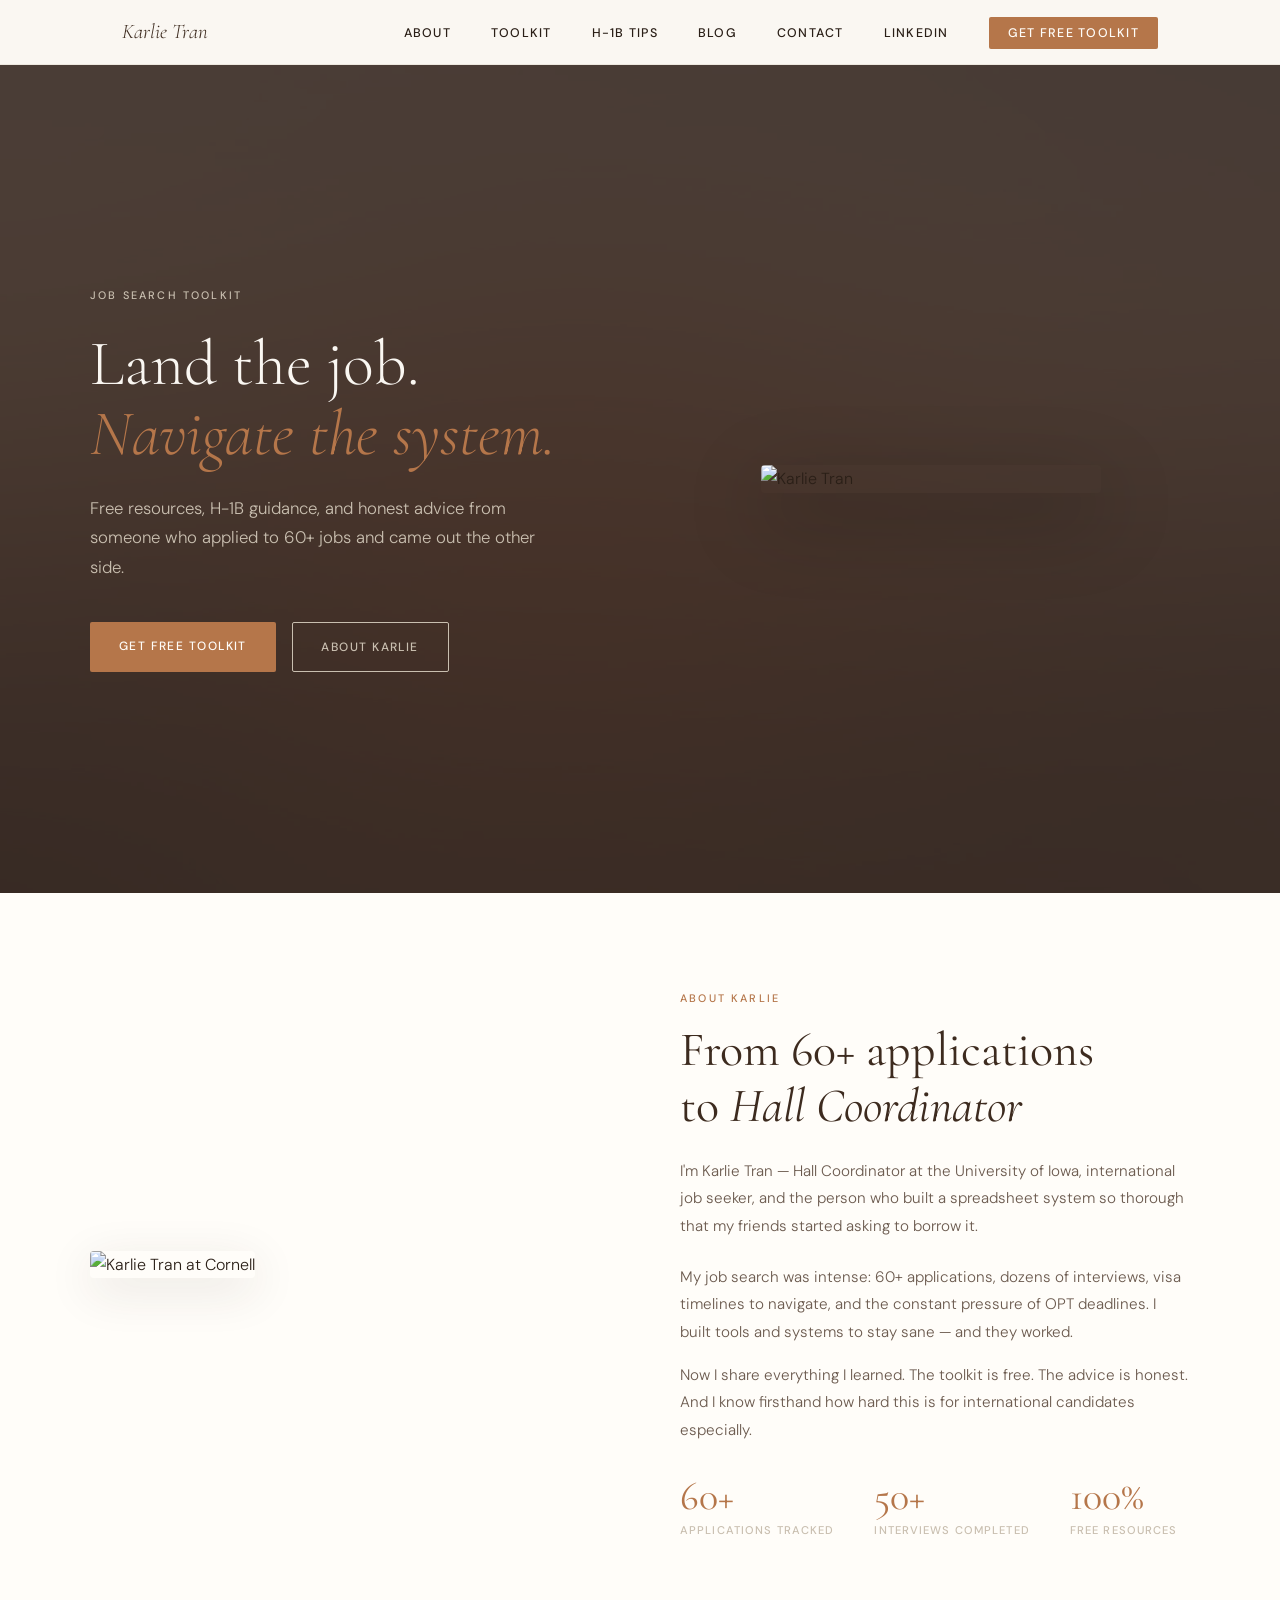
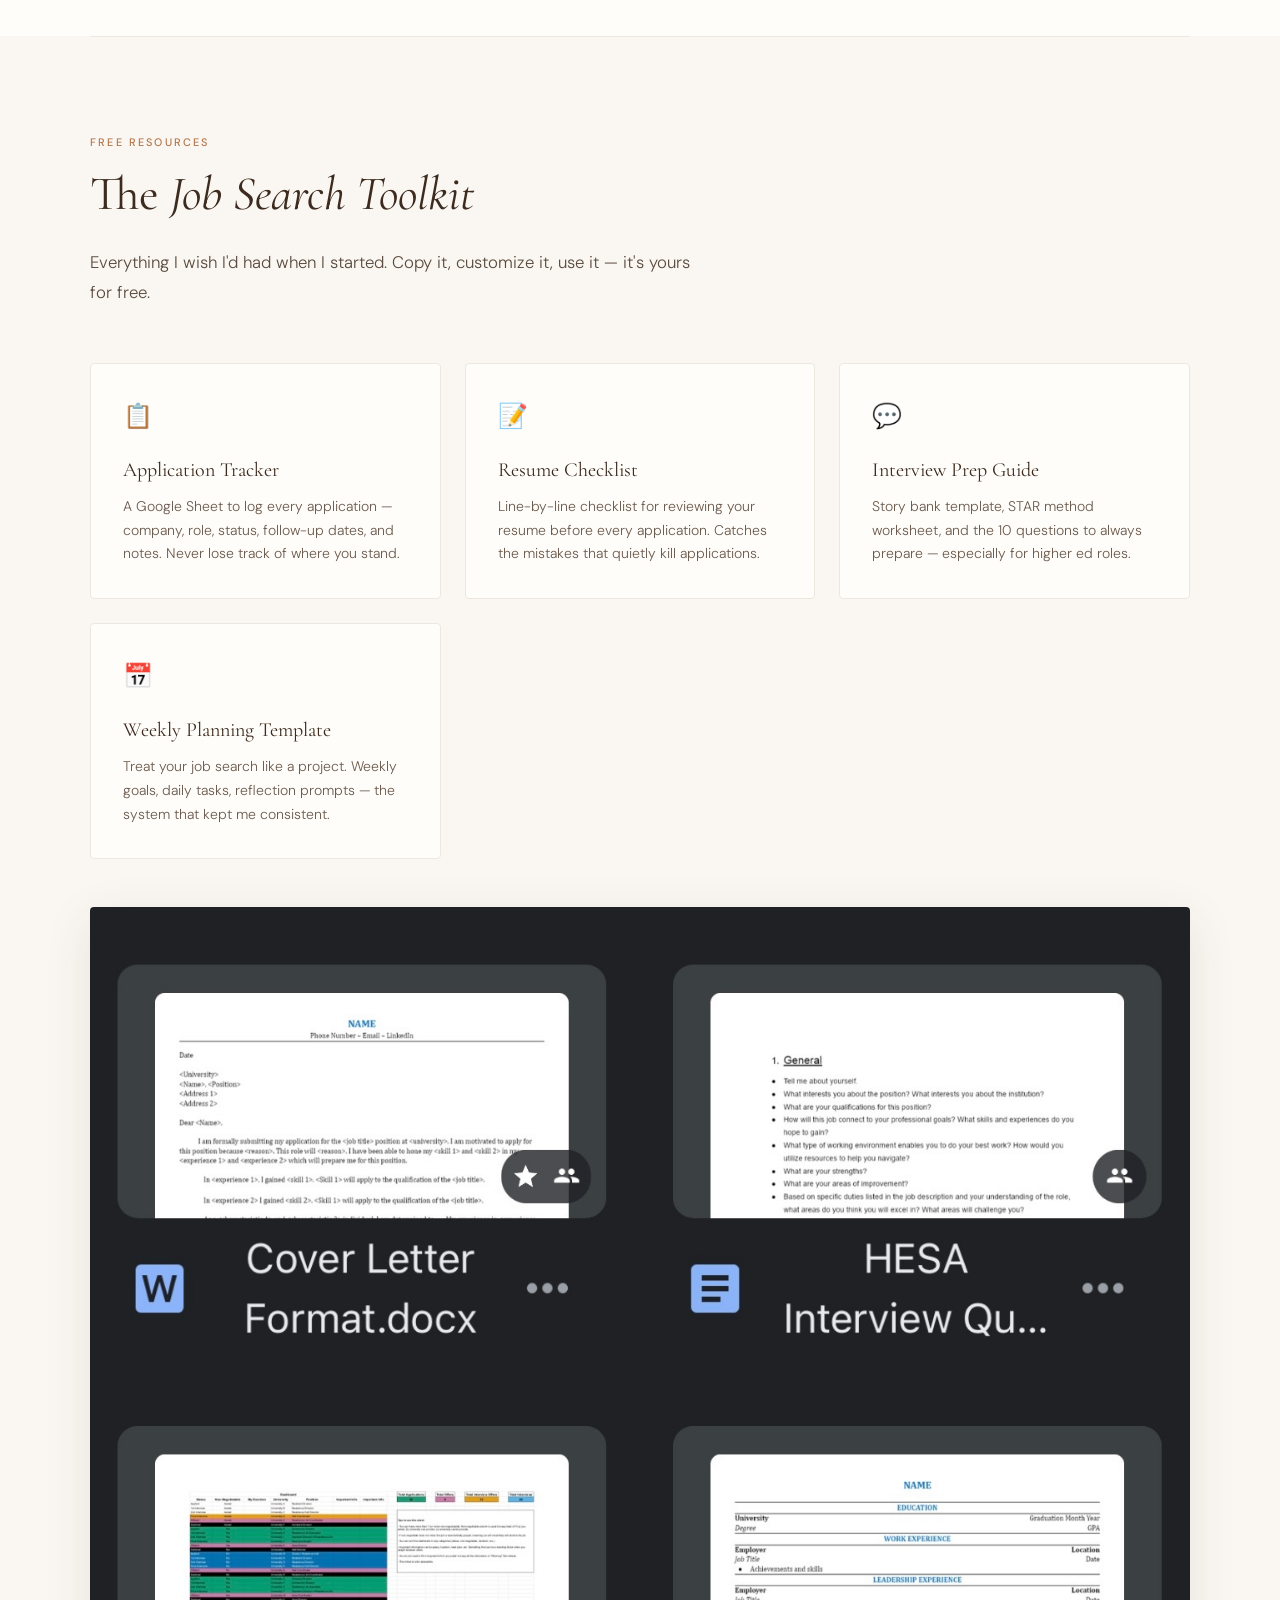
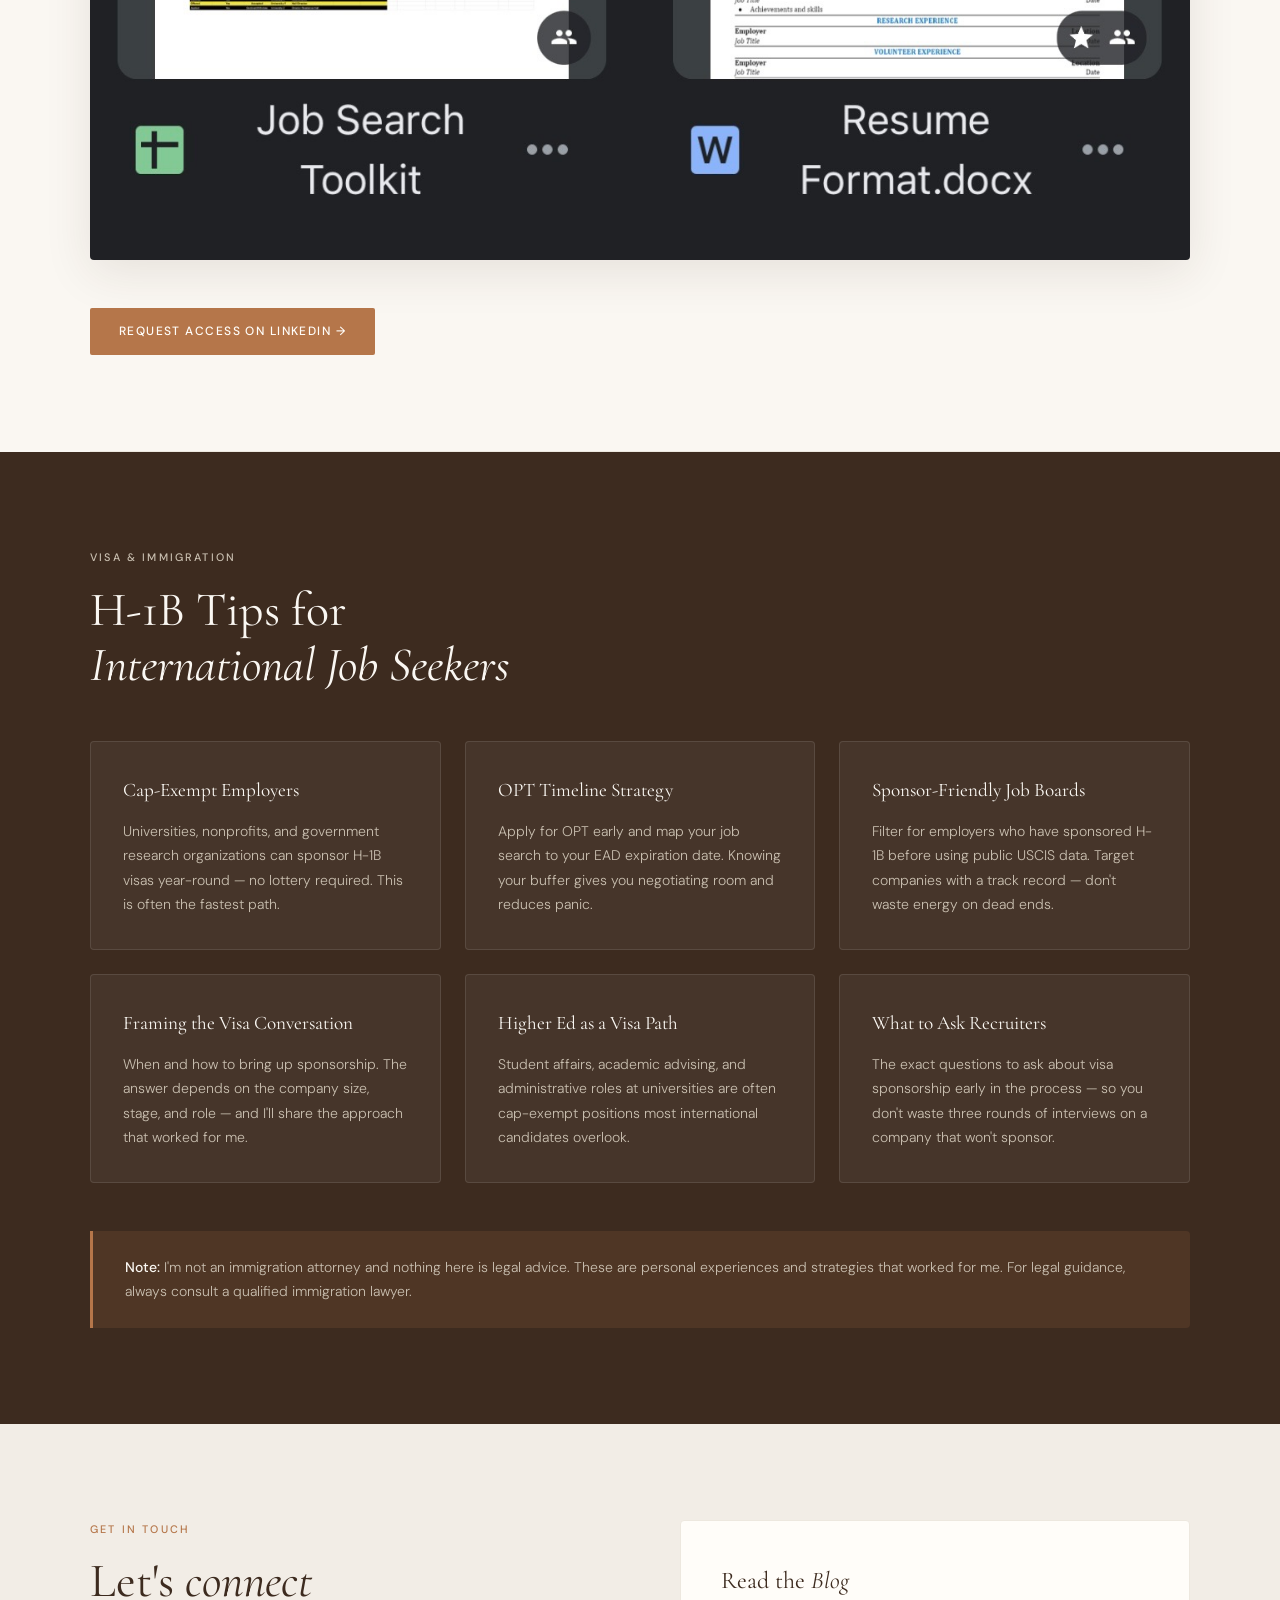
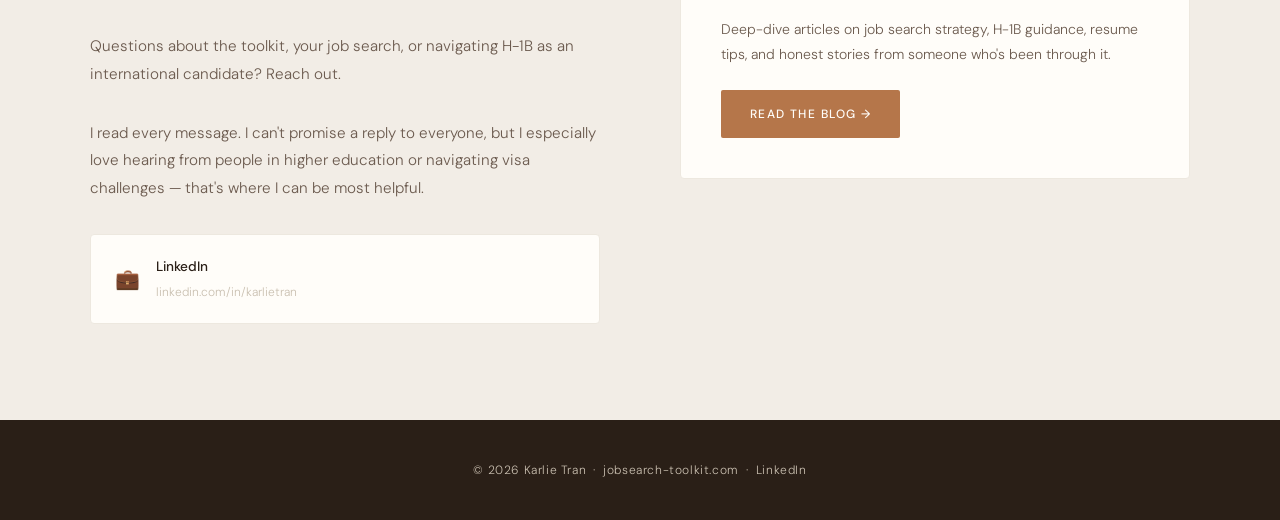
==== commit 2e1f411d: "Add files via upload" ====
--- a/index.html
+++ b/index.html
@@ -3,18 +3,17 @@
 <head>
   <meta charset="utf-8" />
   <meta name="viewport" content="width=device-width, initial-scale=1" />
-  <title>Blog | Job Search Toolkit by Karlie Tran</title>
-  <meta name="description" content="Career advice, H-1B tips, resume guidance, and job search strategy from Karlie Tran — Hall Coordinator at the University of Iowa." />
+  <title>Job Search Toolkit by Karlie Tran</title>
+  <meta name="description" content="Free job search resources, H-1B tips, resume guidance, and honest career advice from Karlie Tran — Hall Coordinator at the University of Iowa." />
   <meta name="author" content="Karlie Tran" />
-  <link rel="canonical" href="https://jobsearch-toolkit.com/blog/" />
+  <link rel="canonical" href="https://jobsearch-toolkit.com/" />
   <meta property="og:type" content="website" />
-  <meta property="og:url" content="https://jobsearch-toolkit.com/blog/" />
-  <meta property="og:title" content="Blog | Job Search Toolkit by Karlie Tran" />
-  <meta property="og:description" content="Career advice, H-1B tips, resume guidance, and job search strategy from Karlie Tran." />
-  <!-- LinkedIn profile association -->
+  <meta property="og:url" content="https://jobsearch-toolkit.com/" />
+  <meta property="og:title" content="Job Search Toolkit by Karlie Tran" />
+  <meta property="og:description" content="Free job search resources, H-1B tips, and resume guidance from someone who's been through it." />
+  <meta property="og:image" content="https://jobsearch-toolkit.com/images/karlie-portrait.png" />
   <link rel="me" href="https://www.linkedin.com/in/karlietran/" />
 
-  <!-- Person schema for sitewide authorship -->
   <script type="application/ld+json">
   {
     "@context": "https://schema.org",
@@ -28,6 +27,7 @@
   <link rel="preconnect" href="https://fonts.googleapis.com" />
   <link rel="preconnect" href="https://fonts.gstatic.com" crossorigin />
   <link href="https://fonts.googleapis.com/css2?family=Cormorant+Garamond:ital,wght@0,300;0,400;0,600;1,300;1,400&family=DM+Sans:wght@300;400;500&display=swap" rel="stylesheet" />
+
   <style>
     :root {
       --cream: #faf7f2;
@@ -50,19 +50,20 @@
     a:hover { text-decoration: underline; }
     strong { font-weight: 500; color: var(--bark); }
 
-    /* Nav */
+    /* ── Nav ── */
     nav {
       position: sticky; top: 0;
       background: rgba(250,247,242,0.94);
       backdrop-filter: blur(10px);
       border-bottom: 1px solid var(--sand);
-      z-index: 10;
+      z-index: 100;
     }
     .nav-inner {
       display: flex; align-items: center; justify-content: space-between;
       max-width: 1100px; margin: 0 auto; padding: 0 2rem; height: 64px;
     }
     .nav-logo { font-family: var(--font-display); font-style: italic; font-size: 1.3rem; color: var(--bark); }
+    .nav-logo:hover { text-decoration: none; }
     .nav-links { display: flex; gap: 2.5rem; list-style: none; }
     .nav-links a { font-size: 0.78rem; font-weight: 500; letter-spacing: 0.1em; text-transform: uppercase; color: var(--ink); transition: color var(--transition); }
     .nav-links a:hover, .nav-links a.active { color: var(--sienna); text-decoration: none; }
@@ -72,137 +73,218 @@
     .nav-toggle span { display: block; width: 24px; height: 1.5px; background: var(--ink); }
     @media (max-width: 768px) {
       .nav-links { display: none; }
-      .nav-links.open { display: flex; flex-direction: column; position: fixed; top: 64px; left: 0; right: 0; background: var(--cream); border-bottom: 1px solid var(--sand); padding: 1.5rem 2rem; gap: 1.25rem; }
+      .nav-links.open { display: flex; flex-direction: column; position: fixed; top: 64px; left: 0; right: 0; background: var(--cream); border-bottom: 1px solid var(--sand); padding: 1.5rem 2rem; gap: 1.25rem; z-index: 99; }
       .nav-toggle { display: flex; }
       .nav-cta-li { display: none; }
     }
 
-    /* Page hero */
-    .page-hero {
+    /* ── Hero ── */
+    .hero {
+      min-height: 92vh;
+      display: flex; align-items: center;
+      padding: 6rem 2rem;
       background: var(--bark);
-      padding: 5rem 2rem 4rem;
-      text-align: center;
-    }
-    .page-hero .eyebrow {
+      position: relative;
+      overflow: hidden;
+    }
+    .hero::before {
+      content: '';
+      position: absolute; inset: 0;
+      background: url('images/bg.jpg') center/cover no-repeat;
+      opacity: 0.12;
+    }
+    .hero-inner {
+      max-width: 1100px; margin: 0 auto; width: 100%;
+      display: grid; grid-template-columns: 1fr 1fr; gap: 4rem; align-items: center;
+      position: relative;
+    }
+    .hero-text .eyebrow {
       font-size: 0.68rem; font-weight: 500; letter-spacing: 0.2em;
       text-transform: uppercase; color: var(--taupe);
+      display: block; margin-bottom: 1.5rem;
+    }
+    .hero-text h1 {
+      font-family: var(--font-display);
+      font-size: clamp(2.8rem, 5vw, 4.5rem);
+      font-weight: 300; color: var(--cream); line-height: 1.1;
+      margin-bottom: 1.5rem;
+    }
+    .hero-text h1 em { font-style: italic; color: var(--sienna); }
+    .hero-text p {
+      color: var(--taupe); font-size: 1.05rem; max-width: 460px;
+      margin-bottom: 2.5rem; line-height: 1.75;
+    }
+    .hero-actions { display: flex; gap: 1rem; flex-wrap: wrap; }
+    .btn {
+      display: inline-block;
+      font-size: 0.75rem; font-weight: 500; letter-spacing: 0.12em;
+      text-transform: uppercase; padding: 0.85rem 1.8rem;
+      border-radius: 2px; transition: all var(--transition); text-decoration: none;
+    }
+    .btn-primary { background: var(--sienna); color: var(--warm-white); }
+    .btn-primary:hover { background: var(--sienna-dk); text-decoration: none; }
+    .btn-outline { border: 1px solid var(--taupe); color: var(--taupe); }
+    .btn-outline:hover { border-color: var(--cream); color: var(--cream); text-decoration: none; }
+    .hero-img {
+      display: flex; justify-content: center;
+    }
+    .hero-img img {
+      width: 340px; max-width: 100%; border-radius: 4px;
+      box-shadow: 0 24px 80px rgba(0,0,0,0.3);
+    }
+    @media (max-width: 768px) {
+      .hero-inner { grid-template-columns: 1fr; gap: 2.5rem; text-align: center; }
+      .hero-text p { max-width: 100%; }
+      .hero-actions { justify-content: center; }
+      .hero-img { order: -1; }
+      .hero-img img { width: 220px; }
+    }
+
+    /* ── Sections shared ── */
+    section { padding: 6rem 2rem; }
+    .section-inner { max-width: 1100px; margin: 0 auto; }
+    .eyebrow {
+      font-size: 0.68rem; font-weight: 500; letter-spacing: 0.2em;
+      text-transform: uppercase; color: var(--sienna);
       display: block; margin-bottom: 1rem;
     }
-    .page-hero h1 {
+    .section-heading {
       font-family: var(--font-display);
-      font-size: clamp(2.5rem, 5vw, 3.8rem);
-      font-weight: 400; color: var(--cream); line-height: 1.15;
-      margin-bottom: 1rem;
-    }
-    .page-hero h1 em { font-style: italic; color: var(--sienna); }
-    .page-hero p { color: var(--taupe); font-size: 1.05rem; max-width: 520px; margin: 0 auto; }
-
-    /* Filter tags */
-    .filter-bar {
-      display: flex; gap: 0.75rem; flex-wrap: wrap;
-      justify-content: center;
-      padding: 2.5rem 2rem 0;
-      max-width: 900px; margin: 0 auto;
-    }
-    .filter-tag {
-      font-size: 0.68rem; font-weight: 500; letter-spacing: 0.12em;
-      text-transform: uppercase; padding: 0.45rem 1rem;
-      border: 1px solid var(--sand); border-radius: 2px;
-      color: var(--ink); cursor: pointer; background: var(--warm-white);
-      transition: all var(--transition);
-    }
-    .filter-tag:hover, .filter-tag.active {
-      background: var(--sienna); color: var(--warm-white);
-      border-color: var(--sienna);
-    }
-
-    /* Blog grid */
-    .blog-grid {
-      display: grid;
-      grid-template-columns: repeat(auto-fill, minmax(300px, 1fr));
-      gap: 2rem;
-      max-width: 1100px; margin: 3rem auto 6rem;
-      padding: 0 2rem;
-    }
-
-    /* Post card */
-    .post-card {
-      background: var(--warm-white);
-      border: 1px solid var(--sand);
-      border-radius: 4px;
-      overflow: hidden;
-      transition: transform var(--transition), box-shadow var(--transition);
-      display: flex; flex-direction: column;
-    }
-    .post-card:hover {
-      transform: translateY(-4px);
-      box-shadow: 0 12px 40px rgba(61,43,31,0.1);
-    }
-    .post-card-body { padding: 1.75rem; flex: 1; display: flex; flex-direction: column; }
-    .post-tag {
-      font-size: 0.63rem; font-weight: 500; letter-spacing: 0.15em;
-      text-transform: uppercase; color: var(--sienna);
-      margin-bottom: 0.75rem; display: block;
-    }
-    .post-card h2 {
-      font-family: var(--font-display);
-      font-size: 1.35rem; font-weight: 400;
-      color: var(--bark); line-height: 1.25;
-      margin-bottom: 0.75rem;
-    }
-    .post-card p {
-      font-size: 0.88rem; color: #6b5a4e;
-      line-height: 1.65; flex: 1;
+      font-size: clamp(2rem, 4vw, 3rem);
+      font-weight: 400; color: var(--bark); line-height: 1.15;
       margin-bottom: 1.5rem;
     }
-    .post-card-footer {
-      display: flex; align-items: center; justify-content: space-between;
-      padding-top: 1rem;
-      border-top: 1px solid var(--sand);
-      margin-top: auto;
-    }
-    .post-meta { font-size: 0.7rem; color: var(--taupe); letter-spacing: 0.05em; }
-    .read-link {
-      font-size: 0.7rem; font-weight: 500; letter-spacing: 0.1em;
-      text-transform: uppercase; color: var(--sienna);
-      transition: gap var(--transition);
-      display: inline-flex; align-items: center; gap: 0.4rem;
-    }
-    .read-link::after { content: '→'; transition: transform var(--transition); }
-    .read-link:hover::after { transform: translateX(4px); }
-    .read-link:hover { text-decoration: none; }
-
-    /* Coming soon cards */
-    .post-card--soon {
-      opacity: 0.55;
-      pointer-events: none;
-    }
-    .coming-soon-badge {
-      font-size: 0.63rem; font-weight: 500; letter-spacing: 0.12em;
-      text-transform: uppercase; color: var(--taupe);
-      border: 1px solid var(--sand);
-      padding: 0.25rem 0.6rem; border-radius: 2px;
-    }
-
-    /* Footer */
-    footer { background: var(--ink); color: var(--taupe); text-align: center; padding: 2.5rem; font-size: 0.75rem; letter-spacing: 0.05em; }
+    .section-heading em { font-style: italic; }
+    .section-lead { font-size: 1.05rem; color: #5a4a3e; max-width: 600px; line-height: 1.8; }
+    .divider { height: 1px; background: var(--sand); max-width: 1100px; margin: 0 auto; }
+
+    /* ── About ── */
+    #about { background: var(--warm-white); }
+    .about-grid {
+      display: grid; grid-template-columns: 1fr 1fr; gap: 5rem; align-items: center;
+    }
+    .about-img img {
+      width: 100%; border-radius: 4px;
+      box-shadow: 0 12px 48px rgba(61,43,31,0.12);
+    }
+    .about-text .section-lead { max-width: 100%; margin-bottom: 1.5rem; }
+    .about-text p { font-size: 0.95rem; color: #6b5a4e; line-height: 1.8; margin-bottom: 1rem; }
+    .stat-row { display: flex; gap: 2.5rem; margin-top: 2rem; flex-wrap: wrap; }
+    .stat { display: flex; flex-direction: column; }
+    .stat-num {
+      font-family: var(--font-display); font-size: 2.5rem; font-weight: 400;
+      color: var(--sienna); line-height: 1;
+    }
+    .stat-label { font-size: 0.7rem; font-weight: 500; letter-spacing: 0.1em; text-transform: uppercase; color: var(--taupe); margin-top: 0.3rem; }
+    @media (max-width: 768px) {
+      .about-grid { grid-template-columns: 1fr; gap: 2.5rem; }
+    }
+
+    /* ── Toolkit ── */
+    #toolkit { background: var(--cream); }
+    .toolkit-intro { max-width: 640px; margin-bottom: 3.5rem; }
+    .toolkit-grid {
+      display: grid; grid-template-columns: repeat(auto-fill, minmax(280px, 1fr)); gap: 1.5rem;
+    }
+    .toolkit-card {
+      background: var(--warm-white); border: 1px solid var(--sand); border-radius: 4px;
+      padding: 2rem; transition: transform var(--transition), box-shadow var(--transition);
+    }
+    .toolkit-card:hover { transform: translateY(-4px); box-shadow: 0 12px 40px rgba(61,43,31,0.08); }
+    .toolkit-card-icon {
+      font-size: 1.5rem; margin-bottom: 1rem; display: block;
+    }
+    .toolkit-card h3 {
+      font-family: var(--font-display); font-size: 1.25rem; font-weight: 400;
+      color: var(--bark); margin-bottom: 0.5rem;
+    }
+    .toolkit-card p { font-size: 0.875rem; color: #6b5a4e; line-height: 1.7; }
+    .toolkit-cta { margin-top: 3rem; }
+    .toolkit-img { margin-top: 3rem; border-radius: 4px; overflow: hidden; box-shadow: 0 12px 48px rgba(61,43,31,0.1); }
+    .toolkit-img img { width: 100%; display: block; }
+
+    /* ── H-1B ── */
+    #h1b { background: var(--bark); }
+    #h1b .eyebrow { color: var(--taupe); }
+    #h1b .section-heading { color: var(--cream); }
+    .h1b-grid {
+      display: grid; grid-template-columns: repeat(auto-fill, minmax(260px, 1fr)); gap: 1.5rem; margin-top: 3rem;
+    }
+    .h1b-card {
+      background: rgba(255,255,255,0.05); border: 1px solid rgba(255,255,255,0.1);
+      border-radius: 4px; padding: 2rem;
+      transition: background var(--transition);
+    }
+    .h1b-card:hover { background: rgba(255,255,255,0.08); }
+    .h1b-card h3 {
+      font-family: var(--font-display); font-size: 1.2rem; font-weight: 400;
+      color: var(--cream); margin-bottom: 0.75rem;
+    }
+    .h1b-card p { font-size: 0.875rem; color: var(--taupe); line-height: 1.75; }
+    .h1b-note {
+      margin-top: 3rem; padding: 1.5rem 2rem;
+      background: rgba(181,118,74,0.15); border-left: 3px solid var(--sienna);
+      border-radius: 0 4px 4px 0;
+    }
+    .h1b-note p { font-size: 0.875rem; color: var(--taupe); line-height: 1.75; }
+    .h1b-note strong { color: var(--cream); }
+
+    /* ── Contact ── */
+    #contact { background: var(--mist); }
+    .contact-grid {
+      display: grid; grid-template-columns: 1fr 1fr; gap: 5rem; align-items: start;
+    }
+    .contact-text .section-lead { max-width: 100%; margin-bottom: 2rem; }
+    .contact-text p { font-size: 0.95rem; color: #6b5a4e; line-height: 1.8; margin-bottom: 1.5rem; }
+    .contact-links { display: flex; flex-direction: column; gap: 1rem; margin-top: 2rem; }
+    .contact-link {
+      display: flex; align-items: center; gap: 1rem;
+      padding: 1.25rem 1.5rem;
+      background: var(--warm-white); border: 1px solid var(--sand); border-radius: 4px;
+      color: var(--ink); font-size: 0.85rem;
+      transition: border-color var(--transition), box-shadow var(--transition);
+    }
+    .contact-link:hover { border-color: var(--sienna); box-shadow: 0 4px 16px rgba(181,118,74,0.1); text-decoration: none; }
+    .contact-link-label { font-weight: 500; display: block; margin-bottom: 0.1rem; }
+    .contact-link-sub { font-size: 0.75rem; color: var(--taupe); }
+    .contact-icon { font-size: 1.25rem; flex-shrink: 0; }
+    .blog-promo {
+      background: var(--warm-white); border: 1px solid var(--sand); border-radius: 4px;
+      padding: 2.5rem;
+    }
+    .blog-promo h3 {
+      font-family: var(--font-display); font-size: 1.5rem; font-weight: 400;
+      color: var(--bark); margin-bottom: 1rem;
+    }
+    .blog-promo p { font-size: 0.875rem; color: #6b5a4e; line-height: 1.75; margin-bottom: 1.5rem; }
+    @media (max-width: 768px) {
+      .contact-grid { grid-template-columns: 1fr; gap: 2.5rem; }
+    }
+
+    /* ── Footer ── */
+    footer {
+      background: var(--ink); color: var(--taupe);
+      text-align: center; padding: 2.5rem;
+      font-size: 0.75rem; letter-spacing: 0.05em;
+    }
     footer a { color: var(--taupe); }
     footer a:hover { color: var(--cream); }
   </style>
 </head>
 <body>
 
+  <!-- ── Navigation ── -->
   <nav>
     <div class="nav-inner">
-      <a href="https://jobsearch-toolkit.com" class="nav-logo">Karlie Tran</a>
+      <a href="#" class="nav-logo">Karlie Tran</a>
       <ul class="nav-links" id="nav-links">
-        <li><a href="https://jobsearch-toolkit.com/#about">About</a></li>
-        <li><a href="https://jobsearch-toolkit.com/#toolkit">Toolkit</a></li>
-        <li><a href="https://jobsearch-toolkit.com/#h1b">H-1B Tips</a></li>
-        <li><a href="https://jobsearch-toolkit.com/blog/" class="active">Blog</a></li>
-        <li><a href="https://jobsearch-toolkit.com/#contact">Contact</a></li>
+        <li><a href="#about">About</a></li>
+        <li><a href="#toolkit">Toolkit</a></li>
+        <li><a href="#h1b">H-1B Tips</a></li>
+        <li><a href="/blog/">Blog</a></li>
+        <li><a href="#contact">Contact</a></li>
         <li><a href="https://www.linkedin.com/in/karlietran/" target="_blank" rel="noopener me">LinkedIn</a></li>
-        <li class="nav-cta-li"><a href="https://jobsearch-toolkit.com/#toolkit" class="nav-cta">Get Free Toolkit</a></li>
+        <li class="nav-cta-li"><a href="#toolkit" class="nav-cta">Get Free Toolkit</a></li>
       </ul>
       <button class="nav-toggle" id="nav-toggle" aria-label="Toggle navigation">
         <span></span><span></span><span></span>
@@ -210,148 +292,201 @@
     </div>
   </nav>
 
-  <header class="page-hero">
-    <span class="eyebrow">Resources & Advice</span>
-    <h1>The <em>Blog</em></h1>
-    <p>Job search strategy, H-1B guidance, resume tips, and honest stories from someone who's been through it.</p>
-  </header>
-
-  <!-- Filter tags -->
-  <div class="filter-bar">
-    <button class="filter-tag active" data-filter="all">All Posts</button>
-    <button class="filter-tag" data-filter="strategy">Job Search Strategy</button>
-    <button class="filter-tag" data-filter="h1b">H-1B & Visa</button>
-    <button class="filter-tag" data-filter="resume">Resume & Interviews</button>
-    <button class="filter-tag" data-filter="highered">Higher Ed Careers</button>
-    <button class="filter-tag" data-filter="story">Personal Story</button>
-  </div>
-
-  <!-- Blog grid -->
-  <main class="blog-grid" id="blog-grid">
-
-    <article class="post-card" data-tags="strategy">
-      <div class="post-card-body">
-        <span class="post-tag">Job Search Strategy</span>
-        <h2>How I Tracked 60+ Job Applications Without Losing My Mind</h2>
-        <p>The system I built to manage a high-volume job search — and why treating it like a project changed everything.</p>
-        <div class="post-card-footer">
-          <span class="post-meta">6 min read</span>
-          <a href="https://jobsearch-toolkit.com/blog/how-i-tracked-60-applications.html" class="read-link">Read post</a>
-        </div>
-      </div>
-    </article>
-
-    <article class="post-card post-card--soon" data-tags="h1b">
-      <div class="post-card-body">
-        <span class="post-tag">H-1B & Visa</span>
-        <h2>H-1B Cap-Exempt Employers: What No One Tells You</h2>
-        <p>Cap-exempt employers can sponsor H-1B visas year-round — no lottery required. Here's what international job seekers actually need to know.</p>
-        <div class="post-card-footer">
-          <span class="post-meta">7 min read</span>
-          <span class="coming-soon-badge">Coming Soon</span>
-        </div>
-      </div>
-    </article>
-
-    <article class="post-card post-card--soon" data-tags="resume">
-      <div class="post-card-body">
-        <span class="post-tag">Resume & Cover Letters</span>
-        <h2>How to Write a Cover Letter When You're Applying to 50+ Jobs</h2>
-        <p>A modular system that lets you write compelling, customized cover letters in under 20 minutes — even at high volume.</p>
-        <div class="post-card-footer">
-          <span class="post-meta">6 min read</span>
-          <span class="coming-soon-badge">Coming Soon</span>
-        </div>
-      </div>
-    </article>
-
-    <article class="post-card post-card--soon" data-tags="strategy story">
-      <div class="post-card-body">
-        <span class="post-tag">Mindset & Strategy</span>
-        <h2>The Job Search Mindset No One Talks About</h2>
-        <p>How to stay mentally resilient through rejection, uncertainty, and a job search that takes longer than you planned.</p>
-        <div class="post-card-footer">
-          <span class="post-meta">6 min read</span>
-          <span class="coming-soon-badge">Coming Soon</span>
-        </div>
-      </div>
-    </article>
-
-    <article class="post-card post-card--soon" data-tags="h1b story">
-      <div class="post-card-body">
-        <span class="post-tag">H-1B & Personal Story</span>
-        <h2>From OPT to H-1B: What the Transition Actually Looks Like</h2>
-        <p>A personal, honest account of navigating the OPT to H-1B transition — and what I wish someone had told me earlier.</p>
-        <div class="post-card-footer">
-          <span class="post-meta">7 min read</span>
-          <span class="coming-soon-badge">Coming Soon</span>
-        </div>
-      </div>
-    </article>
-
-    <article class="post-card post-card--soon" data-tags="resume highered">
-      <div class="post-card-body">
-        <span class="post-tag">Resume · Higher Ed</span>
-        <h2>5 Resume Mistakes That Are Quietly Killing Your Higher Ed Applications</h2>
-        <p>Higher education hiring has specific resume conventions. Here are the 5 mistakes most applicants make — and how to fix them.</p>
-        <div class="post-card-footer">
-          <span class="post-meta">6 min read</span>
-          <span class="coming-soon-badge">Coming Soon</span>
-        </div>
-      </div>
-    </article>
-
-    <article class="post-card post-card--soon" data-tags="resume story">
-      <div class="post-card-body">
-        <span class="post-tag">Interviews · Personal Story</span>
-        <h2>What I Learned From 50+ Job Interviews</h2>
-        <p>Hard-won lessons on preparation, authenticity, recovery, and what it actually takes to stay sharp across a long search.</p>
-        <div class="post-card-footer">
-          <span class="post-meta">7 min read</span>
-          <span class="coming-soon-badge">Coming Soon</span>
-        </div>
-      </div>
-    </article>
-
-    <article class="post-card post-card--soon" data-tags="highered story">
-      <div class="post-card-body">
-        <span class="post-tag">Higher Ed Careers · Story</span>
-        <h2>How to Break Into Student Affairs When Your Background Looks Different</h2>
-        <p>I started in finance. Here's how I pivoted into higher education — and what I learned about entering a field where you're not the traditional candidate.</p>
-        <div class="post-card-footer">
-          <span class="post-meta">6 min read</span>
-          <span class="coming-soon-badge">Coming Soon</span>
-        </div>
-      </div>
-    </article>
-
-  </main>
-
+  <!-- ── Hero ── -->
+  <section class="hero">
+    <div class="hero-inner">
+      <div class="hero-text">
+        <span class="eyebrow">Job Search Toolkit</span>
+        <h1>Land the job.<br><em>Navigate the system.</em></h1>
+        <p>Free resources, H-1B guidance, and honest advice from someone who applied to 60+ jobs and came out the other side.</p>
+        <div class="hero-actions">
+          <a href="#toolkit" class="btn btn-primary">Get Free Toolkit</a>
+          <a href="#about" class="btn btn-outline">About Karlie</a>
+        </div>
+      </div>
+      <div class="hero-img">
+        <img src="images/karlie-portrait.png" alt="Karlie Tran" />
+      </div>
+    </div>
+  </section>
+
+  <!-- ── About ── -->
+  <section id="about">
+    <div class="section-inner">
+      <div class="about-grid">
+        <div class="about-img">
+          <img src="images/karlie-cornell.png" alt="Karlie Tran at Cornell" />
+        </div>
+        <div class="about-text">
+          <span class="eyebrow">About Karlie</span>
+          <h2 class="section-heading">From 60+ applications<br>to <em>Hall Coordinator</em></h2>
+          <p class="section-lead">I'm Karlie Tran — Hall Coordinator at the University of Iowa, international job seeker, and the person who built a spreadsheet system so thorough that my friends started asking to borrow it.</p>
+          <p>My job search was intense: 60+ applications, dozens of interviews, visa timelines to navigate, and the constant pressure of OPT deadlines. I built tools and systems to stay sane — and they worked.</p>
+          <p>Now I share everything I learned. The toolkit is free. The advice is honest. And I know firsthand how hard this is for international candidates especially.</p>
+          <div class="stat-row">
+            <div class="stat">
+              <span class="stat-num">60+</span>
+              <span class="stat-label">Applications tracked</span>
+            </div>
+            <div class="stat">
+              <span class="stat-num">50+</span>
+              <span class="stat-label">Interviews completed</span>
+            </div>
+            <div class="stat">
+              <span class="stat-num">100%</span>
+              <span class="stat-label">Free resources</span>
+            </div>
+          </div>
+        </div>
+      </div>
+    </div>
+  </section>
+
+  <div class="divider"></div>
+
+  <!-- ── Toolkit ── -->
+  <section id="toolkit">
+    <div class="section-inner">
+      <div class="toolkit-intro">
+        <span class="eyebrow">Free Resources</span>
+        <h2 class="section-heading">The <em>Job Search Toolkit</em></h2>
+        <p class="section-lead">Everything I wish I'd had when I started. Copy it, customize it, use it — it's yours for free.</p>
+      </div>
+
+      <div class="toolkit-grid">
+        <div class="toolkit-card">
+          <span class="toolkit-card-icon">📋</span>
+          <h3>Application Tracker</h3>
+          <p>A Google Sheet to log every application — company, role, status, follow-up dates, and notes. Never lose track of where you stand.</p>
+        </div>
+        <div class="toolkit-card">
+          <span class="toolkit-card-icon">📝</span>
+          <h3>Resume Checklist</h3>
+          <p>Line-by-line checklist for reviewing your resume before every application. Catches the mistakes that quietly kill applications.</p>
+        </div>
+        <div class="toolkit-card">
+          <span class="toolkit-card-icon">💬</span>
+          <h3>Interview Prep Guide</h3>
+          <p>Story bank template, STAR method worksheet, and the 10 questions to always prepare — especially for higher ed roles.</p>
+        </div>
+        <div class="toolkit-card">
+          <span class="toolkit-card-icon">📅</span>
+          <h3>Weekly Planning Template</h3>
+          <p>Treat your job search like a project. Weekly goals, daily tasks, reflection prompts — the system that kept me consistent.</p>
+        </div>
+      </div>
+
+      <div class="toolkit-img">
+        <img src="images/toolkit-gdrive.jpg" alt="Job Search Toolkit on Google Drive" />
+      </div>
+
+      <div class="toolkit-cta">
+        <a href="https://www.linkedin.com/in/karlietran/" target="_blank" rel="noopener me" class="btn btn-primary">Request Access on LinkedIn →</a>
+      </div>
+    </div>
+  </section>
+
+  <div class="divider"></div>
+
+  <!-- ── H-1B ── -->
+  <section id="h1b">
+    <div class="section-inner">
+      <span class="eyebrow">Visa & Immigration</span>
+      <h2 class="section-heading" style="color: var(--cream);">H-1B Tips for<br><em>International Job Seekers</em></h2>
+
+      <div class="h1b-grid">
+        <div class="h1b-card">
+          <h3>Cap-Exempt Employers</h3>
+          <p>Universities, nonprofits, and government research organizations can sponsor H-1B visas year-round — no lottery required. This is often the fastest path.</p>
+        </div>
+        <div class="h1b-card">
+          <h3>OPT Timeline Strategy</h3>
+          <p>Apply for OPT early and map your job search to your EAD expiration date. Knowing your buffer gives you negotiating room and reduces panic.</p>
+        </div>
+        <div class="h1b-card">
+          <h3>Sponsor-Friendly Job Boards</h3>
+          <p>Filter for employers who have sponsored H-1B before using public USCIS data. Target companies with a track record — don't waste energy on dead ends.</p>
+        </div>
+        <div class="h1b-card">
+          <h3>Framing the Visa Conversation</h3>
+          <p>When and how to bring up sponsorship. The answer depends on the company size, stage, and role — and I'll share the approach that worked for me.</p>
+        </div>
+        <div class="h1b-card">
+          <h3>Higher Ed as a Visa Path</h3>
+          <p>Student affairs, academic advising, and administrative roles at universities are often cap-exempt positions most international candidates overlook.</p>
+        </div>
+        <div class="h1b-card">
+          <h3>What to Ask Recruiters</h3>
+          <p>The exact questions to ask about visa sponsorship early in the process — so you don't waste three rounds of interviews on a company that won't sponsor.</p>
+        </div>
+      </div>
+
+      <div class="h1b-note">
+        <p><strong>Note:</strong> I'm not an immigration attorney and nothing here is legal advice. These are personal experiences and strategies that worked for me. For legal guidance, always consult a qualified immigration lawyer.</p>
+      </div>
+    </div>
+  </section>
+
+  <!-- ── Contact ── -->
+  <section id="contact">
+    <div class="section-inner">
+      <div class="contact-grid">
+        <div class="contact-text">
+          <span class="eyebrow">Get in Touch</span>
+          <h2 class="section-heading">Let's <em>connect</em></h2>
+          <p class="section-lead">Questions about the toolkit, your job search, or navigating H-1B as an international candidate? Reach out.</p>
+          <p>I read every message. I can't promise a reply to everyone, but I especially love hearing from people in higher education or navigating visa challenges — that's where I can be most helpful.</p>
+
+          <div class="contact-links">
+            <a href="https://www.linkedin.com/in/karlietran/" target="_blank" rel="noopener me" class="contact-link">
+              <span class="contact-icon">💼</span>
+              <div>
+                <span class="contact-link-label">LinkedIn</span>
+                <span class="contact-link-sub">linkedin.com/in/karlietran</span>
+              </div>
+            </a>
+          </div>
+        </div>
+
+        <div class="blog-promo">
+          <h3>Read the <em>Blog</em></h3>
+          <p>Deep-dive articles on job search strategy, H-1B guidance, resume tips, and honest stories from someone who's been through it.</p>
+          <a href="/blog/" class="btn btn-primary">Read the Blog →</a>
+        </div>
+      </div>
+    </div>
+  </section>
+
+  <!-- ── Footer ── -->
   <footer>
-    <p>&copy; 2026 Karlie Tran &nbsp;·&nbsp; <a href="https://jobsearch-toolkit.com">jobsearch-toolkit.com</a> &nbsp;·&nbsp; <a href="https://www.linkedin.com/in/karlietran/" target="_blank" rel="noopener me">LinkedIn</a></p>
+    <p>&copy; 2026 Karlie Tran &nbsp;·&nbsp; <a href="/">jobsearch-toolkit.com</a> &nbsp;·&nbsp; <a href="https://www.linkedin.com/in/karlietran/" target="_blank" rel="noopener me">LinkedIn</a></p>
   </footer>
 
   <script>
-    // Mobile nav
+    // Mobile nav toggle
     const toggle = document.getElementById('nav-toggle');
     const navLinks = document.getElementById('nav-links');
     toggle.addEventListener('click', () => navLinks.classList.toggle('open'));
 
-    // Filter tags
-    const filterBtns = document.querySelectorAll('.filter-tag');
-    const cards = document.querySelectorAll('.post-card');
-
-    filterBtns.forEach(btn => {
-      btn.addEventListener('click', () => {
-        filterBtns.forEach(b => b.classList.remove('active'));
-        btn.classList.add('active');
-        const filter = btn.dataset.filter;
-        cards.forEach(card => {
-          const tags = card.dataset.tags || '';
-          card.style.display = (filter === 'all' || tags.includes(filter)) ? 'flex' : 'none';
-        });
+    // Close mobile nav when a link is clicked
+    navLinks.querySelectorAll('a').forEach(link => {
+      link.addEventListener('click', () => navLinks.classList.remove('open'));
+    });
+
+    // Active nav link on scroll
+    const sections = document.querySelectorAll('section[id]');
+    const navAnchors = document.querySelectorAll('.nav-links a[href^="#"]');
+
+    function setActiveNav() {
+      let current = '';
+      sections.forEach(sec => {
+        if (window.scrollY >= sec.offsetTop - 100) current = sec.id;
       });
-    });
+      navAnchors.forEach(a => {
+        a.classList.toggle('active', a.getAttribute('href') === '#' + current);
+      });
+    }
+    window.addEventListener('scroll', setActiveNav, { passive: true });
   </script>
 
 </body>
